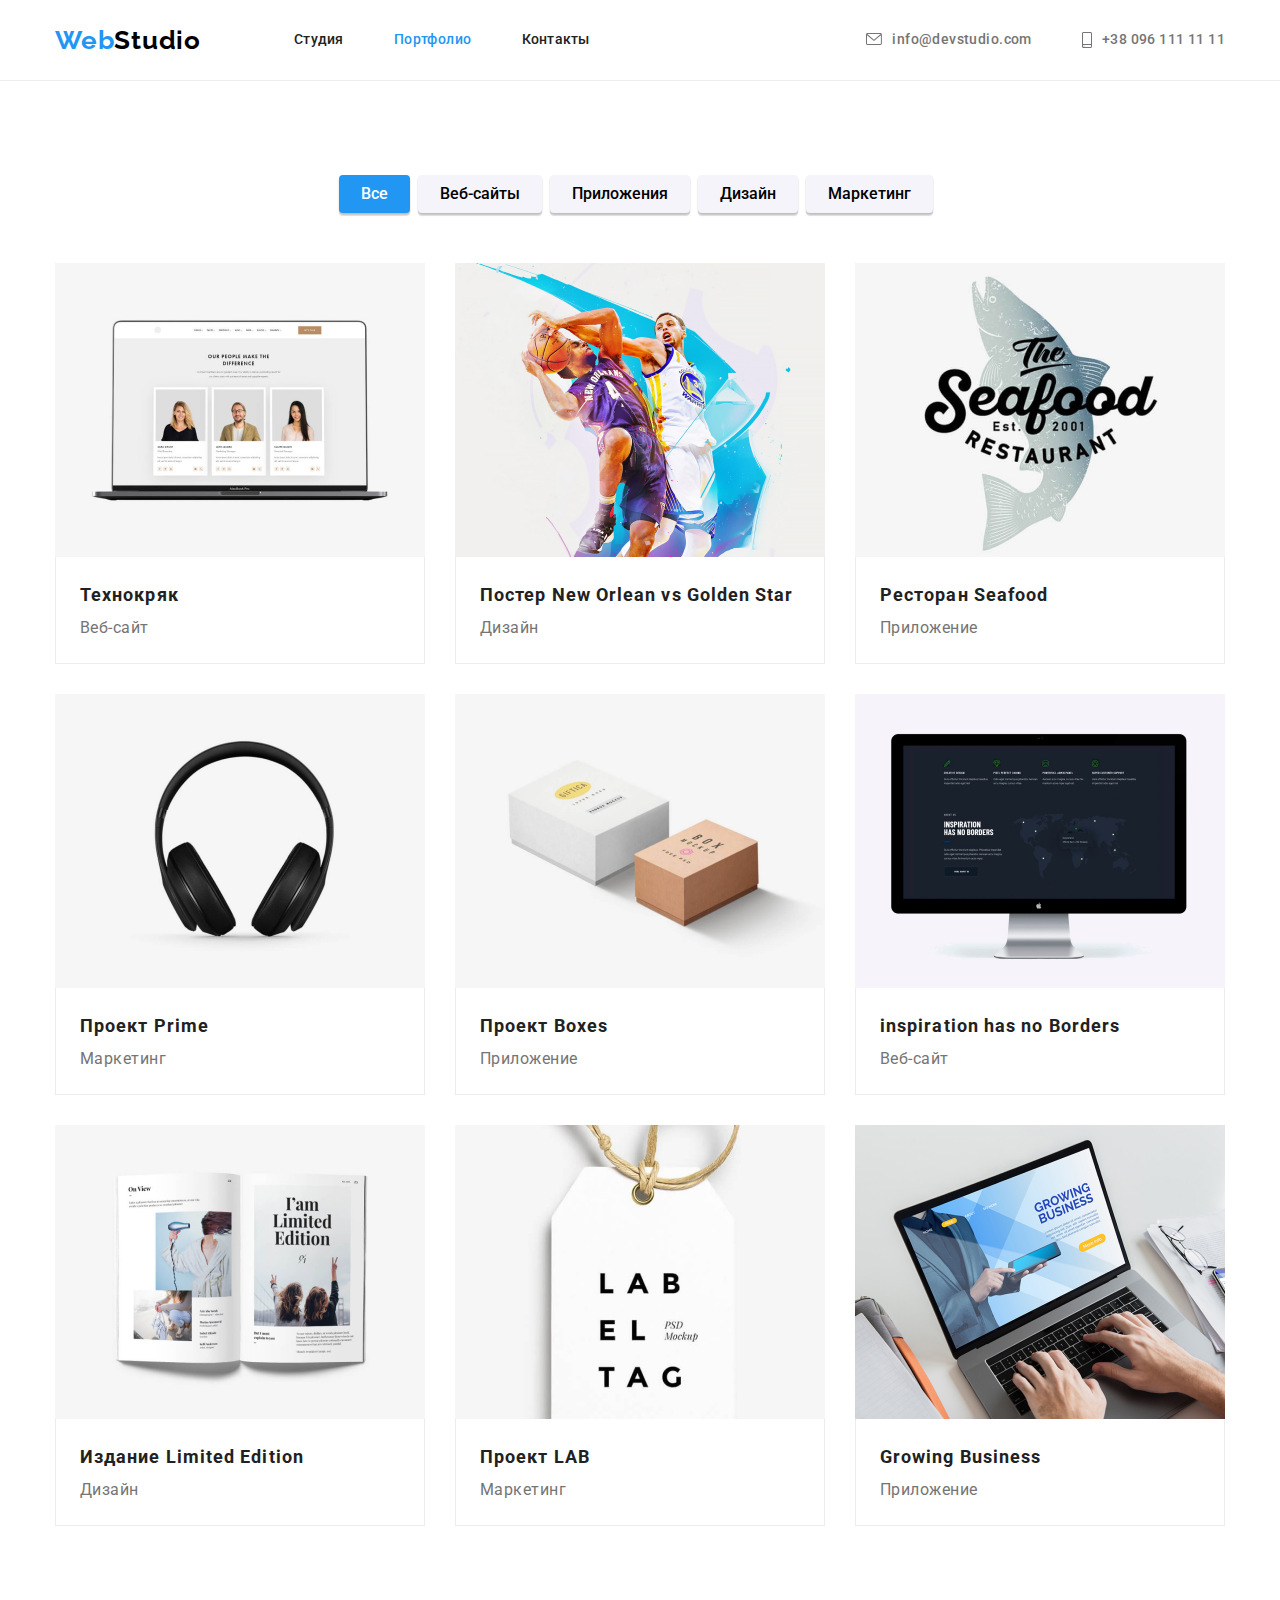
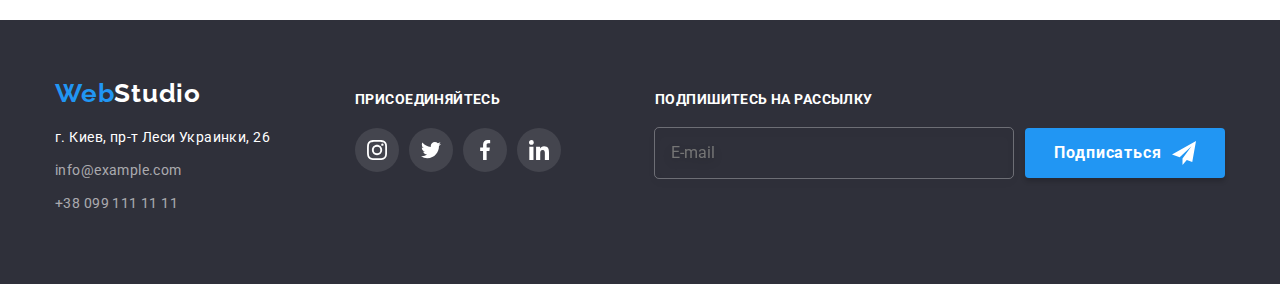
==== portfolio.html @ dcfb73a2 "thx" ====
<!DOCTYPE html>
<html lang="ru">
<head>
    <meta charset="UTF-8">
    <meta http-equiv="X-UA-Compatible" content="IE=edge">
    <meta name="viewport" content="width=device-width, initial-scale=1.0">
    <title>Document</title>
    <link rel="preconnect" href="https://fonts.googleapis.com">
    <link rel="preconnect" href="https://fonts.gstatic.com" crossorigin>
    <link href="https://fonts.googleapis.com/css2?family=Raleway:ital,wght@0,100;0,200;0,300;0,400;0,500;0,600;0,700;0,800;0,900;1,100;1,200;1,300;1,400;1,500;1,600;1,700;1,800;1,900&display=swap" rel="stylesheet">
    <link href="https://fonts.googleapis.com/css2?family=Roboto:ital,wght@0,100;0,300;0,400;0,500;0,700;0,900;1,100;1,300;1,400;1,500;1,700;1,900&display=swap" rel="stylesheet">
    <link rel="stylesheet" href="https://cdnjs.cloudflare.com/ajax/libs/modern-normalize/1.1.0/modern-normalize.min.css">
    <!-- <link rel="stylesheet" href="./css/style.css"> -->
    <link rel="stylesheet" href="./css/main.min.css">
</head>
<!---->
<body>
    <header class="header-content ">
        <div class="container flexbox">
            <nav>
                <a class="header__logo" href="./index.html"><span class="span">Web</span>Studio</a>
                <ul class="header__menu">
                    <li><a class="header__link" href="./index.html">Студия</a></li>
                    <li><a class="header__link-active" href="./portfolio.html">Портфолио</a></li>
                    <li><a class="header__link" href="/">Контакты</a></li>
                </ul>
            </nav>
            <ul class="header__contacts">
                <li>
                <a class="header__email-contact" href="mailto:ingo@devstudio.com">
                    <svg class="header__icon envelope" width="16" height="12">
                        <use href="./images/icons.svg#icon-envelope"></use>
                    </svg>info@devstudio.com</a></li>
                <li><a class="header__phone" href="tel:380961111111">
                <svg class="header__icon" width="10" height="16">
                    <use href="./images/icons.svg#icon-smartphone"></use>
                </svg>
                +38 096 111 11 11</a></li>
            </ul>
        </div>
    </header>
<!--main-->
    <main>
        <section class="portfolio-class section">
            <ul class="buttons">
                <li class="button-item">
                <button class="button-project btn-active" type="button">Все</button></li>
                <li class="button-item">
                <button class ="button-project" type="button">Веб-сайты</button></li>
                <li class="button-item">
                <button class="button-project"  type="button">Приложения</button></li>
                <li class="button-item">
                <button class="button-project" type="button">Дизайн</button></li>
                <li class="button-item">
                <button class="button-project" type="button">Маркетинг</button></li>
            </ul>
            <!--main-saction-->
            <div class="container">
                <!--hidden-->  
                <h2 class="spacial-slogan">Наши работы</h2>

                <ul class="portfolio-photo ">
                    <li class="portfolio-team">
                        <a class="portfolio__link" href="">
                            <div class="portfolio-photocard">
                                <img class="portfolio-item" src="./images/image9.jpg" width="370" height="294" alt="thing">
                                <p class="overlay">Ресурс предлагает комплексные предложения с разным уровнем функционала 
                                    посетителю получить исчерпывающие сведения о компании или частном лице.</p>
                            </div>
                            <div class="project-info">
                                <h3  class="team-heading">Технокряк</h3>
                                    <p class="team-text">Веб-сайт</p>
                            </div>
                        </a>
                    </li>
                    <li class="portfolio-team">
                        <a class="portfolio__link" href="">
                        <div class="portfolio-photocard">
                            <img class="portfolio-item" src="./images/image10.jpg" width="370" alt="thing">
                            <p class="overlay">Ресурс предлагает комплексные предложения с разным уровнем функционала 
                                посетителю получить исчерпывающие сведения о компании или частном лице.</p>
                        </div>
                        <div class="project-info">
                            <h3 class="team-heading">Постер New Orlean vs Golden Star</h3>
                                <p class="team-text">Дизайн</p>
                        </div>
                        </a>
                    </li>
                    <li class="portfolio-team">
                        <a class="portfolio__link" href="">
                        <div class="portfolio-photocard">
                            <img class="portfolio-item" src="./images/image11.jpg" width="370" alt="thing">
                            <p class="overlay">Ресурс предлагает комплексные предложения с разным уровнем функционала 
                                посетителю получить исчерпывающие сведения о компании или частном лице.</p>
                        </div>
                        <div class="project-info"> 
                            <h3  class="team-heading">Ресторан Seafood</h3>
                                <p class="team-text">Приложение</p>
                        </div>
                        </a>
                    </li>
                    <li class="portfolio-team">
                        <a class="portfolio__link" href="">
                            <div class="portfolio-photocard">
                                <img class="portfolio-item" src="./images/image12.jpg" width="370" height="294" alt="thing">
                                <p class="overlay">Ресурс предлагает комплексные предложения с разным уровнем функционала 
                                    посетителю получить исчерпывающие сведения о компании или частном лице.</p>
                            </div>
                            <div class="project-info">
                                <h3  class="team-heading">Проект Prime</h3>
                                    <p class="team-text">Маркетинг</p>
                            </div>
                        </a>
                    </li>
                    <li class="portfolio-team">
                        <a class="portfolio__link" href="">
                            <div class="portfolio-photocard">
                                <img class="portfolio-item" src="./images/image13.jpg" width="370" alt="thing">
                                <p class="overlay">Ресурс предлагает комплексные предложения с разным уровнем функционала 
                                    посетителю получить исчерпывающие сведения о компании или частном лице.</p>
                            </div>
                            <div class="project-info"> 
                                <h3  class="team-heading">Проект Boxes</h3>
                                <p class="team-text">Приложение</p>
                            </div>
                        </a>
                    </li>
                    <li class="portfolio-team">
                        <a class="portfolio__link" href="">
                            <div class="portfolio-photocard">
                                <img class="portfolio-item" src="./images/image14.jpg" width="370"  alt="thing">
                                <p class="overlay">Ресурс предлагает комплексные предложения с разным уровнем функционала 
                                    посетителю получить исчерпывающие сведения о компании или частном лице.</p>
                            </div>
                            <div class="project-info">
                                <h3  class="team-heading">inspiration has no Borders</h3>
                                    <p class="team-text">Веб-сайт</p>
                            </div>
                        </a>
                    </li>
                    <li class="portfolio-team">
                        <a class="portfolio__link" href="">
                                <div class="portfolio-photocard"> 
                                <img class="portfolio-item" src="./images/image15.jpg" width="370" alt="thing">
                                <p class="overlay">Ресурс предлагает комплексные предложения с разным уровнем функционала 
                                    посетителю получить исчерпывающие сведения о компании или частном лице.</p>
                            </div>
                            <div class="project-info"> 
                                <h3  class="team-heading">Издание Limited Edition</h3>
                                    <p class="team-text">Дизайн</p>
                            </div>
                        </a>
                    </li>
                    <li class="portfolio-team">
                        <a class="portfolio__link" href="">
                                <div class="portfolio-photocard"> 
                                <img class="portfolio-item" src="./images/image16.jpg" width="370" alt="thing">
                                <p class="overlay">Ресурс предлагает комплексные предложения с разным уровнем функционала 
                                    посетителю получить исчерпывающие сведения о компании или частном лице.</p>
                            </div>
                            <div class="project-info"> 
                                <h3  class="team-heading">Проект LAB</h3>
                                    <p class="team-text">Маркетинг</p>
                            </div>
                        </a>
                    </li>
                    <li class="portfolio-team">
                        <a class="portfolio__link" href="">
                                <div class="portfolio-photocard"> 
                                <img class="portfolio-item" src="./images/image17.jpg" width="370" alt="thing">
                                <p class="overlay">Ресурс предлагает комплексные предложения с разным уровнем функционала 
                                    посетителю получить исчерпывающие сведения о компании или частном лице.</p>
                            </div>
                            <div class="project-info"> 
                                <h3  class="team-heading">Growing Business</h3>
                                    <p class="team-text">Приложение</p>
                            </div>
                        </a>
                    </li>
                </ul>
            </div>
        </section>
    </main>
    <!-- footer -->
    <footer class="bottom" id="contacts">
        <div class="container footer-list">
            <div class="">
                        <a class="logo" href="/"><span class="span">Web</span>Studio</a>
                    <address>
                        <ul class="adress">
                            <li class="adress-item">
                            <a class="adress-link" href="" >г. Киев, пр-т Леси Украинки, 26</a></li>
                            <li class="adress-item">
                                <a class="adress-link" href="mailto:info@example.com">info@example.com</a></li>
                            <li class="adress-item">
                                <a class="adress-link" href="tel:+380991111111">+38 099 111 11 11</a></li>
                        </ul>
                    </address> 
            </div>
            <!-- networks -->
            <div class="network-container">
                <p class="call-of-action">присоединяйтесь</p>
                <ul class="list flexbox">
                <li class="network">
                    <a class="social-network" href="" aria-label="instagram">
                    <svg class="network__icon" width="20" height="20">
                        <use href="./images/icons.svg#icon-instagram"></use>
                    </svg>
                    </a>
                </li>
                <li class="network">
                    <a class="social-network" href="" aria-label="twitter">
                    <svg class="network__icon" width="20" height="20">
                        <use href="./images/icons.svg#icon-twitter"></use>
                    </svg>
                    </a>
                </li>
                <li class="network">
                    <a class="social-network" href="" aria-label="facebook">
                    <svg class="network__icon" width="20" height="20">
                        <use href="./images/icons.svg#icon-facebook"></use>
                    </svg>
                    </a>
                </li>
                <li class="network">
                    <a class="social-network" href="" aria-label="linkedin">
                    <svg class="network__icon" width="20" height="20">
                        <use href="./images/icons.svg#icon-linkedin"></use>
                    </svg>
                    </a>
                </li>
                </ul>
            </div>
            <!-- sub-->
            <form class="subscription">
                <p class="call-of-action">Подпишитесь на рассылку</p>
                <div class="subscription__form flexbox">
                  <label class="subscription__field">
                    <input class="subscription__input" type="email" name="mail" placeholder="E-mail">
                  </label>
                  <button class="button button-icon" type="submit">
                    Подписаться
                    <svg class="subscription__icon subscription__icon--button" width="24" height="24">
                      <use href="./images/icons.svg#icon-send"></use>
                    </svg>
                  </button>
                  
                </div>
              </form>
        </div>
    </footer>
    
</body>
</html>
---- css/main.min.css ----
*,::before,::after{-webkit-box-sizing:border-box;box-sizing:border-box}html,body,div,span,applet,object,iframe,h1,h2,h3,h4,h5,h6,p,blockquote,pre,a,abbr,acronym,address,big,cite,code,del,dfn,em,img,ins,kbd,q,s,samp,small,strike,strong,sub,sup,tt,var,b,u,i,center,dl,dt,dd,ol,ul,li,fieldset,form,label,legend,table,caption,tbody,tfoot,thead,tr,th,td,article,aside,canvas,details,embed,figure,figcaption,footer,header,hgroup,menu,nav,output,ruby,section,summary,time,mark,audio,video{margin:0;padding:0;border:0;font-size:100%;font:inherit;vertical-align:baseline}article,aside,details,figcaption,figure,footer,header,hgroup,menu,nav,section,img{display:block}ol,ul{list-style:none}body{color:#757575;font-family:"Roboto",sans-serif;background-color:#fff;line-height:1;letter-spacing:.03em;font-size:14px;font-weight:400}.section{padding-top:94px;padding-bottom:94px}.banner .button,.subscription .button,.form .button{height:50px;width:200px;color:#fff;background-color:#2196f3;border:0;border-radius:4px;font-size:16px;line-height:1.87px;font-weight:700;letter-spacing:.06em;margin:0px;-webkit-box-shadow:0px 4px 4px rgba(0,0,0,.15);box-shadow:0px 4px 4px rgba(0,0,0,.15);cursor:pointer;-webkit-transition:all .3s ease;transition:all .3s ease}.banner button:hover,.subscription button:hover,.form .button:hover{-webkit-transform:scale(1.05);transform:scale(1.05)}.banner button:active,.subscription button:active,.form .button:active{-webkit-transform:scale(0.95);transform:scale(0.95)}.buttons{display:-webkit-box;display:-ms-flexbox;display:flex;-webkit-box-pack:center;-ms-flex-pack:center;justify-content:center;-webkit-box-align:center;-ms-flex-align:center;align-items:center;margin-bottom:50px}.button-project{-webkit-box-shadow:0px 3px 1px rgba(0,0,0,.1),0px 1px 2px rgba(0,0,0,.08),0px 2px 2px rgba(0,0,0,.12);box-shadow:0px 3px 1px rgba(0,0,0,.1),0px 1px 2px rgba(0,0,0,.08),0px 2px 2px rgba(0,0,0,.12);height:38px;background-color:#f5f4fa;border:0;border-radius:4px;line-height:1.63;font-weight:500;font-size:16px;color:#000;margin-right:8px;padding:6px 22px;cursor:pointer;font-family:"Roboto",sans-serif;-webkit-transition:all .3s ease;transition:all .3s ease}.btn-active{background-color:#2196f3;color:#fff}.button-project:hover{background-color:#2196f3;color:#fff}.modal__button{position:absolute;right:8px;top:8px;display:-webkit-box;display:-ms-flexbox;display:flex;-webkit-box-pack:center;-ms-flex-pack:center;justify-content:center;-webkit-box-align:center;-ms-flex-align:center;align-items:center;width:30px;height:30px;border-radius:50%;background:#fff;border:1px solid rgba(0,0,0,.1);-webkit-transition:backgound 250ms cubic-bezier(0.4, 0, 0.2, 1),fill 250ms cubic-bezier(0.4, 0, 0.2, 1);transition:backgound 250ms cubic-bezier(0.4, 0, 0.2, 1),fill 250ms cubic-bezier(0.4, 0, 0.2, 1)}.modal__button:hover{background:#2196f3;fill:#fff;cursor:pointer}.button-icon{display:-webkit-box;display:-ms-flexbox;display:flex;-webkit-box-pack:center;-ms-flex-pack:center;justify-content:center;-webkit-box-align:center;-ms-flex-align:center;align-items:center}.button-icon .header__icon,.spacial__icon,.subscription__icon--button{margin-left:10px}.container{width:1200px;padding-left:15px;padding-right:15px;margin-left:auto;margin-right:auto}.banner .button,.subscription .button,.form .button{height:50px;width:200px;color:#fff;background-color:#2196f3;border:0;border-radius:4px;font-size:16px;line-height:1.87px;font-weight:700;letter-spacing:.06em;margin:0px;-webkit-box-shadow:0px 4px 4px rgba(0,0,0,.15);box-shadow:0px 4px 4px rgba(0,0,0,.15);cursor:pointer;-webkit-transition:all .3s ease;transition:all .3s ease}.banner button:hover,.subscription button:hover,.form .button:hover{-webkit-transform:scale(1.05);transform:scale(1.05)}.banner button:active,.subscription button:active,.form .button:active{-webkit-transform:scale(0.95);transform:scale(0.95)}.buttons{display:-webkit-box;display:-ms-flexbox;display:flex;-webkit-box-pack:center;-ms-flex-pack:center;justify-content:center;-webkit-box-align:center;-ms-flex-align:center;align-items:center;margin-bottom:50px}.button-project{-webkit-box-shadow:0px 3px 1px rgba(0,0,0,.1),0px 1px 2px rgba(0,0,0,.08),0px 2px 2px rgba(0,0,0,.12);box-shadow:0px 3px 1px rgba(0,0,0,.1),0px 1px 2px rgba(0,0,0,.08),0px 2px 2px rgba(0,0,0,.12);height:38px;background-color:#f5f4fa;border:0;border-radius:4px;line-height:1.63;font-weight:500;font-size:16px;color:#000;margin-right:8px;padding:6px 22px;cursor:pointer;font-family:"Roboto",sans-serif;-webkit-transition:all .3s ease;transition:all .3s ease}.btn-active{background-color:#2196f3;color:#fff}.button-project:hover{background-color:#2196f3;color:#fff}.modal__button{position:absolute;right:8px;top:8px;display:-webkit-box;display:-ms-flexbox;display:flex;-webkit-box-pack:center;-ms-flex-pack:center;justify-content:center;-webkit-box-align:center;-ms-flex-align:center;align-items:center;width:30px;height:30px;border-radius:50%;background:#fff;border:1px solid rgba(0,0,0,.1);-webkit-transition:backgound 250ms cubic-bezier(0.4, 0, 0.2, 1),fill 250ms cubic-bezier(0.4, 0, 0.2, 1);transition:backgound 250ms cubic-bezier(0.4, 0, 0.2, 1),fill 250ms cubic-bezier(0.4, 0, 0.2, 1)}.modal__button:hover{background:#2196f3;fill:#fff;cursor:pointer}.button-icon{display:-webkit-box;display:-ms-flexbox;display:flex;-webkit-box-pack:center;-ms-flex-pack:center;justify-content:center;-webkit-box-align:center;-ms-flex-align:center;align-items:center}.button-icon .header__icon,.spacial__icon,.subscription__icon--button{margin-left:10px}.flexbox{display:-webkit-box;display:-ms-flexbox;display:flex;-webkit-box-align:center;-ms-flex-align:center;align-items:center;-webkit-box-pack:justify;-ms-flex-pack:justify;justify-content:space-between}.form__field{display:block;margin-bottom:10px;font-size:12px;font-weight:400;font-size:12px;line-height:14px;letter-spacing:.01em;color:#757575;position:relative}.form__input{margin-top:4px;width:100%;border:1px solid rgba(33,33,33,.2);border-radius:4px;padding:11px 12px 11px 42px;font-size:14px;outline:none;-webkit-transition:border 250ms cubic-bezier(0.4, 0, 0.2, 1),fill 250ms cubic-bezier(0.4, 0, 0.2, 1);transition:border 250ms cubic-bezier(0.4, 0, 0.2, 1),fill 250ms cubic-bezier(0.4, 0, 0.2, 1)}.form__field textarea{margin-top:4px;width:100%;height:120px;border:1px solid rgba(33,33,33,.2);border-radius:4px;padding:11px 16px;font-size:14px;resize:none}.form .button{display:block;margin:0 auto}.form__input:focus,.form__field:focus .form__icon,.form__field:focus-within .input__icon{border-color:#2196f3;fill:#2196f3}.form__input:focus~.form__icon{fill:#2196f3}.header__icon,.clients__icon,.spacial__icon,.network__icon,.subscription__icon{fill:currentColor;display:block;-ms-flex-item-align:center;align-self:center}.header__contacts .header__icon,.spacial__icon,.network__icon{margin-right:10px}.form__icon{position:absolute;top:50%;outline:none;left:12px}.form__checkbox--icon{display:inline-block;width:16px;height:16px;border:1.7px solid #212121;border-radius:2px;margin-right:7px}.header__logo{font-family:"Raleway",sans-serif;font-size:26px;font-weight:700;color:#000;letter-spacing:.03em;text-decoration:none}.logo,.bottom{display:block;color:#fff}.logo{font-family:"Raleway",sans-serif;font-size:26px;font-weight:700;letter-spacing:.03em;text-decoration:none;margin-bottom:20px}.span{color:#2196f3}.overlay{position:absolute;left:0;bottom:0;margin-top:0;margin-bottom:0;padding:63px 24px;width:100%;height:100%;background-color:rgba(33,150,243,.9);color:#fff;font-size:18px;line-height:1.55;letter-spacing:.03em;opacity:0;-webkit-transform:translateY(100%);transform:translateY(100%);-webkit-transition:opacity 250ms cubic-bezier(0.4, 0, 0.2, 1),-webkit-transform 250ms cubic-bezier(0.4, 0, 0.2, 1);transition:opacity 250ms cubic-bezier(0.4, 0, 0.2, 1),-webkit-transform 250ms cubic-bezier(0.4, 0, 0.2, 1);transition:transform 250ms cubic-bezier(0.4, 0, 0.2, 1),opacity 250ms cubic-bezier(0.4, 0, 0.2, 1);transition:transform 250ms cubic-bezier(0.4, 0, 0.2, 1),opacity 250ms cubic-bezier(0.4, 0, 0.2, 1),-webkit-transform 250ms cubic-bezier(0.4, 0, 0.2, 1)}.spacial-slogan{position:absolute;width:1px;height:1px;margin:-1px;border:0;padding:0;white-space:nowrap;-webkit-clip-path:inset(100%);clip-path:inset(100%);clip:rect(0 0 0 0);overflow:hidden}.thumb{margin-bottom:30px;padding:25px 100px;background-color:#f5f4fa;border-radius:4px}.header__link-active--marker,.header__link{position:relative;padding-bottom:25px;font-weight:500;font-size:14px;line-height:1.14;letter-spacing:.02em}.header__menu a{color:#212121;text-decoration:none;padding:32px 0px;display:inline-block}li>.header__link-active,.header__link:hover,.header__menu a:focus{color:#2196f3}.header__link-active.header__link-active--marker::after,.header__link:hover::after,.header__link:focus::after{-webkit-transform:scale(1);transform:scale(1)}.header__link-active::after,.header__link::after{content:"";position:absolute;left:0;height:4px;bottom:-1px;right:0;width:100%;background-color:#2196f3;-webkit-transform:scale(0);transform:scale(0);-webkit-transition-property:-webkit-transform;transition-property:-webkit-transform;transition-property:transform;transition-property:transform, -webkit-transform;-webkit-transition-duration:250ms;transition-duration:250ms;-webkit-transition-timing-function:cubic-bezier(0.4, 0, 0.2, 1);transition-timing-function:cubic-bezier(0.4, 0, 0.2, 1);border-radius:2px}.header__menu a:hover,.header__link-active{color:#2196f3}.adress{padding-bottom:60px}.adress-item{margin-bottom:9px}.adress-item,.adress-link{color:#fff;font-style:14px;line-height:1.71;font-weight:400}.adress-item:not(:first-child) .adress-link{color:rgba(255,255,255,.6)}.adress-item:not(:first-child) .adress-link:hover,.adress-item:not(:first-child) .adress-link:focus{color:#2196f3}.adress-link:hover,.adress-link:focus{color:#2196f3}.adress-link{text-decoration:none}.footer-list{display:-webkit-box;display:-ms-flexbox;display:flex;-webkit-box-align:center;-ms-flex-align:center;align-items:center}.clients__link{display:block;padding:16px 32px;height:92px;width:170px;color:#afb1b8;border:1px solid #afb1b8;border-radius:4px}.clients__item:not(:last-child){margin-right:30px}.clients__link:hover,.clients__link:focus{color:#2196f3;border-color:#2196f3}.bottom{background-color:#2f303a;padding-top:60px}.form__checkbox{display:-webkit-box;display:-ms-flexbox;display:flex;-webkit-box-align:center;-ms-flex-align:center;align-items:center;-webkit-box-pack:center;-ms-flex-pack:center;justify-content:center;font-weight:400;font-size:14px;line-height:24px;color:#757575;margin-bottom:30px}.form__checkbox--checkbox{display:inline-block;position:absolute;width:1px;height:1px;margin:-1px;border:0;padding:0;white-space:nowrap;-webkit-clip-path:inset(100%);clip-path:inset(100%);clip:rect(0 0 0 0);overflow:hidden;-webkit-transition:backgound-color 250ms cubic-bezier(0.4, 0, 0.2, 1),background-image 250ms cubic-bezier(0.4, 0, 0.2, 1);transition:backgound-color 250ms cubic-bezier(0.4, 0, 0.2, 1),background-image 250ms cubic-bezier(0.4, 0, 0.2, 1)}.form__checkbox--checkbox:checked+.form__checkbox--icon{border-color:rgba(0,0,0,0);background-color:#2196f3;background-image:url(../images/icon_checked.svg);background-size:contain;background-origin:border-box}.form__checkbox--text{padding-top:2px}.form__checkbox--text-link{color:#2196f3;text-decoration:underline}.header-content{border-bottom:1px solid;border-color:#ececec}nav{display:-webkit-box;display:-ms-flexbox;display:flex;-webkit-box-align:center;-ms-flex-align:center;align-items:center}.header__contacts{list-style:none;display:-webkit-box;display:-ms-flexbox;display:flex;font-weight:500;font-size:14px}.header__contacts li{margin-right:50px}.header__email-contact,.header__phone{text-decoration:none;color:#757575}.header__contacts a:hover,.header__contacts a:focus{text-decoration:none;color:#2196f3}.container .header__contacts{margin-left:auto}.header__email-contact,.header__phone{display:-webkit-box;display:-ms-flexbox;display:flex}.header__menu li{margin-right:50px}.header__menu{list-style:none;display:-webkit-box;display:-ms-flexbox;display:flex;margin-left:93px;font-weight:500;font-size:14px}.header__menu li:last-child,.header__contacts li:last-child{margin-right:0px}.header__menu{list-style:none;display:-webkit-box;display:-ms-flexbox;display:flex;margin-left:93px;font-weight:500;font-size:14px}.header__menu a:hover,.header__link-active{color:#2196f3}.header__menu li{position:relative;width:100%}.team-heading{letter-spacing:.06em;line-height:2;font-size:18px;font-weight:700;color:#212121;padding-top:20px;padding-left:24px;padding-right:24px}.team-text{margin:0 24px;margin-bottom:20px;font-size:16px;line-height:1.87;letter-spacing:.03em}.team-member{padding:30px 32px}.main-thing{position:relative;display:-webkit-box;display:-ms-flexbox;display:flex;-webkit-box-orient:vertical;-webkit-box-direction:normal;-ms-flex-direction:column;flex-direction:column;-webkit-box-align:center;-ms-flex-align:center;align-items:center}.main__text-title{position:absolute;left:0;bottom:0;font-weight:700;width:100%;height:70px;text-align:center;padding:27px 0px;background-color:rgba(0,0,0,.3);color:#fff;text-transform:uppercase}.banner{padding-top:200px;padding-bottom:200px;min-height:600px;margin-left:auto;margin-right:auto;background-image:-webkit-gradient(linear, left top, right top, from(rgba(47, 48, 58, 0.4)), to(rgba(47, 48, 58, 0.4))),url(../images/image20.jpg);background-image:linear-gradient(to right, rgba(47, 48, 58, 0.4), rgba(47, 48, 58, 0.4)),url(../images/image20.jpg);background-color:#2f303a;background-position:center;background-repeat:no-repeat;background-size:cover;display:-webkit-box;display:-ms-flexbox;display:flex;-webkit-box-orient:vertical;-webkit-box-direction:normal;-ms-flex-direction:column;flex-direction:column;-webkit-box-pack:center;-ms-flex-pack:center;justify-content:center;-webkit-box-align:center;-ms-flex-align:center;align-items:center}.banner__title{color:#fff;font-size:44px;font-weight:900;line-height:1.36;margin-bottom:30px;width:696px;text-align:center;text-transform:uppercase;letter-spacing:.06em}.backdrop{position:fixed;top:0;left:0;padding:20px;width:100%;height:100%;background:rgda(0, 0, 0, 0.2);-webkit-transition:opacity 250ms cubic-bezier(0.4, 0, 0.2, 1);transition:opacity 250ms cubic-bezier(0.4, 0, 0.2, 1);opacity:1}.backdrop.is-hidden{pointer-events:none;opacity:0}.modal{display:-webkit-box;display:-ms-flexbox;display:flex;-webkit-box-orient:vertical;-webkit-box-direction:normal;-ms-flex-direction:column;flex-direction:column;position:relative;top:50%;left:50%;-webkit-transform:translate(-50%, -50%) scale(1);transform:translate(-50%, -50%) scale(1);padding:40px;width:528px;height:581px;background:#fff;-webkit-box-shadow:0px 1px 3px rgba(0,0,0,.12),0px 1px 1px rgba(0,0,0,.14),0px 2px 1px rgba(0,0,0,.2);box-shadow:0px 1px 3px rgba(0,0,0,.12),0px 1px 1px rgba(0,0,0,.14),0px 2px 1px rgba(0,0,0,.2);border-radius:4px;opacity:1;-webkit-transition:opacity 250ms cubic-bezier(0.4, 0, 0.2, 1),-webkit-transform 250ms cubic-bezier(0.4, 0, 0.2, 1);transition:opacity 250ms cubic-bezier(0.4, 0, 0.2, 1),-webkit-transform 250ms cubic-bezier(0.4, 0, 0.2, 1);transition:transform 250ms cubic-bezier(0.4, 0, 0.2, 1),opacity 250ms cubic-bezier(0.4, 0, 0.2, 1);transition:transform 250ms cubic-bezier(0.4, 0, 0.2, 1),opacity 250ms cubic-bezier(0.4, 0, 0.2, 1),-webkit-transform 250ms cubic-bezier(0.4, 0, 0.2, 1)}.blackdrop.is-hidden .modal{-webkit-transform:translate(-50%, -50%) scale(0.2);transform:translate(-50%, -50%) scale(0.2);opacity:0}.modal-title{font-weight:700;font-size:20px;line-height:1.15;text-align:center;margin-bottom:12px;color:#212121}.network-container{margin-left:85px;padding-top:12px;-ms-flex-item-align:start;align-self:flex-start}.call-of-action{margin-top:0;margin-bottom:20px;color:#fff;font-weight:700;font-size:inherit;line-height:1.14;text-transform:uppercase}.portfolio-photo{display:-webkit-box;display:-ms-flexbox;display:flex;-ms-flex-wrap:wrap;flex-wrap:wrap;-ms-flex-pack:distribute;justify-content:space-around}.portfolio-team:not(:nth-child(3n)){margin-right:30px}.portfolio-team:not(:nth-last-child(-n+3)){margin-bottom:30px}.project-info{border-left:1px solid #ececec;border-right:1px solid #ececec;border-bottom:1px solid #ececec}.portfolio-photocard{overflow:hidden;position:relative}.portfolio-team{-webkit-transition:all .3s ease;transition:all .3s ease;cursor:pointer}.portfolio-team:hover{-webkit-transform:scale(1.05);transform:scale(1.05);background:#fff;-webkit-box-shadow:0px 1px 1px rgba(0,0,0,.12),0px 4px 4px rgba(0,0,0,.06),1px 4px 6px rgba(0,0,0,.16);box-shadow:0px 1px 1px rgba(0,0,0,.12),0px 4px 4px rgba(0,0,0,.06),1px 4px 6px rgba(0,0,0,.16)}.portfolio-item{display:block}.portfolio__link:hover .overlay,.portfolio__link:focus .overlay{-webkit-transform:translateY(0);transform:translateY(0);opacity:1}.portfolio__link:hover,.portfolio__link:focus{-webkit-box-shadow:0px 1px 1px rgba(0,0,0,.12),0px 4px 4px rgba(0,0,0,.06),1px 4px 6px rgba(0,0,0,.16);box-shadow:0px 1px 1px rgba(0,0,0,.12),0px 4px 4px rgba(0,0,0,.06),1px 4px 6px rgba(0,0,0,.16)}a{text-decoration:none;color:inherit}.portfolio__link{-webkit-transition:-webkit-box-shadow 250ms cubic-bezier(0.4, 0, 0.2, 1);transition:-webkit-box-shadow 250ms cubic-bezier(0.4, 0, 0.2, 1);transition:box-shadow 250ms cubic-bezier(0.4, 0, 0.2, 1);transition:box-shadow 250ms cubic-bezier(0.4, 0, 0.2, 1), -webkit-box-shadow 250ms cubic-bezier(0.4, 0, 0.2, 1);display:block}.main-team .social-network{color:#afb1b8;background-color:rgba(255,255,255,.1)}.footer-list .social-network{color:#fff;background-color:rgba(255,255,255,.1)}.social-network:hover,.social-network:focus{background-color:#2196f3;color:#fff}.social-network{display:block;padding:12px;height:44px;width:44px;border-radius:50%}.network:not(:last-child){margin-right:10px}.spacials{padding-bottom:0px}.spacial:not(:last-child){margin-right:30px}.spacial{width:270px;font-size:14px}li>.spacial-heading{text-transform:uppercase;font-weight:700;color:#212121;margin-bottom:10px;letter-spacing:.03em}.spacial-text{line-height:1.71;letter-spacing:.03em}.subscription{margin-left:auto;padding-top:12px;-ms-flex-item-align:start;align-self:flex-start}.subscription__input{padding:15px 16px;margin-right:12px;width:358px;height:50px;border:none;background-color:rgba(0,0,0,0);outline:1px solid rgba(255,255,255,.3);-webkit-filter:drop-shadow(0px 4px 4px rgba(0, 0, 0, 0.15));filter:drop-shadow(0px 4px 4px rgba(0, 0, 0, 0.15));border-radius:4px;font-size:16px;line-height:1.25;color:rgba(255,255,255,.6)}.subscription__input:focus{outline:1px solid #2196f3}.team{display:block;width:100%}.team-item{display:-webkit-box;display:-ms-flexbox;display:flex;-webkit-box-orient:vertical;-webkit-box-direction:normal;-ms-flex-direction:column;flex-direction:column;-webkit-box-align:center;-ms-flex-align:center;align-items:center;-webkit-box-shadow:0px 4px 4px rgba(0,0,0,.25);box-shadow:0px 4px 4px rgba(0,0,0,.25);border-bottom-left-radius:4px;border-bottom-right-radius:4px;-webkit-transition:all .3s ease;transition:all .3s ease;background-color:#fff}.team-item:hover{-webkit-transform:scale(1.05);transform:scale(1.05)}.team-item-header{font-weight:500;font-style:16px;letter-spacing:.03em;color:#212121;margin-bottom:10px;text-align:center}.team-item-text{font-style:16px;letter-spacing:.03em;line-height:inherit;text-align:center;margin-top:0;margin-bottom:16px}.team-item:not(:last-child){margin-right:30px}.team-social-list{display:-webkit-box;display:-ms-flexbox;display:flex;margin-top:16px;-ms-flex-pack:distribute;justify-content:space-around}.team-social-item{width:44px;height:44px;background-color:rgba(255,255,255,.1);text-align:center;margin-right:10px;border-radius:50%;-webkit-transition:all .3s ease;transition:all .3s ease}.team-social-link{color:#afb1b8}.thing{-webkit-transition:all .3s ease;transition:all .3s ease}.thing:hover{-webkit-transform:scale(1.05);transform:scale(1.05)}.main__header{font-size:36px;font-weight:700;color:#212121;letter-spacing:.03em;margin-bottom:50px;text-align:center}.main-team{background-color:#f5f4fa;display:-webkit-box;display:-ms-flexbox;display:flex;-webkit-box-orient:vertical;-webkit-box-direction:normal;-ms-flex-direction:column;flex-direction:column;-webkit-box-align:center;-ms-flex-align:center;align-items:center}.photo,.photo-team{width:100%;display:-webkit-box;display:-ms-flexbox;display:flex;-webkit-box-pack:justify;-ms-flex-pack:justify;justify-content:space-between}.photo-item{-webkit-transition:all .3s ease;transition:all .3s ease;position:relative}.thing-caption{position:absolute;bottom:0;height:70px;width:370px;text-transform:uppercase;background:rgba(47,48,58,.8);color:#fff;text-align:center;line-height:70px;-webkit-transition:all .3s ease;transition:all .3s ease;font-weight:700;opacity:0}/*# sourceMappingURL=main.min.css.map */
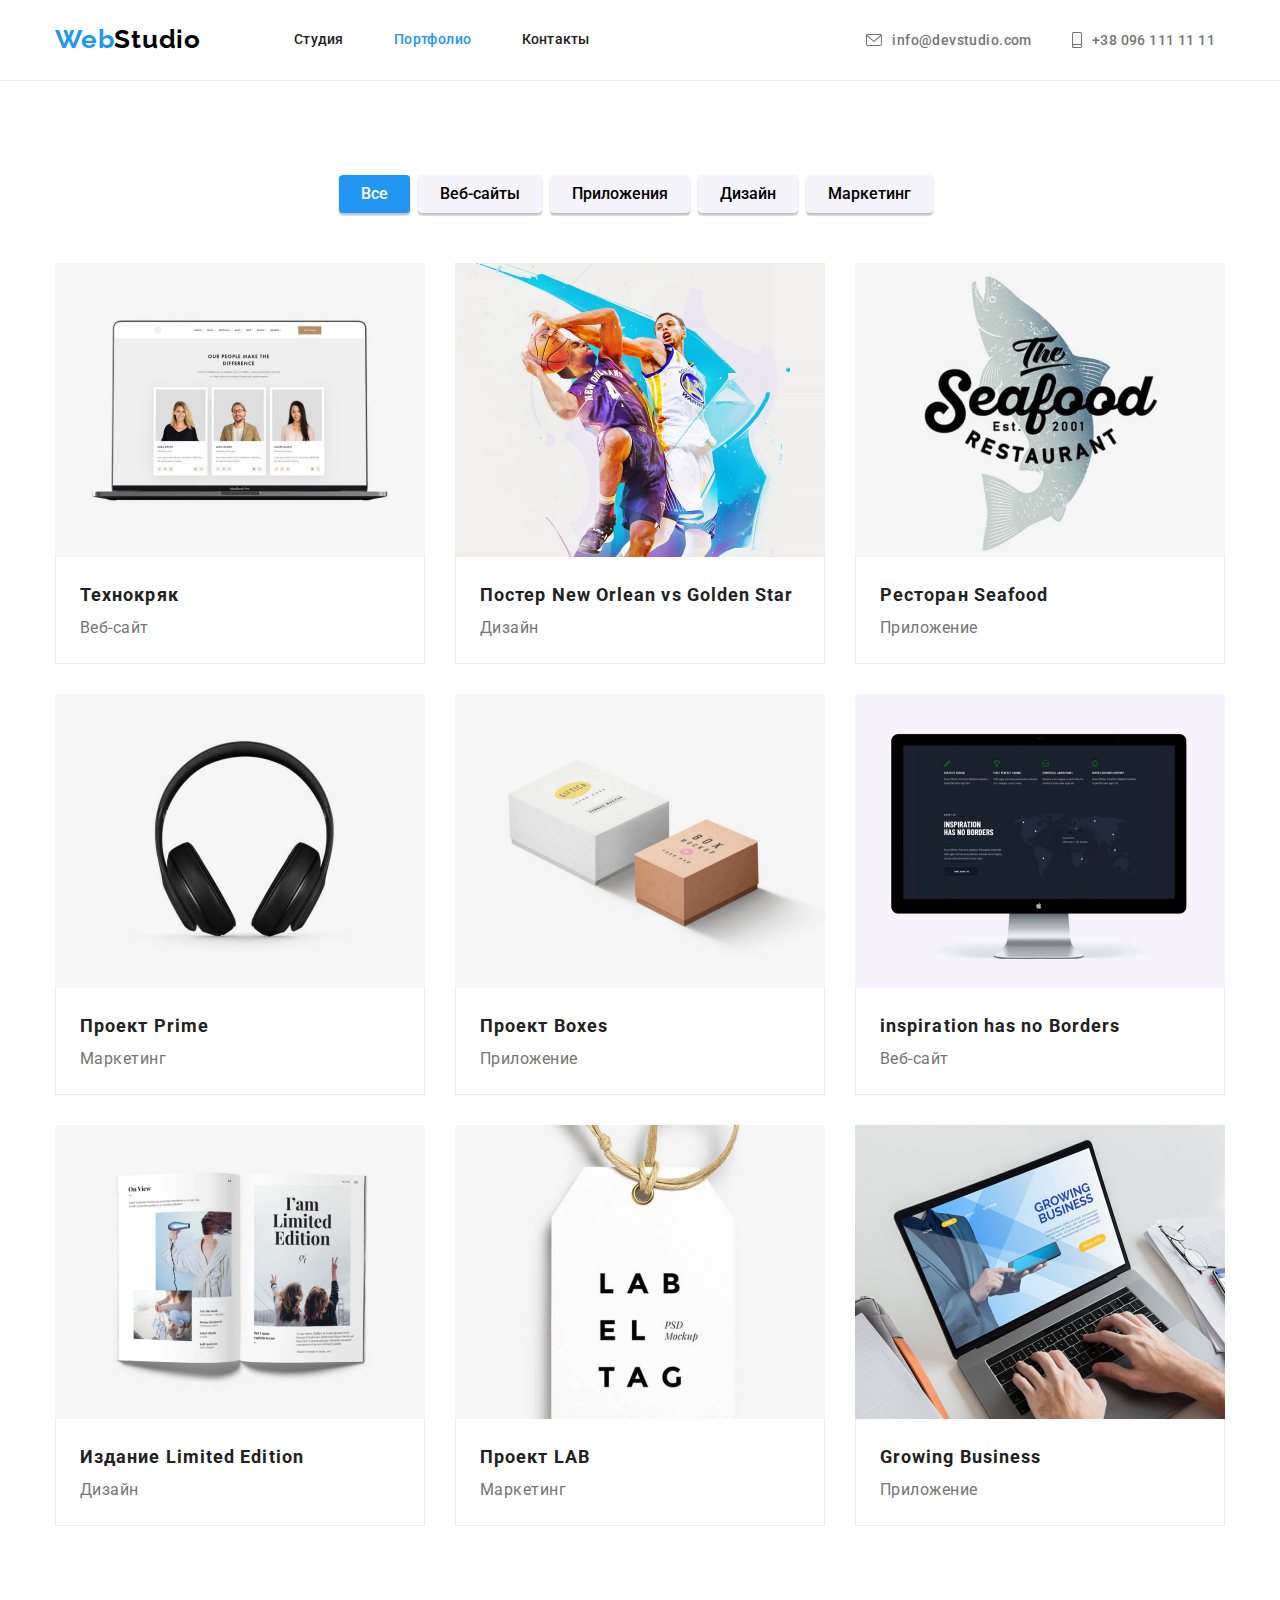
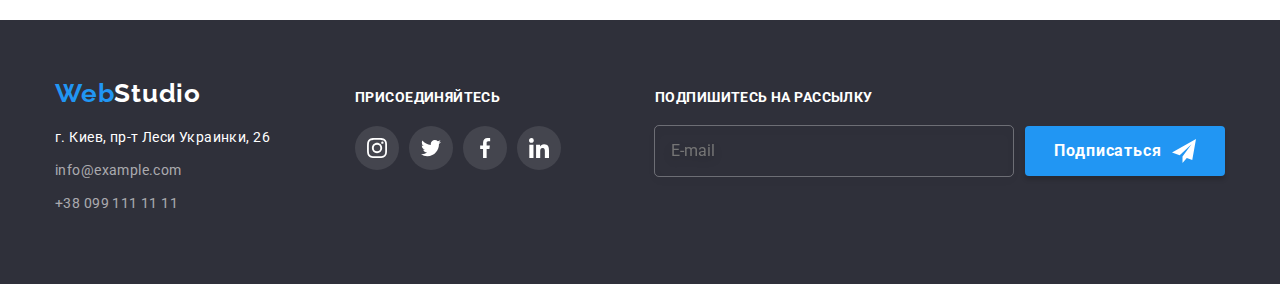
==== commit c6e009a2: "home page full layouts done" ====
--- a/portfolio.html
+++ b/portfolio.html
@@ -1,254 +1,369 @@
 <!DOCTYPE html>
 <html lang="ru">
-<head>
-    <meta charset="UTF-8">
-    <meta http-equiv="X-UA-Compatible" content="IE=edge">
-    <meta name="viewport" content="width=device-width, initial-scale=1.0">
+  <head>
+    <meta charset="UTF-8" />
+    <meta http-equiv="X-UA-Compatible" content="IE=edge" />
+    <meta name="viewport" content="width=device-width, initial-scale=1.0" />
     <title>Document</title>
-    <link rel="preconnect" href="https://fonts.googleapis.com">
-    <link rel="preconnect" href="https://fonts.gstatic.com" crossorigin>
-    <link href="https://fonts.googleapis.com/css2?family=Raleway:ital,wght@0,100;0,200;0,300;0,400;0,500;0,600;0,700;0,800;0,900;1,100;1,200;1,300;1,400;1,500;1,600;1,700;1,800;1,900&display=swap" rel="stylesheet">
-    <link href="https://fonts.googleapis.com/css2?family=Roboto:ital,wght@0,100;0,300;0,400;0,500;0,700;0,900;1,100;1,300;1,400;1,500;1,700;1,900&display=swap" rel="stylesheet">
-    <link rel="stylesheet" href="https://cdnjs.cloudflare.com/ajax/libs/modern-normalize/1.1.0/modern-normalize.min.css">
+    <link rel="preconnect" href="https://fonts.googleapis.com" />
+    <link rel="preconnect" href="https://fonts.gstatic.com" crossorigin />
+    <link
+      href="https://fonts.googleapis.com/css2?family=Raleway:ital,wght@0,100;0,200;0,300;0,400;0,500;0,600;0,700;0,800;0,900;1,100;1,200;1,300;1,400;1,500;1,600;1,700;1,800;1,900&display=swap"
+      rel="stylesheet"
+    />
+    <link
+      href="https://fonts.googleapis.com/css2?family=Roboto:ital,wght@0,100;0,300;0,400;0,500;0,700;0,900;1,100;1,300;1,400;1,500;1,700;1,900&display=swap"
+      rel="stylesheet"
+    />
+    <link
+      rel="stylesheet"
+      href="https://cdnjs.cloudflare.com/ajax/libs/modern-normalize/1.1.0/modern-normalize.min.css"
+    />
     <!-- <link rel="stylesheet" href="./css/style.css"> -->
-    <link rel="stylesheet" href="./css/main.min.css">
-</head>
-<!---->
-<body>
-    <header class="header-content ">
-        <div class="container flexbox">
-            <nav>
-                <a class="header__logo" href="./index.html"><span class="span">Web</span>Studio</a>
-                <ul class="header__menu">
-                    <li><a class="header__link" href="./index.html">Студия</a></li>
-                    <li><a class="header__link-active" href="./portfolio.html">Портфолио</a></li>
-                    <li><a class="header__link" href="/">Контакты</a></li>
-                </ul>
-            </nav>
-            <ul class="header__contacts">
-                <li>
-                <a class="header__email-contact" href="mailto:ingo@devstudio.com">
-                    <svg class="header__icon envelope" width="16" height="12">
-                        <use href="./images/icons.svg#icon-envelope"></use>
-                    </svg>info@devstudio.com</a></li>
-                <li><a class="header__phone" href="tel:380961111111">
-                <svg class="header__icon" width="10" height="16">
-                    <use href="./images/icons.svg#icon-smartphone"></use>
-                </svg>
-                +38 096 111 11 11</a></li>
-            </ul>
+    <link rel="stylesheet" href="./css/main.min.css" />
+  </head>
+  <!---->
+  <body>
+    <header class="header-content">
+      <div class="container flexbox">
+        <nav>
+          <a class="header__logo" href="./index.html"
+            ><span class="span">Web</span>Studio</a
+          >
+          <ul class="header__menu">
+            <li><a class="header__link" href="./index.html">Студия</a></li>
+            <li>
+              <a class="header__link-active" href="./portfolio.html"
+                >Портфолио</a
+              >
+            </li>
+            <li><a class="header__link" href="/">Контакты</a></li>
+          </ul>
+        </nav>
+        <ul class="header__contacts">
+          <li>
+            <a class="header__email-contact" href="mailto:ingo@devstudio.com">
+              <svg class="header__icon envelope" width="16" height="12">
+                <use href="./images/icons.svg#icon-envelope"></use></svg
+              >info@devstudio.com</a
+            >
+          </li>
+          <li>
+            <a class="header__phone" href="tel:380961111111">
+              <svg class="header__icon" width="10" height="16">
+                <use href="./images/icons.svg#icon-smartphone"></use>
+              </svg>
+              +38 096 111 11 11</a
+            >
+          </li>
+        </ul>
+      </div>
+    </header>
+    <!--main-->
+    <main>
+      <section class="portfolio-class section">
+        <ul class="buttons">
+          <li class="button-item">
+            <button class="button-project btn-active" type="button">Все</button>
+          </li>
+          <li class="button-item">
+            <button class="button-project" type="button">Веб-сайты</button>
+          </li>
+          <li class="button-item">
+            <button class="button-project" type="button">Приложения</button>
+          </li>
+          <li class="button-item">
+            <button class="button-project" type="button">Дизайн</button>
+          </li>
+          <li class="button-item">
+            <button class="button-project" type="button">Маркетинг</button>
+          </li>
+        </ul>
+        <!--main-saction-->
+        <div class="container">
+          <!--hidden-->
+          <h2 class="spacial-slogan">Наши работы</h2>
+
+          <ul class="portfolio-photo">
+            <li class="portfolio-team">
+              <a class="portfolio__link" href="">
+                <div class="portfolio-photocard">
+                  <img
+                    class="portfolio-item"
+                    src="./images/image9.jpg"
+                    width="370"
+                    height="294"
+                    alt="thing"
+                  />
+                  <p class="overlay">
+                    Ресурс предлагает комплексные предложения с разным уровнем
+                    функционала посетителю получить исчерпывающие сведения о
+                    компании или частном лице.
+                  </p>
+                </div>
+                <div class="project-info">
+                  <h3 class="team-heading">Технокряк</h3>
+                  <p class="team-text">Веб-сайт</p>
+                </div>
+              </a>
+            </li>
+            <li class="portfolio-team">
+              <a class="portfolio__link" href="">
+                <div class="portfolio-photocard">
+                  <img
+                    class="portfolio-item"
+                    src="./images/image10.jpg"
+                    width="370"
+                    alt="thing"
+                  />
+                  <p class="overlay">
+                    Ресурс предлагает комплексные предложения с разным уровнем
+                    функционала посетителю получить исчерпывающие сведения о
+                    компании или частном лице.
+                  </p>
+                </div>
+                <div class="project-info">
+                  <h3 class="team-heading">Постер New Orlean vs Golden Star</h3>
+                  <p class="team-text">Дизайн</p>
+                </div>
+              </a>
+            </li>
+            <li class="portfolio-team">
+              <a class="portfolio__link" href="">
+                <div class="portfolio-photocard">
+                  <img
+                    class="portfolio-item"
+                    src="./images/image11.jpg"
+                    width="370"
+                    alt="thing"
+                  />
+                  <p class="overlay">
+                    Ресурс предлагает комплексные предложения с разным уровнем
+                    функционала посетителю получить исчерпывающие сведения о
+                    компании или частном лице.
+                  </p>
+                </div>
+                <div class="project-info">
+                  <h3 class="team-heading">Ресторан Seafood</h3>
+                  <p class="team-text">Приложение</p>
+                </div>
+              </a>
+            </li>
+            <li class="portfolio-team">
+              <a class="portfolio__link" href="">
+                <div class="portfolio-photocard">
+                  <img
+                    class="portfolio-item"
+                    src="./images/image12.jpg"
+                    width="370"
+                    height="294"
+                    alt="thing"
+                  />
+                  <p class="overlay">
+                    Ресурс предлагает комплексные предложения с разным уровнем
+                    функционала посетителю получить исчерпывающие сведения о
+                    компании или частном лице.
+                  </p>
+                </div>
+                <div class="project-info">
+                  <h3 class="team-heading">Проект Prime</h3>
+                  <p class="team-text">Маркетинг</p>
+                </div>
+              </a>
+            </li>
+            <li class="portfolio-team">
+              <a class="portfolio__link" href="">
+                <div class="portfolio-photocard">
+                  <img
+                    class="portfolio-item"
+                    src="./images/image13.jpg"
+                    width="370"
+                    alt="thing"
+                  />
+                  <p class="overlay">
+                    Ресурс предлагает комплексные предложения с разным уровнем
+                    функционала посетителю получить исчерпывающие сведения о
+                    компании или частном лице.
+                  </p>
+                </div>
+                <div class="project-info">
+                  <h3 class="team-heading">Проект Boxes</h3>
+                  <p class="team-text">Приложение</p>
+                </div>
+              </a>
+            </li>
+            <li class="portfolio-team">
+              <a class="portfolio__link" href="">
+                <div class="portfolio-photocard">
+                  <img
+                    class="portfolio-item"
+                    src="./images/image14.jpg"
+                    width="370"
+                    alt="thing"
+                  />
+                  <p class="overlay">
+                    Ресурс предлагает комплексные предложения с разным уровнем
+                    функционала посетителю получить исчерпывающие сведения о
+                    компании или частном лице.
+                  </p>
+                </div>
+                <div class="project-info">
+                  <h3 class="team-heading">inspiration has no Borders</h3>
+                  <p class="team-text">Веб-сайт</p>
+                </div>
+              </a>
+            </li>
+            <li class="portfolio-team">
+              <a class="portfolio__link" href="">
+                <div class="portfolio-photocard">
+                  <img
+                    class="portfolio-item"
+                    src="./images/image15.jpg"
+                    width="370"
+                    alt="thing"
+                  />
+                  <p class="overlay">
+                    Ресурс предлагает комплексные предложения с разным уровнем
+                    функционала посетителю получить исчерпывающие сведения о
+                    компании или частном лице.
+                  </p>
+                </div>
+                <div class="project-info">
+                  <h3 class="team-heading">Издание Limited Edition</h3>
+                  <p class="team-text">Дизайн</p>
+                </div>
+              </a>
+            </li>
+            <li class="portfolio-team">
+              <a class="portfolio__link" href="">
+                <div class="portfolio-photocard">
+                  <img
+                    class="portfolio-item"
+                    src="./images/image16.jpg"
+                    width="370"
+                    alt="thing"
+                  />
+                  <p class="overlay">
+                    Ресурс предлагает комплексные предложения с разным уровнем
+                    функционала посетителю получить исчерпывающие сведения о
+                    компании или частном лице.
+                  </p>
+                </div>
+                <div class="project-info">
+                  <h3 class="team-heading">Проект LAB</h3>
+                  <p class="team-text">Маркетинг</p>
+                </div>
+              </a>
+            </li>
+            <li class="portfolio-team">
+              <a class="portfolio__link" href="">
+                <div class="portfolio-photocard">
+                  <img
+                    class="portfolio-item"
+                    src="./images/image17.jpg"
+                    width="370"
+                    alt="thing"
+                  />
+                  <p class="overlay">
+                    Ресурс предлагает комплексные предложения с разным уровнем
+                    функционала посетителю получить исчерпывающие сведения о
+                    компании или частном лице.
+                  </p>
+                </div>
+                <div class="project-info">
+                  <h3 class="team-heading">Growing Business</h3>
+                  <p class="team-text">Приложение</p>
+                </div>
+              </a>
+            </li>
+          </ul>
         </div>
-    </header>
-<!--main-->
-    <main>
-        <section class="portfolio-class section">
-            <ul class="buttons">
-                <li class="button-item">
-                <button class="button-project btn-active" type="button">Все</button></li>
-                <li class="button-item">
-                <button class ="button-project" type="button">Веб-сайты</button></li>
-                <li class="button-item">
-                <button class="button-project"  type="button">Приложения</button></li>
-                <li class="button-item">
-                <button class="button-project" type="button">Дизайн</button></li>
-                <li class="button-item">
-                <button class="button-project" type="button">Маркетинг</button></li>
-            </ul>
-            <!--main-saction-->
-            <div class="container">
-                <!--hidden-->  
-                <h2 class="spacial-slogan">Наши работы</h2>
-
-                <ul class="portfolio-photo ">
-                    <li class="portfolio-team">
-                        <a class="portfolio__link" href="">
-                            <div class="portfolio-photocard">
-                                <img class="portfolio-item" src="./images/image9.jpg" width="370" height="294" alt="thing">
-                                <p class="overlay">Ресурс предлагает комплексные предложения с разным уровнем функционала 
-                                    посетителю получить исчерпывающие сведения о компании или частном лице.</p>
-                            </div>
-                            <div class="project-info">
-                                <h3  class="team-heading">Технокряк</h3>
-                                    <p class="team-text">Веб-сайт</p>
-                            </div>
-                        </a>
-                    </li>
-                    <li class="portfolio-team">
-                        <a class="portfolio__link" href="">
-                        <div class="portfolio-photocard">
-                            <img class="portfolio-item" src="./images/image10.jpg" width="370" alt="thing">
-                            <p class="overlay">Ресурс предлагает комплексные предложения с разным уровнем функционала 
-                                посетителю получить исчерпывающие сведения о компании или частном лице.</p>
-                        </div>
-                        <div class="project-info">
-                            <h3 class="team-heading">Постер New Orlean vs Golden Star</h3>
-                                <p class="team-text">Дизайн</p>
-                        </div>
-                        </a>
-                    </li>
-                    <li class="portfolio-team">
-                        <a class="portfolio__link" href="">
-                        <div class="portfolio-photocard">
-                            <img class="portfolio-item" src="./images/image11.jpg" width="370" alt="thing">
-                            <p class="overlay">Ресурс предлагает комплексные предложения с разным уровнем функционала 
-                                посетителю получить исчерпывающие сведения о компании или частном лице.</p>
-                        </div>
-                        <div class="project-info"> 
-                            <h3  class="team-heading">Ресторан Seafood</h3>
-                                <p class="team-text">Приложение</p>
-                        </div>
-                        </a>
-                    </li>
-                    <li class="portfolio-team">
-                        <a class="portfolio__link" href="">
-                            <div class="portfolio-photocard">
-                                <img class="portfolio-item" src="./images/image12.jpg" width="370" height="294" alt="thing">
-                                <p class="overlay">Ресурс предлагает комплексные предложения с разным уровнем функционала 
-                                    посетителю получить исчерпывающие сведения о компании или частном лице.</p>
-                            </div>
-                            <div class="project-info">
-                                <h3  class="team-heading">Проект Prime</h3>
-                                    <p class="team-text">Маркетинг</p>
-                            </div>
-                        </a>
-                    </li>
-                    <li class="portfolio-team">
-                        <a class="portfolio__link" href="">
-                            <div class="portfolio-photocard">
-                                <img class="portfolio-item" src="./images/image13.jpg" width="370" alt="thing">
-                                <p class="overlay">Ресурс предлагает комплексные предложения с разным уровнем функционала 
-                                    посетителю получить исчерпывающие сведения о компании или частном лице.</p>
-                            </div>
-                            <div class="project-info"> 
-                                <h3  class="team-heading">Проект Boxes</h3>
-                                <p class="team-text">Приложение</p>
-                            </div>
-                        </a>
-                    </li>
-                    <li class="portfolio-team">
-                        <a class="portfolio__link" href="">
-                            <div class="portfolio-photocard">
-                                <img class="portfolio-item" src="./images/image14.jpg" width="370"  alt="thing">
-                                <p class="overlay">Ресурс предлагает комплексные предложения с разным уровнем функционала 
-                                    посетителю получить исчерпывающие сведения о компании или частном лице.</p>
-                            </div>
-                            <div class="project-info">
-                                <h3  class="team-heading">inspiration has no Borders</h3>
-                                    <p class="team-text">Веб-сайт</p>
-                            </div>
-                        </a>
-                    </li>
-                    <li class="portfolio-team">
-                        <a class="portfolio__link" href="">
-                                <div class="portfolio-photocard"> 
-                                <img class="portfolio-item" src="./images/image15.jpg" width="370" alt="thing">
-                                <p class="overlay">Ресурс предлагает комплексные предложения с разным уровнем функционала 
-                                    посетителю получить исчерпывающие сведения о компании или частном лице.</p>
-                            </div>
-                            <div class="project-info"> 
-                                <h3  class="team-heading">Издание Limited Edition</h3>
-                                    <p class="team-text">Дизайн</p>
-                            </div>
-                        </a>
-                    </li>
-                    <li class="portfolio-team">
-                        <a class="portfolio__link" href="">
-                                <div class="portfolio-photocard"> 
-                                <img class="portfolio-item" src="./images/image16.jpg" width="370" alt="thing">
-                                <p class="overlay">Ресурс предлагает комплексные предложения с разным уровнем функционала 
-                                    посетителю получить исчерпывающие сведения о компании или частном лице.</p>
-                            </div>
-                            <div class="project-info"> 
-                                <h3  class="team-heading">Проект LAB</h3>
-                                    <p class="team-text">Маркетинг</p>
-                            </div>
-                        </a>
-                    </li>
-                    <li class="portfolio-team">
-                        <a class="portfolio__link" href="">
-                                <div class="portfolio-photocard"> 
-                                <img class="portfolio-item" src="./images/image17.jpg" width="370" alt="thing">
-                                <p class="overlay">Ресурс предлагает комплексные предложения с разным уровнем функционала 
-                                    посетителю получить исчерпывающие сведения о компании или частном лице.</p>
-                            </div>
-                            <div class="project-info"> 
-                                <h3  class="team-heading">Growing Business</h3>
-                                    <p class="team-text">Приложение</p>
-                            </div>
-                        </a>
-                    </li>
-                </ul>
-            </div>
-        </section>
+      </section>
     </main>
     <!-- footer -->
     <footer class="bottom" id="contacts">
-        <div class="container footer-list">
-            <div class="">
-                        <a class="logo" href="/"><span class="span">Web</span>Studio</a>
-                    <address>
-                        <ul class="adress">
-                            <li class="adress-item">
-                            <a class="adress-link" href="" >г. Киев, пр-т Леси Украинки, 26</a></li>
-                            <li class="adress-item">
-                                <a class="adress-link" href="mailto:info@example.com">info@example.com</a></li>
-                            <li class="adress-item">
-                                <a class="adress-link" href="tel:+380991111111">+38 099 111 11 11</a></li>
-                        </ul>
-                    </address> 
-            </div>
-            <!-- networks -->
-            <div class="network-container">
-                <p class="call-of-action">присоединяйтесь</p>
-                <ul class="list flexbox">
-                <li class="network">
-                    <a class="social-network" href="" aria-label="instagram">
-                    <svg class="network__icon" width="20" height="20">
-                        <use href="./images/icons.svg#icon-instagram"></use>
-                    </svg>
-                    </a>
-                </li>
-                <li class="network">
-                    <a class="social-network" href="" aria-label="twitter">
-                    <svg class="network__icon" width="20" height="20">
-                        <use href="./images/icons.svg#icon-twitter"></use>
-                    </svg>
-                    </a>
-                </li>
-                <li class="network">
-                    <a class="social-network" href="" aria-label="facebook">
-                    <svg class="network__icon" width="20" height="20">
-                        <use href="./images/icons.svg#icon-facebook"></use>
-                    </svg>
-                    </a>
-                </li>
-                <li class="network">
-                    <a class="social-network" href="" aria-label="linkedin">
-                    <svg class="network__icon" width="20" height="20">
-                        <use href="./images/icons.svg#icon-linkedin"></use>
-                    </svg>
-                    </a>
-                </li>
-                </ul>
-            </div>
-            <!-- sub-->
-            <form class="subscription">
-                <p class="call-of-action">Подпишитесь на рассылку</p>
-                <div class="subscription__form flexbox">
-                  <label class="subscription__field">
-                    <input class="subscription__input" type="email" name="mail" placeholder="E-mail">
-                  </label>
-                  <button class="button button-icon" type="submit">
-                    Подписаться
-                    <svg class="subscription__icon subscription__icon--button" width="24" height="24">
-                      <use href="./images/icons.svg#icon-send"></use>
-                    </svg>
-                  </button>
-                  
-                </div>
-              </form>
+      <div class="container footer-list">
+        <div class="">
+          <a class="logo" href="/"><span class="span">Web</span>Studio</a>
+          <address>
+            <ul class="adress">
+              <li class="adress-item">
+                <a class="adress-link" href=""
+                  >г. Киев, пр-т Леси Украинки, 26</a
+                >
+              </li>
+              <li class="adress-item">
+                <a class="adress-link" href="mailto:info@example.com"
+                  >info@example.com</a
+                >
+              </li>
+              <li class="adress-item">
+                <a class="adress-link" href="tel:+380991111111"
+                  >+38 099 111 11 11</a
+                >
+              </li>
+            </ul>
+          </address>
         </div>
+        <!-- networks -->
+        <div class="network-container">
+          <p class="call-of-action">присоединяйтесь</p>
+          <ul class="flexbox">
+            <li class="network">
+              <a class="social-network" href="" aria-label="instagram">
+                <svg class="network__icon" width="20" height="20">
+                  <use href="./images/icons.svg#icon-instagram"></use>
+                </svg>
+              </a>
+            </li>
+            <li class="network">
+              <a class="social-network" href="" aria-label="twitter">
+                <svg class="network__icon" width="20" height="20">
+                  <use href="./images/icons.svg#icon-twitter"></use>
+                </svg>
+              </a>
+            </li>
+            <li class="network">
+              <a class="social-network" href="" aria-label="facebook">
+                <svg class="network__icon" width="20" height="20">
+                  <use href="./images/icons.svg#icon-facebook"></use>
+                </svg>
+              </a>
+            </li>
+            <li class="network">
+              <a class="social-network" href="" aria-label="linkedin">
+                <svg class="network__icon" width="20" height="20">
+                  <use href="./images/icons.svg#icon-linkedin"></use>
+                </svg>
+              </a>
+            </li>
+          </ul>
+        </div>
+        <!-- sub-->
+        <form class="subscription">
+          <p class="call-of-action">Подпишитесь на рассылку</p>
+          <div class="subscription__form flexbox">
+            <label class="subscription__field">
+              <input
+                class="subscription__input"
+                type="email"
+                name="mail"
+                placeholder="E-mail"
+              />
+            </label>
+            <button class="button button-icon" type="submit">
+              Подписаться
+              <svg
+                class="subscription__icon subscription__icon--button"
+                width="24"
+                height="24"
+              >
+                <use href="./images/icons.svg#icon-send"></use>
+              </svg>
+            </button>
+          </div>
+        </form>
+      </div>
     </footer>
-    
-</body>
-</html>+  </body>
+</html>
--- a/css/main.min.css
+++ b/css/main.min.css
@@ -1 +1 @@
-*,::before,::after{-webkit-box-sizing:border-box;box-sizing:border-box}html,body,div,span,applet,object,iframe,h1,h2,h3,h4,h5,h6,p,blockquote,pre,a,abbr,acronym,address,big,cite,code,del,dfn,em,img,ins,kbd,q,s,samp,small,strike,strong,sub,sup,tt,var,b,u,i,center,dl,dt,dd,ol,ul,li,fieldset,form,label,legend,table,caption,tbody,tfoot,thead,tr,th,td,article,aside,canvas,details,embed,figure,figcaption,footer,header,hgroup,menu,nav,output,ruby,section,summary,time,mark,audio,video{margin:0;padding:0;border:0;font-size:100%;font:inherit;vertical-align:baseline}article,aside,details,figcaption,figure,footer,header,hgroup,menu,nav,section,img{display:block}ol,ul{list-style:none}body{color:#757575;font-family:"Roboto",sans-serif;background-color:#fff;line-height:1;letter-spacing:.03em;font-size:14px;font-weight:400}.section{padding-top:94px;padding-bottom:94px}.banner .button,.subscription .button,.form .button{height:50px;width:200px;color:#fff;background-color:#2196f3;border:0;border-radius:4px;font-size:16px;line-height:1.87px;font-weight:700;letter-spacing:.06em;margin:0px;-webkit-box-shadow:0px 4px 4px rgba(0,0,0,.15);box-shadow:0px 4px 4px rgba(0,0,0,.15);cursor:pointer;-webkit-transition:all .3s ease;transition:all .3s ease}.banner button:hover,.subscription button:hover,.form .button:hover{-webkit-transform:scale(1.05);transform:scale(1.05)}.banner button:active,.subscription button:active,.form .button:active{-webkit-transform:scale(0.95);transform:scale(0.95)}.buttons{display:-webkit-box;display:-ms-flexbox;display:flex;-webkit-box-pack:center;-ms-flex-pack:center;justify-content:center;-webkit-box-align:center;-ms-flex-align:center;align-items:center;margin-bottom:50px}.button-project{-webkit-box-shadow:0px 3px 1px rgba(0,0,0,.1),0px 1px 2px rgba(0,0,0,.08),0px 2px 2px rgba(0,0,0,.12);box-shadow:0px 3px 1px rgba(0,0,0,.1),0px 1px 2px rgba(0,0,0,.08),0px 2px 2px rgba(0,0,0,.12);height:38px;background-color:#f5f4fa;border:0;border-radius:4px;line-height:1.63;font-weight:500;font-size:16px;color:#000;margin-right:8px;padding:6px 22px;cursor:pointer;font-family:"Roboto",sans-serif;-webkit-transition:all .3s ease;transition:all .3s ease}.btn-active{background-color:#2196f3;color:#fff}.button-project:hover{background-color:#2196f3;color:#fff}.modal__button{position:absolute;right:8px;top:8px;display:-webkit-box;display:-ms-flexbox;display:flex;-webkit-box-pack:center;-ms-flex-pack:center;justify-content:center;-webkit-box-align:center;-ms-flex-align:center;align-items:center;width:30px;height:30px;border-radius:50%;background:#fff;border:1px solid rgba(0,0,0,.1);-webkit-transition:backgound 250ms cubic-bezier(0.4, 0, 0.2, 1),fill 250ms cubic-bezier(0.4, 0, 0.2, 1);transition:backgound 250ms cubic-bezier(0.4, 0, 0.2, 1),fill 250ms cubic-bezier(0.4, 0, 0.2, 1)}.modal__button:hover{background:#2196f3;fill:#fff;cursor:pointer}.button-icon{display:-webkit-box;display:-ms-flexbox;display:flex;-webkit-box-pack:center;-ms-flex-pack:center;justify-content:center;-webkit-box-align:center;-ms-flex-align:center;align-items:center}.button-icon .header__icon,.spacial__icon,.subscription__icon--button{margin-left:10px}.container{width:1200px;padding-left:15px;padding-right:15px;margin-left:auto;margin-right:auto}.banner .button,.subscription .button,.form .button{height:50px;width:200px;color:#fff;background-color:#2196f3;border:0;border-radius:4px;font-size:16px;line-height:1.87px;font-weight:700;letter-spacing:.06em;margin:0px;-webkit-box-shadow:0px 4px 4px rgba(0,0,0,.15);box-shadow:0px 4px 4px rgba(0,0,0,.15);cursor:pointer;-webkit-transition:all .3s ease;transition:all .3s ease}.banner button:hover,.subscription button:hover,.form .button:hover{-webkit-transform:scale(1.05);transform:scale(1.05)}.banner button:active,.subscription button:active,.form .button:active{-webkit-transform:scale(0.95);transform:scale(0.95)}.buttons{display:-webkit-box;display:-ms-flexbox;display:flex;-webkit-box-pack:center;-ms-flex-pack:center;justify-content:center;-webkit-box-align:center;-ms-flex-align:center;align-items:center;margin-bottom:50px}.button-project{-webkit-box-shadow:0px 3px 1px rgba(0,0,0,.1),0px 1px 2px rgba(0,0,0,.08),0px 2px 2px rgba(0,0,0,.12);box-shadow:0px 3px 1px rgba(0,0,0,.1),0px 1px 2px rgba(0,0,0,.08),0px 2px 2px rgba(0,0,0,.12);height:38px;background-color:#f5f4fa;border:0;border-radius:4px;line-height:1.63;font-weight:500;font-size:16px;color:#000;margin-right:8px;padding:6px 22px;cursor:pointer;font-family:"Roboto",sans-serif;-webkit-transition:all .3s ease;transition:all .3s ease}.btn-active{background-color:#2196f3;color:#fff}.button-project:hover{background-color:#2196f3;color:#fff}.modal__button{position:absolute;right:8px;top:8px;display:-webkit-box;display:-ms-flexbox;display:flex;-webkit-box-pack:center;-ms-flex-pack:center;justify-content:center;-webkit-box-align:center;-ms-flex-align:center;align-items:center;width:30px;height:30px;border-radius:50%;background:#fff;border:1px solid rgba(0,0,0,.1);-webkit-transition:backgound 250ms cubic-bezier(0.4, 0, 0.2, 1),fill 250ms cubic-bezier(0.4, 0, 0.2, 1);transition:backgound 250ms cubic-bezier(0.4, 0, 0.2, 1),fill 250ms cubic-bezier(0.4, 0, 0.2, 1)}.modal__button:hover{background:#2196f3;fill:#fff;cursor:pointer}.button-icon{display:-webkit-box;display:-ms-flexbox;display:flex;-webkit-box-pack:center;-ms-flex-pack:center;justify-content:center;-webkit-box-align:center;-ms-flex-align:center;align-items:center}.button-icon .header__icon,.spacial__icon,.subscription__icon--button{margin-left:10px}.flexbox{display:-webkit-box;display:-ms-flexbox;display:flex;-webkit-box-align:center;-ms-flex-align:center;align-items:center;-webkit-box-pack:justify;-ms-flex-pack:justify;justify-content:space-between}.form__field{display:block;margin-bottom:10px;font-size:12px;font-weight:400;font-size:12px;line-height:14px;letter-spacing:.01em;color:#757575;position:relative}.form__input{margin-top:4px;width:100%;border:1px solid rgba(33,33,33,.2);border-radius:4px;padding:11px 12px 11px 42px;font-size:14px;outline:none;-webkit-transition:border 250ms cubic-bezier(0.4, 0, 0.2, 1),fill 250ms cubic-bezier(0.4, 0, 0.2, 1);transition:border 250ms cubic-bezier(0.4, 0, 0.2, 1),fill 250ms cubic-bezier(0.4, 0, 0.2, 1)}.form__field textarea{margin-top:4px;width:100%;height:120px;border:1px solid rgba(33,33,33,.2);border-radius:4px;padding:11px 16px;font-size:14px;resize:none}.form .button{display:block;margin:0 auto}.form__input:focus,.form__field:focus .form__icon,.form__field:focus-within .input__icon{border-color:#2196f3;fill:#2196f3}.form__input:focus~.form__icon{fill:#2196f3}.header__icon,.clients__icon,.spacial__icon,.network__icon,.subscription__icon{fill:currentColor;display:block;-ms-flex-item-align:center;align-self:center}.header__contacts .header__icon,.spacial__icon,.network__icon{margin-right:10px}.form__icon{position:absolute;top:50%;outline:none;left:12px}.form__checkbox--icon{display:inline-block;width:16px;height:16px;border:1.7px solid #212121;border-radius:2px;margin-right:7px}.header__logo{font-family:"Raleway",sans-serif;font-size:26px;font-weight:700;color:#000;letter-spacing:.03em;text-decoration:none}.logo,.bottom{display:block;color:#fff}.logo{font-family:"Raleway",sans-serif;font-size:26px;font-weight:700;letter-spacing:.03em;text-decoration:none;margin-bottom:20px}.span{color:#2196f3}.overlay{position:absolute;left:0;bottom:0;margin-top:0;margin-bottom:0;padding:63px 24px;width:100%;height:100%;background-color:rgba(33,150,243,.9);color:#fff;font-size:18px;line-height:1.55;letter-spacing:.03em;opacity:0;-webkit-transform:translateY(100%);transform:translateY(100%);-webkit-transition:opacity 250ms cubic-bezier(0.4, 0, 0.2, 1),-webkit-transform 250ms cubic-bezier(0.4, 0, 0.2, 1);transition:opacity 250ms cubic-bezier(0.4, 0, 0.2, 1),-webkit-transform 250ms cubic-bezier(0.4, 0, 0.2, 1);transition:transform 250ms cubic-bezier(0.4, 0, 0.2, 1),opacity 250ms cubic-bezier(0.4, 0, 0.2, 1);transition:transform 250ms cubic-bezier(0.4, 0, 0.2, 1),opacity 250ms cubic-bezier(0.4, 0, 0.2, 1),-webkit-transform 250ms cubic-bezier(0.4, 0, 0.2, 1)}.spacial-slogan{position:absolute;width:1px;height:1px;margin:-1px;border:0;padding:0;white-space:nowrap;-webkit-clip-path:inset(100%);clip-path:inset(100%);clip:rect(0 0 0 0);overflow:hidden}.thumb{margin-bottom:30px;padding:25px 100px;background-color:#f5f4fa;border-radius:4px}.header__link-active--marker,.header__link{position:relative;padding-bottom:25px;font-weight:500;font-size:14px;line-height:1.14;letter-spacing:.02em}.header__menu a{color:#212121;text-decoration:none;padding:32px 0px;display:inline-block}li>.header__link-active,.header__link:hover,.header__menu a:focus{color:#2196f3}.header__link-active.header__link-active--marker::after,.header__link:hover::after,.header__link:focus::after{-webkit-transform:scale(1);transform:scale(1)}.header__link-active::after,.header__link::after{content:"";position:absolute;left:0;height:4px;bottom:-1px;right:0;width:100%;background-color:#2196f3;-webkit-transform:scale(0);transform:scale(0);-webkit-transition-property:-webkit-transform;transition-property:-webkit-transform;transition-property:transform;transition-property:transform, -webkit-transform;-webkit-transition-duration:250ms;transition-duration:250ms;-webkit-transition-timing-function:cubic-bezier(0.4, 0, 0.2, 1);transition-timing-function:cubic-bezier(0.4, 0, 0.2, 1);border-radius:2px}.header__menu a:hover,.header__link-active{color:#2196f3}.adress{padding-bottom:60px}.adress-item{margin-bottom:9px}.adress-item,.adress-link{color:#fff;font-style:14px;line-height:1.71;font-weight:400}.adress-item:not(:first-child) .adress-link{color:rgba(255,255,255,.6)}.adress-item:not(:first-child) .adress-link:hover,.adress-item:not(:first-child) .adress-link:focus{color:#2196f3}.adress-link:hover,.adress-link:focus{color:#2196f3}.adress-link{text-decoration:none}.footer-list{display:-webkit-box;display:-ms-flexbox;display:flex;-webkit-box-align:center;-ms-flex-align:center;align-items:center}.clients__link{display:block;padding:16px 32px;height:92px;width:170px;color:#afb1b8;border:1px solid #afb1b8;border-radius:4px}.clients__item:not(:last-child){margin-right:30px}.clients__link:hover,.clients__link:focus{color:#2196f3;border-color:#2196f3}.bottom{background-color:#2f303a;padding-top:60px}.form__checkbox{display:-webkit-box;display:-ms-flexbox;display:flex;-webkit-box-align:center;-ms-flex-align:center;align-items:center;-webkit-box-pack:center;-ms-flex-pack:center;justify-content:center;font-weight:400;font-size:14px;line-height:24px;color:#757575;margin-bottom:30px}.form__checkbox--checkbox{display:inline-block;position:absolute;width:1px;height:1px;margin:-1px;border:0;padding:0;white-space:nowrap;-webkit-clip-path:inset(100%);clip-path:inset(100%);clip:rect(0 0 0 0);overflow:hidden;-webkit-transition:backgound-color 250ms cubic-bezier(0.4, 0, 0.2, 1),background-image 250ms cubic-bezier(0.4, 0, 0.2, 1);transition:backgound-color 250ms cubic-bezier(0.4, 0, 0.2, 1),background-image 250ms cubic-bezier(0.4, 0, 0.2, 1)}.form__checkbox--checkbox:checked+.form__checkbox--icon{border-color:rgba(0,0,0,0);background-color:#2196f3;background-image:url(../images/icon_checked.svg);background-size:contain;background-origin:border-box}.form__checkbox--text{padding-top:2px}.form__checkbox--text-link{color:#2196f3;text-decoration:underline}.header-content{border-bottom:1px solid;border-color:#ececec}nav{display:-webkit-box;display:-ms-flexbox;display:flex;-webkit-box-align:center;-ms-flex-align:center;align-items:center}.header__contacts{list-style:none;display:-webkit-box;display:-ms-flexbox;display:flex;font-weight:500;font-size:14px}.header__contacts li{margin-right:50px}.header__email-contact,.header__phone{text-decoration:none;color:#757575}.header__contacts a:hover,.header__contacts a:focus{text-decoration:none;color:#2196f3}.container .header__contacts{margin-left:auto}.header__email-contact,.header__phone{display:-webkit-box;display:-ms-flexbox;display:flex}.header__menu li{margin-right:50px}.header__menu{list-style:none;display:-webkit-box;display:-ms-flexbox;display:flex;margin-left:93px;font-weight:500;font-size:14px}.header__menu li:last-child,.header__contacts li:last-child{margin-right:0px}.header__menu{list-style:none;display:-webkit-box;display:-ms-flexbox;display:flex;margin-left:93px;font-weight:500;font-size:14px}.header__menu a:hover,.header__link-active{color:#2196f3}.header__menu li{position:relative;width:100%}.team-heading{letter-spacing:.06em;line-height:2;font-size:18px;font-weight:700;color:#212121;padding-top:20px;padding-left:24px;padding-right:24px}.team-text{margin:0 24px;margin-bottom:20px;font-size:16px;line-height:1.87;letter-spacing:.03em}.team-member{padding:30px 32px}.main-thing{position:relative;display:-webkit-box;display:-ms-flexbox;display:flex;-webkit-box-orient:vertical;-webkit-box-direction:normal;-ms-flex-direction:column;flex-direction:column;-webkit-box-align:center;-ms-flex-align:center;align-items:center}.main__text-title{position:absolute;left:0;bottom:0;font-weight:700;width:100%;height:70px;text-align:center;padding:27px 0px;background-color:rgba(0,0,0,.3);color:#fff;text-transform:uppercase}.banner{padding-top:200px;padding-bottom:200px;min-height:600px;margin-left:auto;margin-right:auto;background-image:-webkit-gradient(linear, left top, right top, from(rgba(47, 48, 58, 0.4)), to(rgba(47, 48, 58, 0.4))),url(../images/image20.jpg);background-image:linear-gradient(to right, rgba(47, 48, 58, 0.4), rgba(47, 48, 58, 0.4)),url(../images/image20.jpg);background-color:#2f303a;background-position:center;background-repeat:no-repeat;background-size:cover;display:-webkit-box;display:-ms-flexbox;display:flex;-webkit-box-orient:vertical;-webkit-box-direction:normal;-ms-flex-direction:column;flex-direction:column;-webkit-box-pack:center;-ms-flex-pack:center;justify-content:center;-webkit-box-align:center;-ms-flex-align:center;align-items:center}.banner__title{color:#fff;font-size:44px;font-weight:900;line-height:1.36;margin-bottom:30px;width:696px;text-align:center;text-transform:uppercase;letter-spacing:.06em}.backdrop{position:fixed;top:0;left:0;padding:20px;width:100%;height:100%;background:rgda(0, 0, 0, 0.2);-webkit-transition:opacity 250ms cubic-bezier(0.4, 0, 0.2, 1);transition:opacity 250ms cubic-bezier(0.4, 0, 0.2, 1);opacity:1}.backdrop.is-hidden{pointer-events:none;opacity:0}.modal{display:-webkit-box;display:-ms-flexbox;display:flex;-webkit-box-orient:vertical;-webkit-box-direction:normal;-ms-flex-direction:column;flex-direction:column;position:relative;top:50%;left:50%;-webkit-transform:translate(-50%, -50%) scale(1);transform:translate(-50%, -50%) scale(1);padding:40px;width:528px;height:581px;background:#fff;-webkit-box-shadow:0px 1px 3px rgba(0,0,0,.12),0px 1px 1px rgba(0,0,0,.14),0px 2px 1px rgba(0,0,0,.2);box-shadow:0px 1px 3px rgba(0,0,0,.12),0px 1px 1px rgba(0,0,0,.14),0px 2px 1px rgba(0,0,0,.2);border-radius:4px;opacity:1;-webkit-transition:opacity 250ms cubic-bezier(0.4, 0, 0.2, 1),-webkit-transform 250ms cubic-bezier(0.4, 0, 0.2, 1);transition:opacity 250ms cubic-bezier(0.4, 0, 0.2, 1),-webkit-transform 250ms cubic-bezier(0.4, 0, 0.2, 1);transition:transform 250ms cubic-bezier(0.4, 0, 0.2, 1),opacity 250ms cubic-bezier(0.4, 0, 0.2, 1);transition:transform 250ms cubic-bezier(0.4, 0, 0.2, 1),opacity 250ms cubic-bezier(0.4, 0, 0.2, 1),-webkit-transform 250ms cubic-bezier(0.4, 0, 0.2, 1)}.blackdrop.is-hidden .modal{-webkit-transform:translate(-50%, -50%) scale(0.2);transform:translate(-50%, -50%) scale(0.2);opacity:0}.modal-title{font-weight:700;font-size:20px;line-height:1.15;text-align:center;margin-bottom:12px;color:#212121}.network-container{margin-left:85px;padding-top:12px;-ms-flex-item-align:start;align-self:flex-start}.call-of-action{margin-top:0;margin-bottom:20px;color:#fff;font-weight:700;font-size:inherit;line-height:1.14;text-transform:uppercase}.portfolio-photo{display:-webkit-box;display:-ms-flexbox;display:flex;-ms-flex-wrap:wrap;flex-wrap:wrap;-ms-flex-pack:distribute;justify-content:space-around}.portfolio-team:not(:nth-child(3n)){margin-right:30px}.portfolio-team:not(:nth-last-child(-n+3)){margin-bottom:30px}.project-info{border-left:1px solid #ececec;border-right:1px solid #ececec;border-bottom:1px solid #ececec}.portfolio-photocard{overflow:hidden;position:relative}.portfolio-team{-webkit-transition:all .3s ease;transition:all .3s ease;cursor:pointer}.portfolio-team:hover{-webkit-transform:scale(1.05);transform:scale(1.05);background:#fff;-webkit-box-shadow:0px 1px 1px rgba(0,0,0,.12),0px 4px 4px rgba(0,0,0,.06),1px 4px 6px rgba(0,0,0,.16);box-shadow:0px 1px 1px rgba(0,0,0,.12),0px 4px 4px rgba(0,0,0,.06),1px 4px 6px rgba(0,0,0,.16)}.portfolio-item{display:block}.portfolio__link:hover .overlay,.portfolio__link:focus .overlay{-webkit-transform:translateY(0);transform:translateY(0);opacity:1}.portfolio__link:hover,.portfolio__link:focus{-webkit-box-shadow:0px 1px 1px rgba(0,0,0,.12),0px 4px 4px rgba(0,0,0,.06),1px 4px 6px rgba(0,0,0,.16);box-shadow:0px 1px 1px rgba(0,0,0,.12),0px 4px 4px rgba(0,0,0,.06),1px 4px 6px rgba(0,0,0,.16)}a{text-decoration:none;color:inherit}.portfolio__link{-webkit-transition:-webkit-box-shadow 250ms cubic-bezier(0.4, 0, 0.2, 1);transition:-webkit-box-shadow 250ms cubic-bezier(0.4, 0, 0.2, 1);transition:box-shadow 250ms cubic-bezier(0.4, 0, 0.2, 1);transition:box-shadow 250ms cubic-bezier(0.4, 0, 0.2, 1), -webkit-box-shadow 250ms cubic-bezier(0.4, 0, 0.2, 1);display:block}.main-team .social-network{color:#afb1b8;background-color:rgba(255,255,255,.1)}.footer-list .social-network{color:#fff;background-color:rgba(255,255,255,.1)}.social-network:hover,.social-network:focus{background-color:#2196f3;color:#fff}.social-network{display:block;padding:12px;height:44px;width:44px;border-radius:50%}.network:not(:last-child){margin-right:10px}.spacials{padding-bottom:0px}.spacial:not(:last-child){margin-right:30px}.spacial{width:270px;font-size:14px}li>.spacial-heading{text-transform:uppercase;font-weight:700;color:#212121;margin-bottom:10px;letter-spacing:.03em}.spacial-text{line-height:1.71;letter-spacing:.03em}.subscription{margin-left:auto;padding-top:12px;-ms-flex-item-align:start;align-self:flex-start}.subscription__input{padding:15px 16px;margin-right:12px;width:358px;height:50px;border:none;background-color:rgba(0,0,0,0);outline:1px solid rgba(255,255,255,.3);-webkit-filter:drop-shadow(0px 4px 4px rgba(0, 0, 0, 0.15));filter:drop-shadow(0px 4px 4px rgba(0, 0, 0, 0.15));border-radius:4px;font-size:16px;line-height:1.25;color:rgba(255,255,255,.6)}.subscription__input:focus{outline:1px solid #2196f3}.team{display:block;width:100%}.team-item{display:-webkit-box;display:-ms-flexbox;display:flex;-webkit-box-orient:vertical;-webkit-box-direction:normal;-ms-flex-direction:column;flex-direction:column;-webkit-box-align:center;-ms-flex-align:center;align-items:center;-webkit-box-shadow:0px 4px 4px rgba(0,0,0,.25);box-shadow:0px 4px 4px rgba(0,0,0,.25);border-bottom-left-radius:4px;border-bottom-right-radius:4px;-webkit-transition:all .3s ease;transition:all .3s ease;background-color:#fff}.team-item:hover{-webkit-transform:scale(1.05);transform:scale(1.05)}.team-item-header{font-weight:500;font-style:16px;letter-spacing:.03em;color:#212121;margin-bottom:10px;text-align:center}.team-item-text{font-style:16px;letter-spacing:.03em;line-height:inherit;text-align:center;margin-top:0;margin-bottom:16px}.team-item:not(:last-child){margin-right:30px}.team-social-list{display:-webkit-box;display:-ms-flexbox;display:flex;margin-top:16px;-ms-flex-pack:distribute;justify-content:space-around}.team-social-item{width:44px;height:44px;background-color:rgba(255,255,255,.1);text-align:center;margin-right:10px;border-radius:50%;-webkit-transition:all .3s ease;transition:all .3s ease}.team-social-link{color:#afb1b8}.thing{-webkit-transition:all .3s ease;transition:all .3s ease}.thing:hover{-webkit-transform:scale(1.05);transform:scale(1.05)}.main__header{font-size:36px;font-weight:700;color:#212121;letter-spacing:.03em;margin-bottom:50px;text-align:center}.main-team{background-color:#f5f4fa;display:-webkit-box;display:-ms-flexbox;display:flex;-webkit-box-orient:vertical;-webkit-box-direction:normal;-ms-flex-direction:column;flex-direction:column;-webkit-box-align:center;-ms-flex-align:center;align-items:center}.photo,.photo-team{width:100%;display:-webkit-box;display:-ms-flexbox;display:flex;-webkit-box-pack:justify;-ms-flex-pack:justify;justify-content:space-between}.photo-item{-webkit-transition:all .3s ease;transition:all .3s ease;position:relative}.thing-caption{position:absolute;bottom:0;height:70px;width:370px;text-transform:uppercase;background:rgba(47,48,58,.8);color:#fff;text-align:center;line-height:70px;-webkit-transition:all .3s ease;transition:all .3s ease;font-weight:700;opacity:0}/*# sourceMappingURL=main.min.css.map */+*,::before,::after{-webkit-box-sizing:border-box;box-sizing:border-box}html,body,div,span,applet,object,iframe,h1,h2,h3,h4,h5,h6,p,blockquote,pre,a,abbr,acronym,address,big,cite,code,del,dfn,em,img,ins,kbd,q,s,samp,small,strike,strong,sub,sup,tt,var,b,u,i,center,dl,dt,dd,ol,ul,li,fieldset,form,label,legend,table,caption,tbody,tfoot,thead,tr,th,td,article,aside,canvas,details,embed,figure,figcaption,footer,header,hgroup,menu,nav,output,ruby,section,summary,time,mark,audio,video{margin:0;padding:0;border:0;font-size:100%;font:inherit;vertical-align:baseline}article,aside,details,figcaption,figure,footer,header,hgroup,menu,nav,section,img{display:block}ol,ul{list-style:none}.visually-hidden{position:absolute;width:1px;height:1px;margin:-1px;border:0;padding:0;white-space:nowrap;-webkit-clip-path:inset(100%);clip-path:inset(100%);clip:rect(0 0 0 0);overflow:hidden}body{color:#757575;font-family:"Roboto",sans-serif;background-color:#fff;line-height:1;letter-spacing:.03em;font-size:14px;font-weight:400}.section{padding-top:60px;padding-bottom:60px}@media screen and (min-width: 1200px){.section{padding-top:94px;padding-bottom:94px}}@media screen and (max-width: 767.98px){main{padding-top:61px}}.banner .button,.subscription .button,.form .button{display:-webkit-inline-box;display:-ms-inline-flexbox;display:inline-flex;-webkit-box-align:center;-ms-flex-align:center;align-items:center;-webkit-box-pack:center;-ms-flex-pack:center;justify-content:center;padding:10px;min-width:200px;max-height:50px;background-color:#2196f3;font-family:inherit;color:#fff;font-size:16px;line-height:1.875;letter-spacing:.06em;font-weight:700;cursor:pointer;border:none;border-radius:4px;-webkit-box-shadow:0px 4px 4px rgba(0,0,0,.15);box-shadow:0px 4px 4px rgba(0,0,0,.15);-webkit-transition:background-color 250ms cubic-bezier(0.4, 0, 0.2, 1);transition:background-color 250ms cubic-bezier(0.4, 0, 0.2, 1)}@media screen and (min-width: 375px){.button{padding:10px 32px}}.banner button:hover,.subscription button:hover,.form .button:hover{-webkit-transform:scale(1.05);transform:scale(1.05)}.banner button:active,.subscription button:active,.form .button:active{-webkit-transform:scale(0.95);transform:scale(0.95)}.buttons{display:-webkit-box;display:-ms-flexbox;display:flex;-webkit-box-pack:center;-ms-flex-pack:center;justify-content:center;-webkit-box-align:center;-ms-flex-align:center;align-items:center;margin-bottom:50px}.button-project{-webkit-box-shadow:0px 3px 1px rgba(0,0,0,.1),0px 1px 2px rgba(0,0,0,.08),0px 2px 2px rgba(0,0,0,.12);box-shadow:0px 3px 1px rgba(0,0,0,.1),0px 1px 2px rgba(0,0,0,.08),0px 2px 2px rgba(0,0,0,.12);height:38px;background-color:#f5f4fa;border:0;border-radius:4px;line-height:1.63;font-weight:500;font-size:16px;color:#000;margin-right:8px;padding:6px 22px;cursor:pointer;font-family:"Roboto",sans-serif;-webkit-transition:all .3s ease;transition:all .3s ease}.btn-active{background-color:#2196f3;color:#fff}.button-project:hover{background-color:#2196f3;color:#fff}.modal__button{position:absolute;right:8px;top:8px;display:-webkit-box;display:-ms-flexbox;display:flex;-webkit-box-pack:center;-ms-flex-pack:center;justify-content:center;-webkit-box-align:center;-ms-flex-align:center;align-items:center;width:30px;height:30px;border-radius:50%;background:#fff;border:1px solid rgba(0,0,0,.1);-webkit-transition:backgound 250ms cubic-bezier(0.4, 0, 0.2, 1),fill 250ms cubic-bezier(0.4, 0, 0.2, 1);transition:backgound 250ms cubic-bezier(0.4, 0, 0.2, 1),fill 250ms cubic-bezier(0.4, 0, 0.2, 1)}.modal__button:hover{background:#2196f3;fill:#fff;cursor:pointer}.button-icon{display:-webkit-box;display:-ms-flexbox;display:flex;-webkit-box-pack:center;-ms-flex-pack:center;justify-content:center;-webkit-box-align:center;-ms-flex-align:center;align-items:center}.button-icon .header__icon,.spacial__icon,.subscription__icon--button{margin-left:10px}.container{margin-left:auto;margin-right:auto;padding-left:15px;padding-right:15px;width:100%}@media screen and (min-width: 480px){.container{width:480px}}@media screen and (min-width: 768px){.container{width:768px}}@media screen and (min-width: 1200px){.container{width:1200px}}@media screen and (max-width: 767.98px){main{padding-top:61px}}.banner .button,.subscription .button,.form .button{display:-webkit-inline-box;display:-ms-inline-flexbox;display:inline-flex;-webkit-box-align:center;-ms-flex-align:center;align-items:center;-webkit-box-pack:center;-ms-flex-pack:center;justify-content:center;padding:10px;min-width:200px;max-height:50px;background-color:#2196f3;font-family:inherit;color:#fff;font-size:16px;line-height:1.875;letter-spacing:.06em;font-weight:700;cursor:pointer;border:none;border-radius:4px;-webkit-box-shadow:0px 4px 4px rgba(0,0,0,.15);box-shadow:0px 4px 4px rgba(0,0,0,.15);-webkit-transition:background-color 250ms cubic-bezier(0.4, 0, 0.2, 1);transition:background-color 250ms cubic-bezier(0.4, 0, 0.2, 1)}@media screen and (min-width: 375px){.button{padding:10px 32px}}.banner button:hover,.subscription button:hover,.form .button:hover{-webkit-transform:scale(1.05);transform:scale(1.05)}.banner button:active,.subscription button:active,.form .button:active{-webkit-transform:scale(0.95);transform:scale(0.95)}.buttons{display:-webkit-box;display:-ms-flexbox;display:flex;-webkit-box-pack:center;-ms-flex-pack:center;justify-content:center;-webkit-box-align:center;-ms-flex-align:center;align-items:center;margin-bottom:50px}.button-project{-webkit-box-shadow:0px 3px 1px rgba(0,0,0,.1),0px 1px 2px rgba(0,0,0,.08),0px 2px 2px rgba(0,0,0,.12);box-shadow:0px 3px 1px rgba(0,0,0,.1),0px 1px 2px rgba(0,0,0,.08),0px 2px 2px rgba(0,0,0,.12);height:38px;background-color:#f5f4fa;border:0;border-radius:4px;line-height:1.63;font-weight:500;font-size:16px;color:#000;margin-right:8px;padding:6px 22px;cursor:pointer;font-family:"Roboto",sans-serif;-webkit-transition:all .3s ease;transition:all .3s ease}.btn-active{background-color:#2196f3;color:#fff}.button-project:hover{background-color:#2196f3;color:#fff}.modal__button{position:absolute;right:8px;top:8px;display:-webkit-box;display:-ms-flexbox;display:flex;-webkit-box-pack:center;-ms-flex-pack:center;justify-content:center;-webkit-box-align:center;-ms-flex-align:center;align-items:center;width:30px;height:30px;border-radius:50%;background:#fff;border:1px solid rgba(0,0,0,.1);-webkit-transition:backgound 250ms cubic-bezier(0.4, 0, 0.2, 1),fill 250ms cubic-bezier(0.4, 0, 0.2, 1);transition:backgound 250ms cubic-bezier(0.4, 0, 0.2, 1),fill 250ms cubic-bezier(0.4, 0, 0.2, 1)}.modal__button:hover{background:#2196f3;fill:#fff;cursor:pointer}.button-icon{display:-webkit-box;display:-ms-flexbox;display:flex;-webkit-box-pack:center;-ms-flex-pack:center;justify-content:center;-webkit-box-align:center;-ms-flex-align:center;align-items:center}.button-icon .header__icon,.spacial__icon,.subscription__icon--button{margin-left:10px}.flexbox{display:-webkit-box;display:-ms-flexbox;display:flex;-webkit-box-align:center;-ms-flex-align:center;align-items:center;-webkit-box-pack:justify;-ms-flex-pack:justify;justify-content:space-between}@media screen and (min-width: 768px){.flexbox{display:-webkit-box;display:-ms-flexbox;display:flex;-webkit-box-align:center;-ms-flex-align:center;align-items:center;-webkit-box-pack:justify;-ms-flex-pack:justify;justify-content:space-between}}.form__field{display:block;margin-bottom:10px;font-size:12px;font-weight:400;font-size:12px;line-height:14px;letter-spacing:.01em;color:#757575;position:relative}.form__input{margin-top:4px;width:100%;border:1px solid rgba(33,33,33,.2);border-radius:4px;padding:11px 12px 11px 42px;font-size:14px;outline:none;-webkit-transition:border 250ms cubic-bezier(0.4, 0, 0.2, 1),fill 250ms cubic-bezier(0.4, 0, 0.2, 1);transition:border 250ms cubic-bezier(0.4, 0, 0.2, 1),fill 250ms cubic-bezier(0.4, 0, 0.2, 1)}.form__field textarea{margin-top:4px;width:100%;height:120px;border:1px solid rgba(33,33,33,.2);border-radius:4px;padding:11px 16px;font-size:14px;resize:none}.form .button{display:block;margin:0 auto}.form__input:focus,.form__field:focus .form__icon,.form__field:focus-within .input__icon{border-color:#2196f3;fill:#2196f3}.form__input:focus~.form__icon{fill:#2196f3}.header__icon,.clients__icon,.spacial__icon,.network__icon,.subscription__icon{fill:currentColor;display:block;-ms-flex-item-align:center;align-self:center}@media screen and (min-width: 768px){.header__icon{margin-right:0px}}@media screen and (max-width: 767.98px){.header__icon svg{display:none}}@media screen and (max-width: 767.98px){.header__phone svg{display:none}}.spacial__icon,.network__icon{margin-right:10px}.form__icon{position:absolute;top:50%;outline:none;left:12px}.form__checkbox--icon{display:inline-block;width:16px;height:16px;border:1.7px solid #212121;border-radius:2px;margin-right:7px}.header__logo{font-family:"Raleway",sans-serif;font-size:24px;font-weight:700;line-height:1.1666666667;color:#000;letter-spacing:.03em;text-decoration:none}@media screen and (min-width: 1200px){.header__logo{font-size:26px;line-height:1.1923076923}}.logo,.bottom{display:block;color:#fff}.logo{font-family:"Raleway",sans-serif;font-size:26px;font-weight:700;letter-spacing:.03em;text-decoration:none;margin-bottom:20px}.span{color:#2196f3}.overlay{position:absolute;left:0;bottom:0;margin-top:0;margin-bottom:0;padding:63px 24px;width:100%;height:100%;background-color:rgba(33,150,243,.9);color:#fff;font-size:18px;line-height:1.55;letter-spacing:.03em;opacity:0;-webkit-transform:translateY(100%);transform:translateY(100%);-webkit-transition:opacity 250ms cubic-bezier(0.4, 0, 0.2, 1),-webkit-transform 250ms cubic-bezier(0.4, 0, 0.2, 1);transition:opacity 250ms cubic-bezier(0.4, 0, 0.2, 1),-webkit-transform 250ms cubic-bezier(0.4, 0, 0.2, 1);transition:transform 250ms cubic-bezier(0.4, 0, 0.2, 1),opacity 250ms cubic-bezier(0.4, 0, 0.2, 1);transition:transform 250ms cubic-bezier(0.4, 0, 0.2, 1),opacity 250ms cubic-bezier(0.4, 0, 0.2, 1),-webkit-transform 250ms cubic-bezier(0.4, 0, 0.2, 1)}.spacial-slogan{position:absolute;width:1px;height:1px;margin:-1px;border:0;padding:0;white-space:nowrap;-webkit-clip-path:inset(100%);clip-path:inset(100%);clip:rect(0 0 0 0);overflow:hidden}.list{display:-webkit-box;display:-ms-flexbox;display:flex;-webkit-box-align:center;-ms-flex-align:center;align-items:center;-webkit-box-pack:center;-ms-flex-pack:center;justify-content:center;gap:30px;-ms-flex-wrap:wrap;flex-wrap:wrap}.header__link-active--marker,.header__link{position:relative;font-weight:500;line-height:1.14;letter-spacing:.02em}@media screen and (min-width: 768px){.header__link-active--marker,.header__link{padding-bottom:25px}}@media screen and (max-width: 767.98px){.header__link-active--marker,.header__link{font-size:40px}}.header__menu a{color:#212121;text-decoration:none;display:inline-block}@media screen and (min-width: 768px){.header__menu a{padding:32px 0px}}li>.header__link-active,.header__link:hover,.header__menu a:focus{color:#2196f3}.header__link-active.header__link-active--marker::after,.header__link:hover::after,.header__link:focus::after{-webkit-transform:scale(1);transform:scale(1)}@media screen and (min-width: 768px){.header__link-active::after,.header__link::after{content:"";position:absolute;left:0;height:4px;bottom:-1px;right:0;width:100%;background-color:#2196f3;-webkit-transform:scale(0);transform:scale(0);-webkit-transition-property:-webkit-transform;transition-property:-webkit-transform;transition-property:transform;transition-property:transform, -webkit-transform;-webkit-transition-duration:250ms;transition-duration:250ms;-webkit-transition-timing-function:cubic-bezier(0.4, 0, 0.2, 1);transition-timing-function:cubic-bezier(0.4, 0, 0.2, 1);border-radius:2px}}.header__menu a:hover,.header__link-active{color:#2196f3}.menu-btn{display:none}@media screen and (max-width: 767.98px){.menu-btn{position:absolute;top:10px;right:15px;z-index:11;display:block;padding:0;border:none;color:#000;background-color:#fff;-webkit-transition:color 250ms cubic-bezier(0.4, 0, 0.2, 1);transition:color 250ms cubic-bezier(0.4, 0, 0.2, 1)}.menu-btn:hover,.menu-btn:focus{color:#2196f3}}.menu-btn__icon{fill:currentColor}.menu-btn__open{display:block}.is-open .menu-btn__open{display:none}.menu-btn__close{display:none}.is-open .menu-btn__close{display:block}@media screen and (min-width: 768px){.mobile-menu{display:-webkit-box;display:-ms-flexbox;display:flex;-webkit-box-align:center;-ms-flex-align:center;align-items:center;-webkit-box-flex:1;-ms-flex-positive:1;flex-grow:1}}@media screen and (max-width: 767.98px){.mobile-menu{position:absolute;top:0;left:0;display:-webkit-box;display:-ms-flexbox;display:flex;-webkit-box-orient:vertical;-webkit-box-direction:normal;-ms-flex-direction:column;flex-direction:column;-webkit-transform:translateX(100%);transform:translateX(100%);visibility:hidden;-webkit-transition:visibility 250ms cubic-bezier(0.4, 0, 0.2, 1),-webkit-transform 250ms cubic-bezier(0.4, 0, 0.2, 1);transition:visibility 250ms cubic-bezier(0.4, 0, 0.2, 1),-webkit-transform 250ms cubic-bezier(0.4, 0, 0.2, 1);transition:transform 250ms cubic-bezier(0.4, 0, 0.2, 1),visibility 250ms cubic-bezier(0.4, 0, 0.2, 1);transition:transform 250ms cubic-bezier(0.4, 0, 0.2, 1),visibility 250ms cubic-bezier(0.4, 0, 0.2, 1),-webkit-transform 250ms cubic-bezier(0.4, 0, 0.2, 1);padding:48px 15px 48px 40px;width:100%;height:100vh;background-color:#fff}.mobile-menu.is-open{z-index:1;-webkit-transform:translateX(0);transform:translateX(0);visibility:visible;overflow-y:scroll}}.mobile-menu__socials{display:none}@media screen and (max-width: 767.98px){.mobile-menu__socials{display:-webkit-box;display:-ms-flexbox;display:flex;gap:10px;-ms-flex-wrap:wrap;flex-wrap:wrap}}.mobile-menu__item:not(:last-child){display:-webkit-box;display:-ms-flexbox;display:flex;gap:10px}.mobile-menu__item:not(:last-child)::after{content:"";display:block;height:100%;width:1px;background-color:rgba(33,33,33,.2)}.mobile-menu__link{display:block;font-weight:500;color:#2196f3;font-size:18px;line-height:1.2222222222;letter-spacing:.02em}.adress-item{margin-bottom:9px}.adress-item,.adress-link{color:#fff;font-style:14px;line-height:1.71;font-weight:400}.adress-item:not(:first-child) .adress-link{color:rgba(255,255,255,.6)}.adress-item:not(:first-child) .adress-link:hover,.adress-item:not(:first-child) .adress-link:focus{color:#2196f3}.adress-link:hover,.adress-link:focus{color:#2196f3}.adress-link{text-decoration:none}@media screen and (min-width: 768px){.footer-list{display:-webkit-box;display:-ms-flexbox;display:flex;-webkit-box-pack:center;-ms-flex-pack:center;justify-content:center;-webkit-box-align:baseline;-ms-flex-align:baseline;align-items:baseline}}@media screen and (min-width: 768px)and (max-width: 1199.98px){.footer-list{-ms-flex-wrap:wrap;flex-wrap:wrap;-webkit-column-gap:165px;-moz-column-gap:165px;column-gap:165px;row-gap:60px}}.clients__link{display:-webkit-box;display:-ms-flexbox;display:flex;-webkit-box-align:center;-ms-flex-align:center;align-items:center;-webkit-box-pack:center;-ms-flex-pack:center;justify-content:center;width:100%;height:100%;color:#afb1b8;border:1px solid #afb1b8;border-radius:4px;-webkit-transition:color 250ms cubic-bezier(0.4, 0, 0.2, 1),border-color 250ms cubic-bezier(0.4, 0, 0.2, 1);transition:color 250ms cubic-bezier(0.4, 0, 0.2, 1),border-color 250ms cubic-bezier(0.4, 0, 0.2, 1)}.clients__link:hover,.clients__link:focus{color:#2196f3;border:1px solid #2196f3}.clients__item{-ms-flex-preferred-size:calc((100% - 30px)/2);flex-basis:calc((100% - 30px)/2);height:92px}@media screen and (min-width: 768px){.clients__item{-ms-flex-preferred-size:calc((100% - 60px)/3);flex-basis:calc((100% - 60px)/3)}}@media screen and (min-width: 1200px){.clients__item{-ms-flex-preferred-size:calc((100% - 150px)/6);flex-basis:calc((100% - 150px)/6)}}.clients__link:hover,.clients__link:focus{color:#2196f3;border-color:#2196f3}.bottom{background-color:#2f303a;padding-top:60px;padding-bottom:60px}.footer__contacts{text-align:center}@media screen and (max-width: 767.98px){.footer__contacts{margin-bottom:60px}}@media screen and (min-width: 1200px){.footer__contacts{text-align:left}}.form__checkbox{display:-webkit-box;display:-ms-flexbox;display:flex;-webkit-box-align:center;-ms-flex-align:center;align-items:center;-webkit-box-pack:center;-ms-flex-pack:center;justify-content:center;font-weight:400;font-size:14px;line-height:24px;color:#757575;margin-bottom:30px}.form__checkbox--checkbox{display:inline-block;position:absolute;width:1px;height:1px;margin:-1px;border:0;padding:0;white-space:nowrap;-webkit-clip-path:inset(100%);clip-path:inset(100%);clip:rect(0 0 0 0);overflow:hidden;-webkit-transition:backgound-color 250ms cubic-bezier(0.4, 0, 0.2, 1),background-image 250ms cubic-bezier(0.4, 0, 0.2, 1);transition:backgound-color 250ms cubic-bezier(0.4, 0, 0.2, 1),background-image 250ms cubic-bezier(0.4, 0, 0.2, 1)}.form__checkbox--checkbox:checked+.form__checkbox--icon{border-color:rgba(0,0,0,0);background-color:#2196f3;background-image:url(../images/icon_checked.svg);background-size:contain;background-origin:border-box}.form__checkbox--text{padding-top:2px}.form__checkbox--text-link{color:#2196f3;text-decoration:underline}.header-content{border-bottom:1px solid;border-color:#ececec}@media screen and (max-width: 767.98px){.header__container{position:fixed;top:0;left:50%;-webkit-transform:translateX(-50%);transform:translateX(-50%);padding-top:16px;padding-bottom:16px;z-index:10;background-color:#fff;border-bottom:1px solid #ececec}}@media screen and (min-width: 768px){.header__container{display:-webkit-box;display:-ms-flexbox;display:flex;-webkit-box-align:center;-ms-flex-align:center;align-items:center}}@media screen and (max-width: 767.98px){nav{margin-bottom:auto}}@media screen and (min-width: 768px){nav{display:-webkit-box;display:-ms-flexbox;display:flex;-webkit-box-align:center;-ms-flex-align:center;align-items:center}}.header__contacts{list-style:none;font-weight:500;line-height:1.1666666667}@media screen and (min-width: 768px){.header__contacts{font-size:12px;line-height:1.1666666667;margin-left:auto}}@media screen and (min-width: 1200px){.header__contacts{display:-webkit-box;display:-ms-flexbox;display:flex;gap:30px;font-size:14px;line-height:1.1428571429;margin-left:auto}}@media screen and (max-width: 767.98px){.header__contacts{margin-bottom:64px;font-size:24px}}@media screen and (max-width: 767.98px){.header__contacts{display:-webkit-box;display:-ms-flexbox;display:flex;-webkit-box-orient:vertical;-webkit-box-direction:reverse;-ms-flex-direction:column-reverse;flex-direction:column-reverse;gap:32px}}.header__contacts li{padding-top:5px;padding-bottom:5px}.header__contacts li a{margin-right:10px}@media screen and (min-width: 768px)and (max-width: 1199.98px){.header__contacts li a{margin-right:0px}}.header__contacts li svg{margin-right:10px}.header__email-contact,.header__phone{text-decoration:none;color:#757575}.header__contacts a:hover,.header__contacts a:focus{text-decoration:none;color:#2196f3}.header__email-contact,.header__phone{display:-webkit-box;display:-ms-flexbox;display:flex}@media screen and (max-width: 767.98px){.header__email-contact,.header__phone{color:#2196f3;font-size:34px;line-height:1.1764705882;white-space:nowrap}}@media screen and (max-width: 767.98px)and (max-width: 350px){.header__email-contact,.header__phone{font-size:9vw}}@media screen and (min-width: 768px){.header__menu li:last-child{margin-right:0px}}@media screen and (max-width: 767.98px){.header__menu li:last-child{margin-bottom:32px}}@media screen and (min-width: 768px){.header__menu li{margin-right:50px}}@media screen and (max-width: 767.98px){.header__menu li{margin-bottom:32px}}.header__menu{list-style:none;font-weight:500;font-size:14px}@media screen and (min-width: 768px){.header__menu{display:-webkit-box;display:-ms-flexbox;display:flex;margin-left:88px}}@media screen and (min-width: 1200px){.header__menu{margin-left:93px}}@media screen and (min-width: 768px){.header__contacts li:last-child{margin-right:0px}}.header__menu a:hover,.header__link-active{color:#2196f3}.header__menu li{position:relative;width:100%}.team-heading{letter-spacing:.06em;line-height:2;font-size:18px;font-weight:700;color:#212121;padding-top:20px;padding-left:24px;padding-right:24px}.team-text{margin:0 24px;margin-bottom:20px;font-size:16px;line-height:1.87;letter-spacing:.03em}.team-member{padding:30px 32px}.main__text-title{position:absolute;left:0;bottom:0;font-weight:700;width:100%;height:70px;text-align:center;padding:27px 0px 27px 0px;background-color:rgba(0,0,0,.3);color:#fff;text-transform:uppercase}.banner{margin-left:auto;margin-right:auto;padding-top:118px;padding-bottom:118px;min-height:400px;max-width:480px;background-image:-webkit-gradient(linear, left top, right top, from(rgba(47, 48, 58, 0.4)), to(rgba(47, 48, 58, 0.4))),url(../images/hero/mobile-banner.jpg);background-image:linear-gradient(to right, rgba(47, 48, 58, 0.4), rgba(47, 48, 58, 0.4)),url(../images/hero/mobile-banner.jpg);background-color:#2f303a;background-position:center;background-repeat:no-repeat;background-size:cover;display:-webkit-box;display:-ms-flexbox;display:flex;-webkit-box-orient:vertical;-webkit-box-direction:normal;-ms-flex-direction:column;flex-direction:column;-webkit-box-pack:center;-ms-flex-pack:center;justify-content:center;-webkit-box-align:center;-ms-flex-align:center;align-items:center}@media(min-device-pixel-ratio: 2),(-webkit-min-device-pixel-ratio: 2),(min-resolution: 192dpi),(min-resolution: 2dppx){.banner{background-image:-webkit-gradient(linear, left top, right top, from(rgba(47, 48, 58, 0.4)), to(rgba(47, 48, 58, 0.4))),url(../images/hero/mobile-banner@2x.jpg);background-image:linear-gradient(to right, rgba(47, 48, 58, 0.4), rgba(47, 48, 58, 0.4)),url(../images/hero/mobile-banner@2x.jpg)}}@media screen and (min-width: 768px){.banner{padding-bottom:118px;max-width:768px;background-image:-webkit-gradient(linear, left top, right top, from(rgba(47, 48, 58, 0.4)), to(rgba(47, 48, 58, 0.4))),url(../images/hero/tablet-banner.jpg);background-image:linear-gradient(to right, rgba(47, 48, 58, 0.4), rgba(47, 48, 58, 0.4)),url(../images/hero/tablet-banner.jpg)}}@media screen and (min-width: 768px)and (min-device-pixel-ratio: 2),screen and (min-width: 768px)and (-webkit-min-device-pixel-ratio: 2),screen and (min-width: 768px)and (min-resolution: 192dpi),screen and (min-width: 768px)and (min-resolution: 2dppx){.banner{background-image:-webkit-gradient(linear, left top, right top, from(rgba(47, 48, 58, 0.4)), to(rgba(47, 48, 58, 0.4))),url(../images/hero/tablet-banner@2x.jpg);background-image:linear-gradient(to right, rgba(47, 48, 58, 0.4), rgba(47, 48, 58, 0.4)),url(../images/hero/tablet-banner@2x.jpg)}}@media screen and (min-width: 1200px){.banner{padding-top:200px;padding-bottom:200px;min-height:600px;max-width:1600px}}@media screen and (min-width: 1200px)and (min-device-pixel-ratio: 2),screen and (min-width: 1200px)and (-webkit-min-device-pixel-ratio: 2),screen and (min-width: 1200px)and (min-resolution: 192dpi),screen and (min-width: 1200px)and (min-resolution: 2dppx){.banner{background-image:-webkit-gradient(linear, left top, right top, from(rgba(47, 48, 58, 0.4)), to(rgba(47, 48, 58, 0.4))),url(../images/hero/banner@2x.jpg);background-image:linear-gradient(to right, rgba(47, 48, 58, 0.4), rgba(47, 48, 58, 0.4)),url(../images/hero/banner@2x.jpg)}}.banner__title{margin-bottom:30px;margin-left:auto;margin-right:auto;text-align:center;letter-spacing:.06em;color:#fff;font-size:26px;line-height:1.6153846154;letter-spacing:.06em;font-weight:900;text-transform:uppercase}@media screen and (min-width: 1200px){.banner__title{max-width:696px;font-size:44px;line-height:1.3636363636}}@media screen and (min-width: 768px){.banner__title{color:#fff;font-size:26px;font-weight:900;line-height:1.61;margin:0 auto;margin-bottom:30px;width:360px;text-align:center;text-transform:uppercase;letter-spacing:.06em}}.backdrop{position:fixed;top:0;left:0;padding:20px;width:100%;height:100%;background:rgda(0, 0, 0, 0.2);-webkit-transition:opacity 250ms cubic-bezier(0.4, 0, 0.2, 1);transition:opacity 250ms cubic-bezier(0.4, 0, 0.2, 1);opacity:1}.backdrop.is-hidden{pointer-events:none;opacity:0}.no-scroll{overflow:hidden}.modal{display:-webkit-box;display:-ms-flexbox;display:flex;-webkit-box-orient:vertical;-webkit-box-direction:normal;-ms-flex-direction:column;flex-direction:column;position:relative;top:50%;left:50%;-webkit-transform:translate(-50%, -50%) scale(1);transform:translate(-50%, -50%) scale(1);padding:40px;max-width:450px;width:calc(100% - 30px);background:#fff;-webkit-box-shadow:0px 1px 3px rgba(0,0,0,.12),0px 1px 1px rgba(0,0,0,.14),0px 2px 1px rgba(0,0,0,.2);box-shadow:0px 1px 3px rgba(0,0,0,.12),0px 1px 1px rgba(0,0,0,.14),0px 2px 1px rgba(0,0,0,.2);border-radius:4px;opacity:1;-webkit-transition:opacity 250ms cubic-bezier(0.4, 0, 0.2, 1),-webkit-transform 250ms cubic-bezier(0.4, 0, 0.2, 1);transition:opacity 250ms cubic-bezier(0.4, 0, 0.2, 1),-webkit-transform 250ms cubic-bezier(0.4, 0, 0.2, 1);transition:transform 250ms cubic-bezier(0.4, 0, 0.2, 1),opacity 250ms cubic-bezier(0.4, 0, 0.2, 1);transition:transform 250ms cubic-bezier(0.4, 0, 0.2, 1),opacity 250ms cubic-bezier(0.4, 0, 0.2, 1),-webkit-transform 250ms cubic-bezier(0.4, 0, 0.2, 1)}@media screen and (min-width: 768px){.modal{position:absolute;top:50%;left:50%;-webkit-transform:translate(-50%, -50%) scale(1);transform:translate(-50%, -50%) scale(1);width:450px;-webkit-transition:-webkit-transform 250ms cubic-bezier(0.4, 0, 0.2, 1);transition:-webkit-transform 250ms cubic-bezier(0.4, 0, 0.2, 1);transition:transform 250ms cubic-bezier(0.4, 0, 0.2, 1);transition:transform 250ms cubic-bezier(0.4, 0, 0.2, 1), -webkit-transform 250ms cubic-bezier(0.4, 0, 0.2, 1)}.backdrop--is-hidden .modal{-webkit-transform:translate(-50%, -50%) scale(0.7);transform:translate(-50%, -50%) scale(0.7)}}@media screen and (min-width: 1200px){.modal{min-width:528px;min-height:581px}}.blackdrop.is-hidden .modal{-webkit-transform:translate(-50%, -50%) scale(0.2);transform:translate(-50%, -50%) scale(0.2);opacity:0}.modal-title{font-weight:700;font-size:20px;line-height:1.15;text-align:center;margin-bottom:12px;color:#212121}.socials{display:-webkit-box;display:-ms-flexbox;display:flex;-webkit-box-align:center;-ms-flex-align:center;align-items:center;-webkit-box-pack:center;-ms-flex-pack:center;justify-content:center}.call-of-action{margin-top:0;margin-bottom:20px;color:#fff;font-weight:700;font-size:inherit;line-height:1.14;text-transform:uppercase}.network-container{text-align:center}@media screen and (max-width: 767.98px){.network-container{margin-bottom:60px}}@media screen and (min-width: 1200px){.network-container{margin-left:85px;text-align:left}}.portfolio-photo{display:-webkit-box;display:-ms-flexbox;display:flex;-ms-flex-wrap:wrap;flex-wrap:wrap;-ms-flex-pack:distribute;justify-content:space-around}.portfolio-team:not(:nth-child(3n)){margin-right:30px}.portfolio-team:not(:nth-last-child(-n+3)){margin-bottom:30px}.project-info{border-left:1px solid #ececec;border-right:1px solid #ececec;border-bottom:1px solid #ececec}.portfolio-photocard{overflow:hidden;position:relative}.portfolio-team{-webkit-transition:all .3s ease;transition:all .3s ease;cursor:pointer}.portfolio-team:hover{-webkit-transform:scale(1.05);transform:scale(1.05);background:#fff;-webkit-box-shadow:0px 1px 1px rgba(0,0,0,.12),0px 4px 4px rgba(0,0,0,.06),1px 4px 6px rgba(0,0,0,.16);box-shadow:0px 1px 1px rgba(0,0,0,.12),0px 4px 4px rgba(0,0,0,.06),1px 4px 6px rgba(0,0,0,.16)}.portfolio-item{display:block}.portfolio__link:hover .overlay,.portfolio__link:focus .overlay{-webkit-transform:translateY(0);transform:translateY(0);opacity:1}.portfolio__link:hover,.portfolio__link:focus{-webkit-box-shadow:0px 1px 1px rgba(0,0,0,.12),0px 4px 4px rgba(0,0,0,.06),1px 4px 6px rgba(0,0,0,.16);box-shadow:0px 1px 1px rgba(0,0,0,.12),0px 4px 4px rgba(0,0,0,.06),1px 4px 6px rgba(0,0,0,.16)}a{text-decoration:none;color:inherit}.portfolio__link{-webkit-transition:-webkit-box-shadow 250ms cubic-bezier(0.4, 0, 0.2, 1);transition:-webkit-box-shadow 250ms cubic-bezier(0.4, 0, 0.2, 1);transition:box-shadow 250ms cubic-bezier(0.4, 0, 0.2, 1);transition:box-shadow 250ms cubic-bezier(0.4, 0, 0.2, 1), -webkit-box-shadow 250ms cubic-bezier(0.4, 0, 0.2, 1);display:block}.main-team .social-network{color:#afb1b8;background-color:rgba(255,255,255,.1)}.footer-list .social-network{color:#fff;background-color:rgba(255,255,255,.1)}.social-network:hover,.social-network:focus{background-color:#2196f3;color:#fff}.social-network{display:block;padding:12px;height:44px;width:44px;border-radius:50%}.network:not(:last-child){margin-right:10px}@media screen and (min-width: 1200px){.spacials{padding-bottom:0px}}@media screen and (min-width: 768px){.spacials__list{display:-webkit-box;display:-ms-flexbox;display:flex;gap:30px;-ms-flex-wrap:wrap;flex-wrap:wrap}}.spacial{font-size:14px}@media screen and (max-width: 767.98px){.spacial:not(:last-child){margin-bottom:30px}}@media screen and (min-width: 768px){.spacial{-ms-flex-preferred-size:calc((100% - 30px)/2);flex-basis:calc((100% - 30px)/2)}}@media screen and (min-width: 1200px){.spacial{-ms-flex-preferred-size:calc((100% - 90px)/4);flex-basis:calc((100% - 90px)/4)}}.thumb{display:-webkit-box;display:-ms-flexbox;display:flex;-webkit-box-align:center;-ms-flex-align:center;align-items:center;-webkit-box-pack:center;-ms-flex-pack:center;justify-content:center;margin-bottom:30px;background-color:#f5f4fa;border-radius:4px;height:120px;max-width:450px}li>.spacial-heading{text-transform:uppercase;font-weight:700;color:#212121;margin-bottom:10px;letter-spacing:.03em}@media screen and (max-width: 767.98px){li>.spacial-heading{text-align:center}}.spacial-text{line-height:1.71;letter-spacing:.03em}@media screen and (max-width: 1199.98px){.subscription{text-align:center}}@media screen and (min-width: 1200px){.subscription{margin-left:auto}}@media screen and (max-width: 1199.98px){.subscription__field{margin-bottom:20px;margin-left:auto;margin-right:auto}}.subscription__input{padding:15px 16px;width:358px;height:50px;border:none;background-color:rgba(0,0,0,0);outline:1px solid rgba(255,255,255,.3);-webkit-filter:drop-shadow(0px 4px 4px rgba(0, 0, 0, 0.15));filter:drop-shadow(0px 4px 4px rgba(0, 0, 0, 0.15));border-radius:4px;font-size:16px;line-height:1.25;color:rgba(255,255,255,.6)}@media screen and (min-width: 768px){.subscription__input{margin-right:12px}}@media screen and (max-width: 1199.98px){.subscription__input{margin-bottom:20px}}.subscription__input:focus{outline:1px solid #2196f3}.team{display:block;width:100%}@media screen and (min-width: 768px){.team{display:block;max-width:100%;height:auto}}.team-item{max-width:450px;display:-webkit-box;display:-ms-flexbox;display:flex;-webkit-box-orient:vertical;-webkit-box-direction:normal;-ms-flex-direction:column;flex-direction:column;-webkit-box-align:center;-ms-flex-align:center;align-items:center;-webkit-box-shadow:0px 4px 4px rgba(0,0,0,.25);box-shadow:0px 4px 4px rgba(0,0,0,.25);border-bottom-left-radius:4px;border-bottom-right-radius:4px;-webkit-transition:all .3s ease;transition:all .3s ease;background-color:#fff}@media screen and (min-width: 768px){.team-item{max-width:354px}}@media screen and (min-width: 1200px){.team-item{max-width:270px}}@media screen and (min-width: 768px){.team__item{width:354px;height:536px}}.team-item:hover{-webkit-transform:scale(1.05);transform:scale(1.05)}.team-item-header{font-weight:500;font-size:16px;letter-spacing:.03em;color:#212121;margin-bottom:10px;text-align:center}.team-item-text{font-size:16px;letter-spacing:.03em;line-height:inherit;text-align:center;margin-top:0;margin-bottom:16px}@media screen and (max-width: 767.98px){.team-item:not(:last-child){margin-bottom:30px}}.team-social-list{display:-webkit-box;display:-ms-flexbox;display:flex;margin-top:16px;-ms-flex-pack:distribute;justify-content:space-around}.team-social-item{width:44px;height:44px;background-color:rgba(255,255,255,.1);text-align:center;margin-right:10px;border-radius:50%;-webkit-transition:all .3s ease;transition:all .3s ease}.team-social-link{color:#afb1b8}.thing{-webkit-transition:all .3s ease;transition:all .3s ease}.thing:hover{-webkit-transform:scale(1.05);transform:scale(1.05)}.main__header{font-size:36px;font-weight:700;color:#212121;letter-spacing:.03em;margin-bottom:50px;text-align:center}@media screen and (max-width: 767.98px){.main__header{margin-bottom:30px}}@media screen and (min-width: 768px)and (max-width: 1199.98px){.main__header{font-size:28px;line-height:1.17;margin-bottom:30px}}.main-team{background-color:#f5f4fa}@media screen and (min-width: 768px){.photo-team{display:-webkit-box;display:-ms-flexbox;display:flex;-ms-flex-wrap:wrap;flex-wrap:wrap;gap:30px}}.photo-item{-webkit-transition:all .3s ease;transition:all .3s ease;position:relative}@media screen and (max-width: 1199.98px){.main-thing{display:none}}.photo{display:-webkit-box;display:-ms-flexbox;display:flex;gap:30px}.thing-caption{position:absolute;bottom:0;height:70px;width:370px;text-transform:uppercase;background:rgba(47,48,58,.8);color:#fff;text-align:center;line-height:70px;-webkit-transition:all .3s ease;transition:all .3s ease;font-weight:700;opacity:0}/*# sourceMappingURL=main.min.css.map */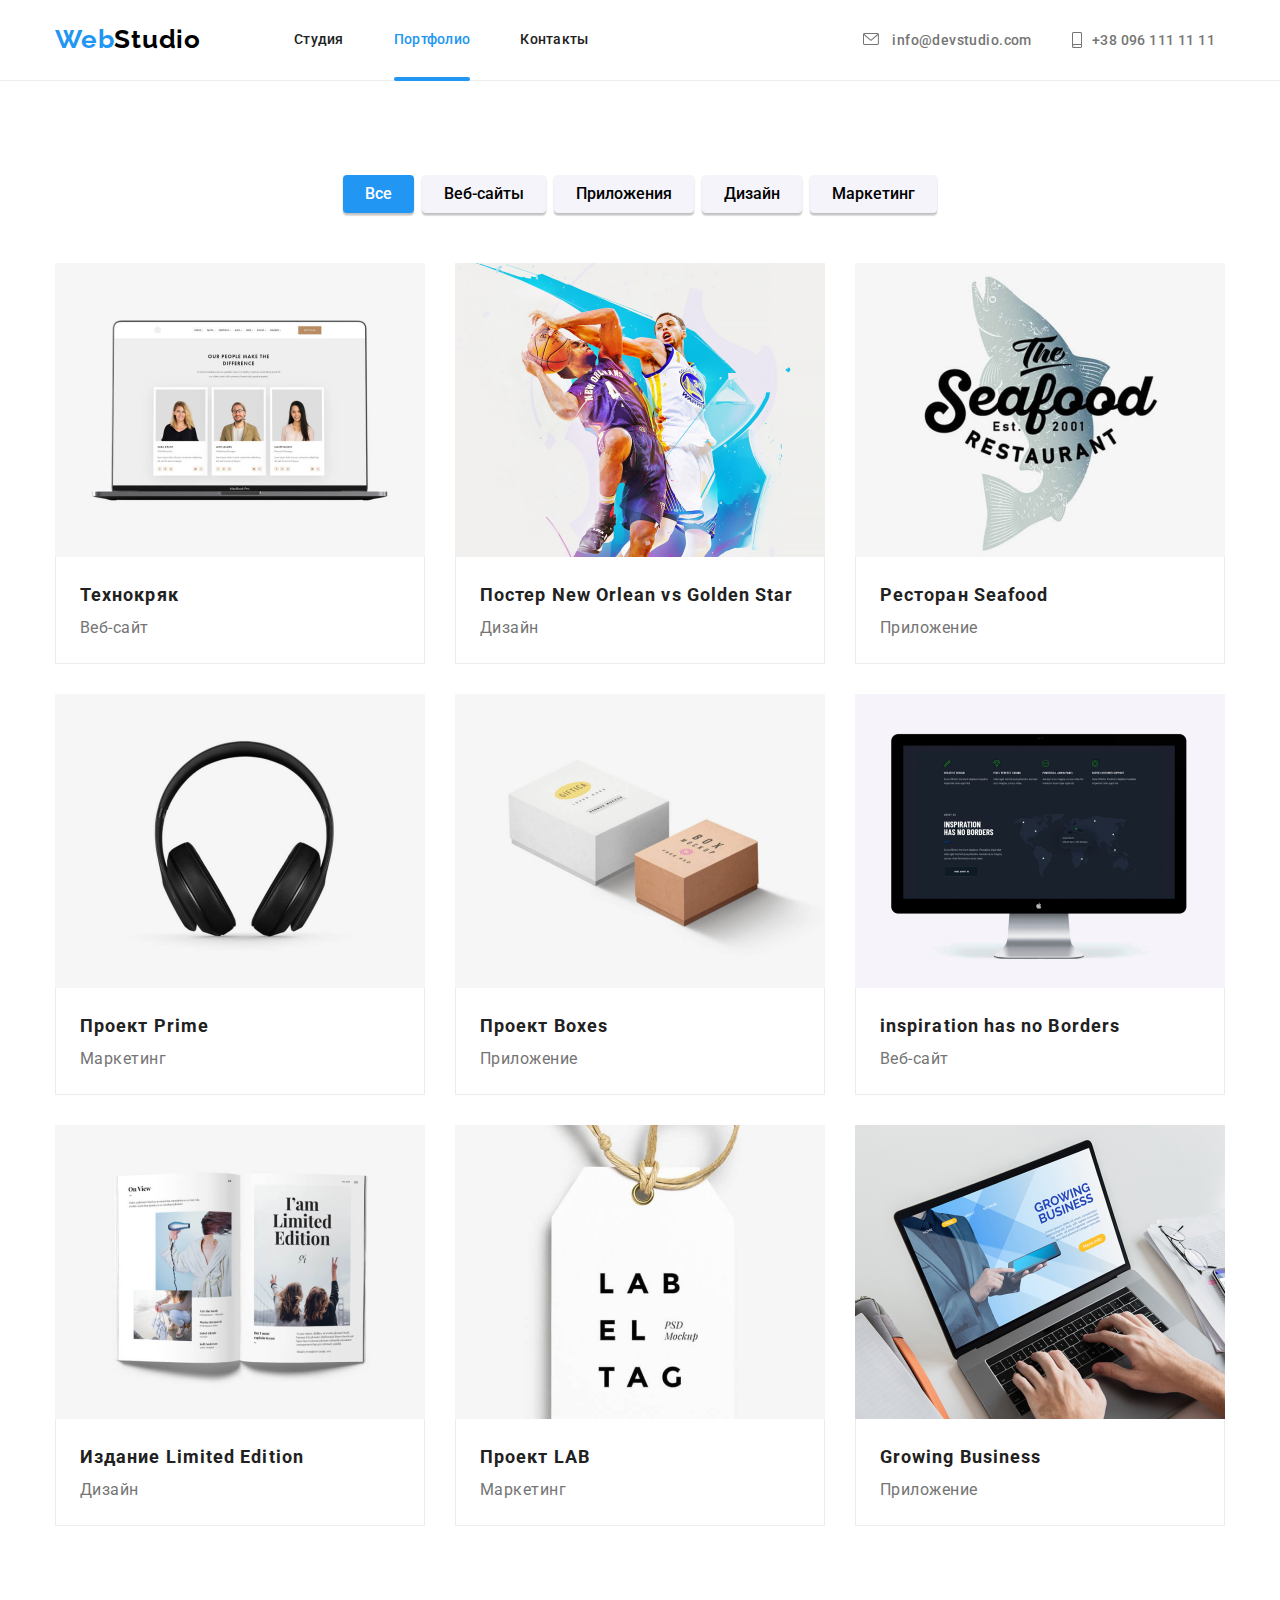
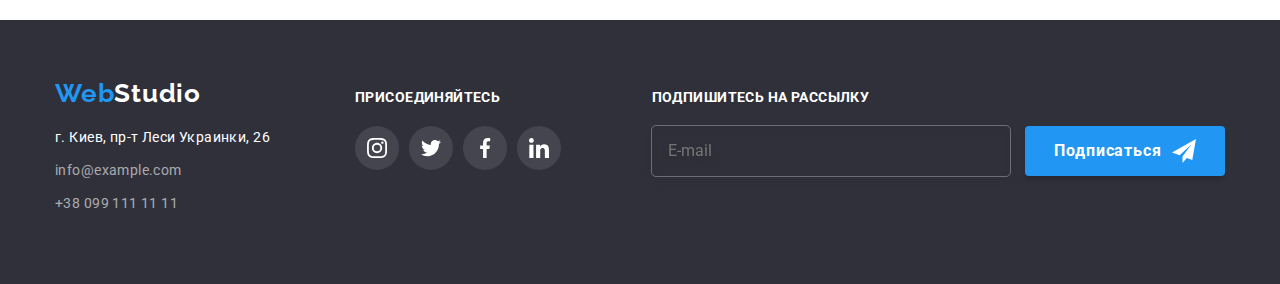
==== commit 83a5a185: "Portfolio layout" ====
--- a/portfolio.html
+++ b/portfolio.html
@@ -4,7 +4,7 @@
     <meta charset="UTF-8" />
     <meta http-equiv="X-UA-Compatible" content="IE=edge" />
     <meta name="viewport" content="width=device-width, initial-scale=1.0" />
-    <title>Document</title>
+    <title>WebStudio</title>
     <link rel="preconnect" href="https://fonts.googleapis.com" />
     <link rel="preconnect" href="https://fonts.gstatic.com" crossorigin />
     <link
@@ -25,38 +25,83 @@
   <!---->
   <body>
     <header class="header-content">
-      <div class="container flexbox">
-        <nav>
-          <a class="header__logo" href="./index.html"
-            ><span class="span">Web</span>Studio</a
+      <div class="container flexbox header__container">
+        <a class="header__logo" href="./index.html"
+          ><span class="span">Web</span>Studio</a
+        >
+        <button
+          type="button"
+          class="menu-btn"
+          aria-expanded="false"
+          aria-controls="mobile-menu"
+          aria-label="mobile menu button"
+          data-menu-button=""
+        >
+          <svg
+            class="menu-btn__icon"
+            height="40"
+            width="40"
+            aria-label="Переключатель меню"
           >
-          <ul class="header__menu">
-            <li><a class="header__link" href="./index.html">Студия</a></li>
-            <li>
-              <a class="header__link-active" href="./portfolio.html"
-                >Портфолио</a
-              >
-            </li>
-            <li><a class="header__link" href="/">Контакты</a></li>
+            <use
+              class="menu-btn__open"
+              href="./images/sprite-menu.svg#icon-menu"
+            ></use>
+            <use
+              class="menu-btn__close"
+              href="./images/sprite-menu.svg#icon-close"
+            ></use>
+          </svg>
+        </button>
+        <div class="mobile-menu" id="mobile-menu" data-menu="">
+          <nav>
+            <ul class="header__menu">
+              <li>
+                <a class="header__link" href="./index.html">Студия</a>
+              </li>
+              <li>
+                <a
+                  class="header__link-active header__link-active--marker"
+                  href="./portfolio.html"
+                  >Портфолио</a
+                >
+              </li>
+              <li><a class="header__link" href="/">Контакты</a></li>
+            </ul>
+          </nav>
+          <ul class="header__contacts">
+            <li class="contacts__item">
+              <a class="header__icon envelope" href="mailto:info@devstudio.com">
+                <svg class="contacts__icon" width="16" height="12">
+                  <use href="./images/icons.svg#icon-envelope"></use>
+                </svg>
+                info@devstudio.com
+              </a>
+            </li>
+            <li class="contacts__item">
+              <a class="header__phone" href="tel:+380961111111">
+                <svg class="header__icon" width="10" height="16">
+                  <use href="./images/icons.svg#icon-smartphone"></use>
+                </svg>
+                +38 096 111 11 11
+              </a>
+            </li>
           </ul>
-        </nav>
-        <ul class="header__contacts">
-          <li>
-            <a class="header__email-contact" href="mailto:ingo@devstudio.com">
-              <svg class="header__icon envelope" width="16" height="12">
-                <use href="./images/icons.svg#icon-envelope"></use></svg
-              >info@devstudio.com</a
-            >
-          </li>
-          <li>
-            <a class="header__phone" href="tel:380961111111">
-              <svg class="header__icon" width="10" height="16">
-                <use href="./images/icons.svg#icon-smartphone"></use>
-              </svg>
-              +38 096 111 11 11</a
-            >
-          </li>
-        </ul>
+          <ul class="mobile-menu__socials">
+            <li class="mobile-menu__item">
+              <a href="" class="mobile-menu__link">Instagram</a>
+            </li>
+            <li class="mobile-menu__item">
+              <a href="" class="mobile-menu__link">Twitter</a>
+            </li>
+            <li class="mobile-menu__item">
+              <a href="" class="mobile-menu__link">Facebook</a>
+            </li>
+            <li class="mobile-menu__item">
+              <a href="" class="mobile-menu__link">LinkedIn</a>
+            </li>
+          </ul>
+        </div>
       </div>
     </header>
     <!--main-->
@@ -283,7 +328,7 @@
     <!-- footer -->
     <footer class="bottom" id="contacts">
       <div class="container footer-list">
-        <div class="">
+        <div class="footer__contacts">
           <a class="logo" href="/"><span class="span">Web</span>Studio</a>
           <address>
             <ul class="adress">
@@ -308,41 +353,41 @@
         <!-- networks -->
         <div class="network-container">
           <p class="call-of-action">присоединяйтесь</p>
-          <ul class="flexbox">
+          <ul class="socials">
             <li class="network">
               <a class="social-network" href="" aria-label="instagram">
-                <svg class="network__icon" width="20" height="20">
+                <svg class="subscription__icon" width="20" height="20">
                   <use href="./images/icons.svg#icon-instagram"></use>
                 </svg>
               </a>
             </li>
             <li class="network">
               <a class="social-network" href="" aria-label="twitter">
-                <svg class="network__icon" width="20" height="20">
+                <svg class="subscription__icon" width="20" height="20">
                   <use href="./images/icons.svg#icon-twitter"></use>
                 </svg>
               </a>
             </li>
             <li class="network">
               <a class="social-network" href="" aria-label="facebook">
-                <svg class="network__icon" width="20" height="20">
+                <svg class="subscription__icon" width="20" height="20">
                   <use href="./images/icons.svg#icon-facebook"></use>
                 </svg>
               </a>
             </li>
             <li class="network">
               <a class="social-network" href="" aria-label="linkedin">
-                <svg class="network__icon" width="20" height="20">
+                <svg class="subscription__icon" width="20" height="20">
                   <use href="./images/icons.svg#icon-linkedin"></use>
                 </svg>
               </a>
             </li>
           </ul>
         </div>
-        <!-- sub-->
+        <!-- subs -->
         <form class="subscription">
           <p class="call-of-action">Подпишитесь на рассылку</p>
-          <div class="subscription__form flexbox">
+          <div class="subscription__form">
             <label class="subscription__field">
               <input
                 class="subscription__input"
@@ -365,5 +410,7 @@
         </form>
       </div>
     </footer>
+    <script src="./js/mobile-menu.js"></script>
+    <script src="./js/modal.js"></script>
   </body>
 </html>
--- a/css/main.min.css
+++ b/css/main.min.css
@@ -1 +1 @@
-*,::before,::after{-webkit-box-sizing:border-box;box-sizing:border-box}html,body,div,span,applet,object,iframe,h1,h2,h3,h4,h5,h6,p,blockquote,pre,a,abbr,acronym,address,big,cite,code,del,dfn,em,img,ins,kbd,q,s,samp,small,strike,strong,sub,sup,tt,var,b,u,i,center,dl,dt,dd,ol,ul,li,fieldset,form,label,legend,table,caption,tbody,tfoot,thead,tr,th,td,article,aside,canvas,details,embed,figure,figcaption,footer,header,hgroup,menu,nav,output,ruby,section,summary,time,mark,audio,video{margin:0;padding:0;border:0;font-size:100%;font:inherit;vertical-align:baseline}article,aside,details,figcaption,figure,footer,header,hgroup,menu,nav,section,img{display:block}ol,ul{list-style:none}.visually-hidden{position:absolute;width:1px;height:1px;margin:-1px;border:0;padding:0;white-space:nowrap;-webkit-clip-path:inset(100%);clip-path:inset(100%);clip:rect(0 0 0 0);overflow:hidden}body{color:#757575;font-family:"Roboto",sans-serif;background-color:#fff;line-height:1;letter-spacing:.03em;font-size:14px;font-weight:400}.section{padding-top:60px;padding-bottom:60px}@media screen and (min-width: 1200px){.section{padding-top:94px;padding-bottom:94px}}@media screen and (max-width: 767.98px){main{padding-top:61px}}.banner .button,.subscription .button,.form .button{display:-webkit-inline-box;display:-ms-inline-flexbox;display:inline-flex;-webkit-box-align:center;-ms-flex-align:center;align-items:center;-webkit-box-pack:center;-ms-flex-pack:center;justify-content:center;padding:10px;min-width:200px;max-height:50px;background-color:#2196f3;font-family:inherit;color:#fff;font-size:16px;line-height:1.875;letter-spacing:.06em;font-weight:700;cursor:pointer;border:none;border-radius:4px;-webkit-box-shadow:0px 4px 4px rgba(0,0,0,.15);box-shadow:0px 4px 4px rgba(0,0,0,.15);-webkit-transition:background-color 250ms cubic-bezier(0.4, 0, 0.2, 1);transition:background-color 250ms cubic-bezier(0.4, 0, 0.2, 1)}@media screen and (min-width: 375px){.button{padding:10px 32px}}.banner button:hover,.subscription button:hover,.form .button:hover{-webkit-transform:scale(1.05);transform:scale(1.05)}.banner button:active,.subscription button:active,.form .button:active{-webkit-transform:scale(0.95);transform:scale(0.95)}.buttons{display:-webkit-box;display:-ms-flexbox;display:flex;-webkit-box-pack:center;-ms-flex-pack:center;justify-content:center;-webkit-box-align:center;-ms-flex-align:center;align-items:center;margin-bottom:50px}.button-project{-webkit-box-shadow:0px 3px 1px rgba(0,0,0,.1),0px 1px 2px rgba(0,0,0,.08),0px 2px 2px rgba(0,0,0,.12);box-shadow:0px 3px 1px rgba(0,0,0,.1),0px 1px 2px rgba(0,0,0,.08),0px 2px 2px rgba(0,0,0,.12);height:38px;background-color:#f5f4fa;border:0;border-radius:4px;line-height:1.63;font-weight:500;font-size:16px;color:#000;margin-right:8px;padding:6px 22px;cursor:pointer;font-family:"Roboto",sans-serif;-webkit-transition:all .3s ease;transition:all .3s ease}.btn-active{background-color:#2196f3;color:#fff}.button-project:hover{background-color:#2196f3;color:#fff}.modal__button{position:absolute;right:8px;top:8px;display:-webkit-box;display:-ms-flexbox;display:flex;-webkit-box-pack:center;-ms-flex-pack:center;justify-content:center;-webkit-box-align:center;-ms-flex-align:center;align-items:center;width:30px;height:30px;border-radius:50%;background:#fff;border:1px solid rgba(0,0,0,.1);-webkit-transition:backgound 250ms cubic-bezier(0.4, 0, 0.2, 1),fill 250ms cubic-bezier(0.4, 0, 0.2, 1);transition:backgound 250ms cubic-bezier(0.4, 0, 0.2, 1),fill 250ms cubic-bezier(0.4, 0, 0.2, 1)}.modal__button:hover{background:#2196f3;fill:#fff;cursor:pointer}.button-icon{display:-webkit-box;display:-ms-flexbox;display:flex;-webkit-box-pack:center;-ms-flex-pack:center;justify-content:center;-webkit-box-align:center;-ms-flex-align:center;align-items:center}.button-icon .header__icon,.spacial__icon,.subscription__icon--button{margin-left:10px}.container{margin-left:auto;margin-right:auto;padding-left:15px;padding-right:15px;width:100%}@media screen and (min-width: 480px){.container{width:480px}}@media screen and (min-width: 768px){.container{width:768px}}@media screen and (min-width: 1200px){.container{width:1200px}}@media screen and (max-width: 767.98px){main{padding-top:61px}}.banner .button,.subscription .button,.form .button{display:-webkit-inline-box;display:-ms-inline-flexbox;display:inline-flex;-webkit-box-align:center;-ms-flex-align:center;align-items:center;-webkit-box-pack:center;-ms-flex-pack:center;justify-content:center;padding:10px;min-width:200px;max-height:50px;background-color:#2196f3;font-family:inherit;color:#fff;font-size:16px;line-height:1.875;letter-spacing:.06em;font-weight:700;cursor:pointer;border:none;border-radius:4px;-webkit-box-shadow:0px 4px 4px rgba(0,0,0,.15);box-shadow:0px 4px 4px rgba(0,0,0,.15);-webkit-transition:background-color 250ms cubic-bezier(0.4, 0, 0.2, 1);transition:background-color 250ms cubic-bezier(0.4, 0, 0.2, 1)}@media screen and (min-width: 375px){.button{padding:10px 32px}}.banner button:hover,.subscription button:hover,.form .button:hover{-webkit-transform:scale(1.05);transform:scale(1.05)}.banner button:active,.subscription button:active,.form .button:active{-webkit-transform:scale(0.95);transform:scale(0.95)}.buttons{display:-webkit-box;display:-ms-flexbox;display:flex;-webkit-box-pack:center;-ms-flex-pack:center;justify-content:center;-webkit-box-align:center;-ms-flex-align:center;align-items:center;margin-bottom:50px}.button-project{-webkit-box-shadow:0px 3px 1px rgba(0,0,0,.1),0px 1px 2px rgba(0,0,0,.08),0px 2px 2px rgba(0,0,0,.12);box-shadow:0px 3px 1px rgba(0,0,0,.1),0px 1px 2px rgba(0,0,0,.08),0px 2px 2px rgba(0,0,0,.12);height:38px;background-color:#f5f4fa;border:0;border-radius:4px;line-height:1.63;font-weight:500;font-size:16px;color:#000;margin-right:8px;padding:6px 22px;cursor:pointer;font-family:"Roboto",sans-serif;-webkit-transition:all .3s ease;transition:all .3s ease}.btn-active{background-color:#2196f3;color:#fff}.button-project:hover{background-color:#2196f3;color:#fff}.modal__button{position:absolute;right:8px;top:8px;display:-webkit-box;display:-ms-flexbox;display:flex;-webkit-box-pack:center;-ms-flex-pack:center;justify-content:center;-webkit-box-align:center;-ms-flex-align:center;align-items:center;width:30px;height:30px;border-radius:50%;background:#fff;border:1px solid rgba(0,0,0,.1);-webkit-transition:backgound 250ms cubic-bezier(0.4, 0, 0.2, 1),fill 250ms cubic-bezier(0.4, 0, 0.2, 1);transition:backgound 250ms cubic-bezier(0.4, 0, 0.2, 1),fill 250ms cubic-bezier(0.4, 0, 0.2, 1)}.modal__button:hover{background:#2196f3;fill:#fff;cursor:pointer}.button-icon{display:-webkit-box;display:-ms-flexbox;display:flex;-webkit-box-pack:center;-ms-flex-pack:center;justify-content:center;-webkit-box-align:center;-ms-flex-align:center;align-items:center}.button-icon .header__icon,.spacial__icon,.subscription__icon--button{margin-left:10px}.flexbox{display:-webkit-box;display:-ms-flexbox;display:flex;-webkit-box-align:center;-ms-flex-align:center;align-items:center;-webkit-box-pack:justify;-ms-flex-pack:justify;justify-content:space-between}@media screen and (min-width: 768px){.flexbox{display:-webkit-box;display:-ms-flexbox;display:flex;-webkit-box-align:center;-ms-flex-align:center;align-items:center;-webkit-box-pack:justify;-ms-flex-pack:justify;justify-content:space-between}}.form__field{display:block;margin-bottom:10px;font-size:12px;font-weight:400;font-size:12px;line-height:14px;letter-spacing:.01em;color:#757575;position:relative}.form__input{margin-top:4px;width:100%;border:1px solid rgba(33,33,33,.2);border-radius:4px;padding:11px 12px 11px 42px;font-size:14px;outline:none;-webkit-transition:border 250ms cubic-bezier(0.4, 0, 0.2, 1),fill 250ms cubic-bezier(0.4, 0, 0.2, 1);transition:border 250ms cubic-bezier(0.4, 0, 0.2, 1),fill 250ms cubic-bezier(0.4, 0, 0.2, 1)}.form__field textarea{margin-top:4px;width:100%;height:120px;border:1px solid rgba(33,33,33,.2);border-radius:4px;padding:11px 16px;font-size:14px;resize:none}.form .button{display:block;margin:0 auto}.form__input:focus,.form__field:focus .form__icon,.form__field:focus-within .input__icon{border-color:#2196f3;fill:#2196f3}.form__input:focus~.form__icon{fill:#2196f3}.header__icon,.clients__icon,.spacial__icon,.network__icon,.subscription__icon{fill:currentColor;display:block;-ms-flex-item-align:center;align-self:center}@media screen and (min-width: 768px){.header__icon{margin-right:0px}}@media screen and (max-width: 767.98px){.header__icon svg{display:none}}@media screen and (max-width: 767.98px){.header__phone svg{display:none}}.spacial__icon,.network__icon{margin-right:10px}.form__icon{position:absolute;top:50%;outline:none;left:12px}.form__checkbox--icon{display:inline-block;width:16px;height:16px;border:1.7px solid #212121;border-radius:2px;margin-right:7px}.header__logo{font-family:"Raleway",sans-serif;font-size:24px;font-weight:700;line-height:1.1666666667;color:#000;letter-spacing:.03em;text-decoration:none}@media screen and (min-width: 1200px){.header__logo{font-size:26px;line-height:1.1923076923}}.logo,.bottom{display:block;color:#fff}.logo{font-family:"Raleway",sans-serif;font-size:26px;font-weight:700;letter-spacing:.03em;text-decoration:none;margin-bottom:20px}.span{color:#2196f3}.overlay{position:absolute;left:0;bottom:0;margin-top:0;margin-bottom:0;padding:63px 24px;width:100%;height:100%;background-color:rgba(33,150,243,.9);color:#fff;font-size:18px;line-height:1.55;letter-spacing:.03em;opacity:0;-webkit-transform:translateY(100%);transform:translateY(100%);-webkit-transition:opacity 250ms cubic-bezier(0.4, 0, 0.2, 1),-webkit-transform 250ms cubic-bezier(0.4, 0, 0.2, 1);transition:opacity 250ms cubic-bezier(0.4, 0, 0.2, 1),-webkit-transform 250ms cubic-bezier(0.4, 0, 0.2, 1);transition:transform 250ms cubic-bezier(0.4, 0, 0.2, 1),opacity 250ms cubic-bezier(0.4, 0, 0.2, 1);transition:transform 250ms cubic-bezier(0.4, 0, 0.2, 1),opacity 250ms cubic-bezier(0.4, 0, 0.2, 1),-webkit-transform 250ms cubic-bezier(0.4, 0, 0.2, 1)}.spacial-slogan{position:absolute;width:1px;height:1px;margin:-1px;border:0;padding:0;white-space:nowrap;-webkit-clip-path:inset(100%);clip-path:inset(100%);clip:rect(0 0 0 0);overflow:hidden}.list{display:-webkit-box;display:-ms-flexbox;display:flex;-webkit-box-align:center;-ms-flex-align:center;align-items:center;-webkit-box-pack:center;-ms-flex-pack:center;justify-content:center;gap:30px;-ms-flex-wrap:wrap;flex-wrap:wrap}.header__link-active--marker,.header__link{position:relative;font-weight:500;line-height:1.14;letter-spacing:.02em}@media screen and (min-width: 768px){.header__link-active--marker,.header__link{padding-bottom:25px}}@media screen and (max-width: 767.98px){.header__link-active--marker,.header__link{font-size:40px}}.header__menu a{color:#212121;text-decoration:none;display:inline-block}@media screen and (min-width: 768px){.header__menu a{padding:32px 0px}}li>.header__link-active,.header__link:hover,.header__menu a:focus{color:#2196f3}.header__link-active.header__link-active--marker::after,.header__link:hover::after,.header__link:focus::after{-webkit-transform:scale(1);transform:scale(1)}@media screen and (min-width: 768px){.header__link-active::after,.header__link::after{content:"";position:absolute;left:0;height:4px;bottom:-1px;right:0;width:100%;background-color:#2196f3;-webkit-transform:scale(0);transform:scale(0);-webkit-transition-property:-webkit-transform;transition-property:-webkit-transform;transition-property:transform;transition-property:transform, -webkit-transform;-webkit-transition-duration:250ms;transition-duration:250ms;-webkit-transition-timing-function:cubic-bezier(0.4, 0, 0.2, 1);transition-timing-function:cubic-bezier(0.4, 0, 0.2, 1);border-radius:2px}}.header__menu a:hover,.header__link-active{color:#2196f3}.menu-btn{display:none}@media screen and (max-width: 767.98px){.menu-btn{position:absolute;top:10px;right:15px;z-index:11;display:block;padding:0;border:none;color:#000;background-color:#fff;-webkit-transition:color 250ms cubic-bezier(0.4, 0, 0.2, 1);transition:color 250ms cubic-bezier(0.4, 0, 0.2, 1)}.menu-btn:hover,.menu-btn:focus{color:#2196f3}}.menu-btn__icon{fill:currentColor}.menu-btn__open{display:block}.is-open .menu-btn__open{display:none}.menu-btn__close{display:none}.is-open .menu-btn__close{display:block}@media screen and (min-width: 768px){.mobile-menu{display:-webkit-box;display:-ms-flexbox;display:flex;-webkit-box-align:center;-ms-flex-align:center;align-items:center;-webkit-box-flex:1;-ms-flex-positive:1;flex-grow:1}}@media screen and (max-width: 767.98px){.mobile-menu{position:absolute;top:0;left:0;display:-webkit-box;display:-ms-flexbox;display:flex;-webkit-box-orient:vertical;-webkit-box-direction:normal;-ms-flex-direction:column;flex-direction:column;-webkit-transform:translateX(100%);transform:translateX(100%);visibility:hidden;-webkit-transition:visibility 250ms cubic-bezier(0.4, 0, 0.2, 1),-webkit-transform 250ms cubic-bezier(0.4, 0, 0.2, 1);transition:visibility 250ms cubic-bezier(0.4, 0, 0.2, 1),-webkit-transform 250ms cubic-bezier(0.4, 0, 0.2, 1);transition:transform 250ms cubic-bezier(0.4, 0, 0.2, 1),visibility 250ms cubic-bezier(0.4, 0, 0.2, 1);transition:transform 250ms cubic-bezier(0.4, 0, 0.2, 1),visibility 250ms cubic-bezier(0.4, 0, 0.2, 1),-webkit-transform 250ms cubic-bezier(0.4, 0, 0.2, 1);padding:48px 15px 48px 40px;width:100%;height:100vh;background-color:#fff}.mobile-menu.is-open{z-index:1;-webkit-transform:translateX(0);transform:translateX(0);visibility:visible;overflow-y:scroll}}.mobile-menu__socials{display:none}@media screen and (max-width: 767.98px){.mobile-menu__socials{display:-webkit-box;display:-ms-flexbox;display:flex;gap:10px;-ms-flex-wrap:wrap;flex-wrap:wrap}}.mobile-menu__item:not(:last-child){display:-webkit-box;display:-ms-flexbox;display:flex;gap:10px}.mobile-menu__item:not(:last-child)::after{content:"";display:block;height:100%;width:1px;background-color:rgba(33,33,33,.2)}.mobile-menu__link{display:block;font-weight:500;color:#2196f3;font-size:18px;line-height:1.2222222222;letter-spacing:.02em}.adress-item{margin-bottom:9px}.adress-item,.adress-link{color:#fff;font-style:14px;line-height:1.71;font-weight:400}.adress-item:not(:first-child) .adress-link{color:rgba(255,255,255,.6)}.adress-item:not(:first-child) .adress-link:hover,.adress-item:not(:first-child) .adress-link:focus{color:#2196f3}.adress-link:hover,.adress-link:focus{color:#2196f3}.adress-link{text-decoration:none}@media screen and (min-width: 768px){.footer-list{display:-webkit-box;display:-ms-flexbox;display:flex;-webkit-box-pack:center;-ms-flex-pack:center;justify-content:center;-webkit-box-align:baseline;-ms-flex-align:baseline;align-items:baseline}}@media screen and (min-width: 768px)and (max-width: 1199.98px){.footer-list{-ms-flex-wrap:wrap;flex-wrap:wrap;-webkit-column-gap:165px;-moz-column-gap:165px;column-gap:165px;row-gap:60px}}.clients__link{display:-webkit-box;display:-ms-flexbox;display:flex;-webkit-box-align:center;-ms-flex-align:center;align-items:center;-webkit-box-pack:center;-ms-flex-pack:center;justify-content:center;width:100%;height:100%;color:#afb1b8;border:1px solid #afb1b8;border-radius:4px;-webkit-transition:color 250ms cubic-bezier(0.4, 0, 0.2, 1),border-color 250ms cubic-bezier(0.4, 0, 0.2, 1);transition:color 250ms cubic-bezier(0.4, 0, 0.2, 1),border-color 250ms cubic-bezier(0.4, 0, 0.2, 1)}.clients__link:hover,.clients__link:focus{color:#2196f3;border:1px solid #2196f3}.clients__item{-ms-flex-preferred-size:calc((100% - 30px)/2);flex-basis:calc((100% - 30px)/2);height:92px}@media screen and (min-width: 768px){.clients__item{-ms-flex-preferred-size:calc((100% - 60px)/3);flex-basis:calc((100% - 60px)/3)}}@media screen and (min-width: 1200px){.clients__item{-ms-flex-preferred-size:calc((100% - 150px)/6);flex-basis:calc((100% - 150px)/6)}}.clients__link:hover,.clients__link:focus{color:#2196f3;border-color:#2196f3}.bottom{background-color:#2f303a;padding-top:60px;padding-bottom:60px}.footer__contacts{text-align:center}@media screen and (max-width: 767.98px){.footer__contacts{margin-bottom:60px}}@media screen and (min-width: 1200px){.footer__contacts{text-align:left}}.form__checkbox{display:-webkit-box;display:-ms-flexbox;display:flex;-webkit-box-align:center;-ms-flex-align:center;align-items:center;-webkit-box-pack:center;-ms-flex-pack:center;justify-content:center;font-weight:400;font-size:14px;line-height:24px;color:#757575;margin-bottom:30px}.form__checkbox--checkbox{display:inline-block;position:absolute;width:1px;height:1px;margin:-1px;border:0;padding:0;white-space:nowrap;-webkit-clip-path:inset(100%);clip-path:inset(100%);clip:rect(0 0 0 0);overflow:hidden;-webkit-transition:backgound-color 250ms cubic-bezier(0.4, 0, 0.2, 1),background-image 250ms cubic-bezier(0.4, 0, 0.2, 1);transition:backgound-color 250ms cubic-bezier(0.4, 0, 0.2, 1),background-image 250ms cubic-bezier(0.4, 0, 0.2, 1)}.form__checkbox--checkbox:checked+.form__checkbox--icon{border-color:rgba(0,0,0,0);background-color:#2196f3;background-image:url(../images/icon_checked.svg);background-size:contain;background-origin:border-box}.form__checkbox--text{padding-top:2px}.form__checkbox--text-link{color:#2196f3;text-decoration:underline}.header-content{border-bottom:1px solid;border-color:#ececec}@media screen and (max-width: 767.98px){.header__container{position:fixed;top:0;left:50%;-webkit-transform:translateX(-50%);transform:translateX(-50%);padding-top:16px;padding-bottom:16px;z-index:10;background-color:#fff;border-bottom:1px solid #ececec}}@media screen and (min-width: 768px){.header__container{display:-webkit-box;display:-ms-flexbox;display:flex;-webkit-box-align:center;-ms-flex-align:center;align-items:center}}@media screen and (max-width: 767.98px){nav{margin-bottom:auto}}@media screen and (min-width: 768px){nav{display:-webkit-box;display:-ms-flexbox;display:flex;-webkit-box-align:center;-ms-flex-align:center;align-items:center}}.header__contacts{list-style:none;font-weight:500;line-height:1.1666666667}@media screen and (min-width: 768px){.header__contacts{font-size:12px;line-height:1.1666666667;margin-left:auto}}@media screen and (min-width: 1200px){.header__contacts{display:-webkit-box;display:-ms-flexbox;display:flex;gap:30px;font-size:14px;line-height:1.1428571429;margin-left:auto}}@media screen and (max-width: 767.98px){.header__contacts{margin-bottom:64px;font-size:24px}}@media screen and (max-width: 767.98px){.header__contacts{display:-webkit-box;display:-ms-flexbox;display:flex;-webkit-box-orient:vertical;-webkit-box-direction:reverse;-ms-flex-direction:column-reverse;flex-direction:column-reverse;gap:32px}}.header__contacts li{padding-top:5px;padding-bottom:5px}.header__contacts li a{margin-right:10px}@media screen and (min-width: 768px)and (max-width: 1199.98px){.header__contacts li a{margin-right:0px}}.header__contacts li svg{margin-right:10px}.header__email-contact,.header__phone{text-decoration:none;color:#757575}.header__contacts a:hover,.header__contacts a:focus{text-decoration:none;color:#2196f3}.header__email-contact,.header__phone{display:-webkit-box;display:-ms-flexbox;display:flex}@media screen and (max-width: 767.98px){.header__email-contact,.header__phone{color:#2196f3;font-size:34px;line-height:1.1764705882;white-space:nowrap}}@media screen and (max-width: 767.98px)and (max-width: 350px){.header__email-contact,.header__phone{font-size:9vw}}@media screen and (min-width: 768px){.header__menu li:last-child{margin-right:0px}}@media screen and (max-width: 767.98px){.header__menu li:last-child{margin-bottom:32px}}@media screen and (min-width: 768px){.header__menu li{margin-right:50px}}@media screen and (max-width: 767.98px){.header__menu li{margin-bottom:32px}}.header__menu{list-style:none;font-weight:500;font-size:14px}@media screen and (min-width: 768px){.header__menu{display:-webkit-box;display:-ms-flexbox;display:flex;margin-left:88px}}@media screen and (min-width: 1200px){.header__menu{margin-left:93px}}@media screen and (min-width: 768px){.header__contacts li:last-child{margin-right:0px}}.header__menu a:hover,.header__link-active{color:#2196f3}.header__menu li{position:relative;width:100%}.team-heading{letter-spacing:.06em;line-height:2;font-size:18px;font-weight:700;color:#212121;padding-top:20px;padding-left:24px;padding-right:24px}.team-text{margin:0 24px;margin-bottom:20px;font-size:16px;line-height:1.87;letter-spacing:.03em}.team-member{padding:30px 32px}.main__text-title{position:absolute;left:0;bottom:0;font-weight:700;width:100%;height:70px;text-align:center;padding:27px 0px 27px 0px;background-color:rgba(0,0,0,.3);color:#fff;text-transform:uppercase}.banner{margin-left:auto;margin-right:auto;padding-top:118px;padding-bottom:118px;min-height:400px;max-width:480px;background-image:-webkit-gradient(linear, left top, right top, from(rgba(47, 48, 58, 0.4)), to(rgba(47, 48, 58, 0.4))),url(../images/hero/mobile-banner.jpg);background-image:linear-gradient(to right, rgba(47, 48, 58, 0.4), rgba(47, 48, 58, 0.4)),url(../images/hero/mobile-banner.jpg);background-color:#2f303a;background-position:center;background-repeat:no-repeat;background-size:cover;display:-webkit-box;display:-ms-flexbox;display:flex;-webkit-box-orient:vertical;-webkit-box-direction:normal;-ms-flex-direction:column;flex-direction:column;-webkit-box-pack:center;-ms-flex-pack:center;justify-content:center;-webkit-box-align:center;-ms-flex-align:center;align-items:center}@media(min-device-pixel-ratio: 2),(-webkit-min-device-pixel-ratio: 2),(min-resolution: 192dpi),(min-resolution: 2dppx){.banner{background-image:-webkit-gradient(linear, left top, right top, from(rgba(47, 48, 58, 0.4)), to(rgba(47, 48, 58, 0.4))),url(../images/hero/mobile-banner@2x.jpg);background-image:linear-gradient(to right, rgba(47, 48, 58, 0.4), rgba(47, 48, 58, 0.4)),url(../images/hero/mobile-banner@2x.jpg)}}@media screen and (min-width: 768px){.banner{padding-bottom:118px;max-width:768px;background-image:-webkit-gradient(linear, left top, right top, from(rgba(47, 48, 58, 0.4)), to(rgba(47, 48, 58, 0.4))),url(../images/hero/tablet-banner.jpg);background-image:linear-gradient(to right, rgba(47, 48, 58, 0.4), rgba(47, 48, 58, 0.4)),url(../images/hero/tablet-banner.jpg)}}@media screen and (min-width: 768px)and (min-device-pixel-ratio: 2),screen and (min-width: 768px)and (-webkit-min-device-pixel-ratio: 2),screen and (min-width: 768px)and (min-resolution: 192dpi),screen and (min-width: 768px)and (min-resolution: 2dppx){.banner{background-image:-webkit-gradient(linear, left top, right top, from(rgba(47, 48, 58, 0.4)), to(rgba(47, 48, 58, 0.4))),url(../images/hero/tablet-banner@2x.jpg);background-image:linear-gradient(to right, rgba(47, 48, 58, 0.4), rgba(47, 48, 58, 0.4)),url(../images/hero/tablet-banner@2x.jpg)}}@media screen and (min-width: 1200px){.banner{padding-top:200px;padding-bottom:200px;min-height:600px;max-width:1600px}}@media screen and (min-width: 1200px)and (min-device-pixel-ratio: 2),screen and (min-width: 1200px)and (-webkit-min-device-pixel-ratio: 2),screen and (min-width: 1200px)and (min-resolution: 192dpi),screen and (min-width: 1200px)and (min-resolution: 2dppx){.banner{background-image:-webkit-gradient(linear, left top, right top, from(rgba(47, 48, 58, 0.4)), to(rgba(47, 48, 58, 0.4))),url(../images/hero/banner@2x.jpg);background-image:linear-gradient(to right, rgba(47, 48, 58, 0.4), rgba(47, 48, 58, 0.4)),url(../images/hero/banner@2x.jpg)}}.banner__title{margin-bottom:30px;margin-left:auto;margin-right:auto;text-align:center;letter-spacing:.06em;color:#fff;font-size:26px;line-height:1.6153846154;letter-spacing:.06em;font-weight:900;text-transform:uppercase}@media screen and (min-width: 1200px){.banner__title{max-width:696px;font-size:44px;line-height:1.3636363636}}@media screen and (min-width: 768px){.banner__title{color:#fff;font-size:26px;font-weight:900;line-height:1.61;margin:0 auto;margin-bottom:30px;width:360px;text-align:center;text-transform:uppercase;letter-spacing:.06em}}.backdrop{position:fixed;top:0;left:0;padding:20px;width:100%;height:100%;background:rgda(0, 0, 0, 0.2);-webkit-transition:opacity 250ms cubic-bezier(0.4, 0, 0.2, 1);transition:opacity 250ms cubic-bezier(0.4, 0, 0.2, 1);opacity:1}.backdrop.is-hidden{pointer-events:none;opacity:0}.no-scroll{overflow:hidden}.modal{display:-webkit-box;display:-ms-flexbox;display:flex;-webkit-box-orient:vertical;-webkit-box-direction:normal;-ms-flex-direction:column;flex-direction:column;position:relative;top:50%;left:50%;-webkit-transform:translate(-50%, -50%) scale(1);transform:translate(-50%, -50%) scale(1);padding:40px;max-width:450px;width:calc(100% - 30px);background:#fff;-webkit-box-shadow:0px 1px 3px rgba(0,0,0,.12),0px 1px 1px rgba(0,0,0,.14),0px 2px 1px rgba(0,0,0,.2);box-shadow:0px 1px 3px rgba(0,0,0,.12),0px 1px 1px rgba(0,0,0,.14),0px 2px 1px rgba(0,0,0,.2);border-radius:4px;opacity:1;-webkit-transition:opacity 250ms cubic-bezier(0.4, 0, 0.2, 1),-webkit-transform 250ms cubic-bezier(0.4, 0, 0.2, 1);transition:opacity 250ms cubic-bezier(0.4, 0, 0.2, 1),-webkit-transform 250ms cubic-bezier(0.4, 0, 0.2, 1);transition:transform 250ms cubic-bezier(0.4, 0, 0.2, 1),opacity 250ms cubic-bezier(0.4, 0, 0.2, 1);transition:transform 250ms cubic-bezier(0.4, 0, 0.2, 1),opacity 250ms cubic-bezier(0.4, 0, 0.2, 1),-webkit-transform 250ms cubic-bezier(0.4, 0, 0.2, 1)}@media screen and (min-width: 768px){.modal{position:absolute;top:50%;left:50%;-webkit-transform:translate(-50%, -50%) scale(1);transform:translate(-50%, -50%) scale(1);width:450px;-webkit-transition:-webkit-transform 250ms cubic-bezier(0.4, 0, 0.2, 1);transition:-webkit-transform 250ms cubic-bezier(0.4, 0, 0.2, 1);transition:transform 250ms cubic-bezier(0.4, 0, 0.2, 1);transition:transform 250ms cubic-bezier(0.4, 0, 0.2, 1), -webkit-transform 250ms cubic-bezier(0.4, 0, 0.2, 1)}.backdrop--is-hidden .modal{-webkit-transform:translate(-50%, -50%) scale(0.7);transform:translate(-50%, -50%) scale(0.7)}}@media screen and (min-width: 1200px){.modal{min-width:528px;min-height:581px}}.blackdrop.is-hidden .modal{-webkit-transform:translate(-50%, -50%) scale(0.2);transform:translate(-50%, -50%) scale(0.2);opacity:0}.modal-title{font-weight:700;font-size:20px;line-height:1.15;text-align:center;margin-bottom:12px;color:#212121}.socials{display:-webkit-box;display:-ms-flexbox;display:flex;-webkit-box-align:center;-ms-flex-align:center;align-items:center;-webkit-box-pack:center;-ms-flex-pack:center;justify-content:center}.call-of-action{margin-top:0;margin-bottom:20px;color:#fff;font-weight:700;font-size:inherit;line-height:1.14;text-transform:uppercase}.network-container{text-align:center}@media screen and (max-width: 767.98px){.network-container{margin-bottom:60px}}@media screen and (min-width: 1200px){.network-container{margin-left:85px;text-align:left}}.portfolio-photo{display:-webkit-box;display:-ms-flexbox;display:flex;-ms-flex-wrap:wrap;flex-wrap:wrap;-ms-flex-pack:distribute;justify-content:space-around}.portfolio-team:not(:nth-child(3n)){margin-right:30px}.portfolio-team:not(:nth-last-child(-n+3)){margin-bottom:30px}.project-info{border-left:1px solid #ececec;border-right:1px solid #ececec;border-bottom:1px solid #ececec}.portfolio-photocard{overflow:hidden;position:relative}.portfolio-team{-webkit-transition:all .3s ease;transition:all .3s ease;cursor:pointer}.portfolio-team:hover{-webkit-transform:scale(1.05);transform:scale(1.05);background:#fff;-webkit-box-shadow:0px 1px 1px rgba(0,0,0,.12),0px 4px 4px rgba(0,0,0,.06),1px 4px 6px rgba(0,0,0,.16);box-shadow:0px 1px 1px rgba(0,0,0,.12),0px 4px 4px rgba(0,0,0,.06),1px 4px 6px rgba(0,0,0,.16)}.portfolio-item{display:block}.portfolio__link:hover .overlay,.portfolio__link:focus .overlay{-webkit-transform:translateY(0);transform:translateY(0);opacity:1}.portfolio__link:hover,.portfolio__link:focus{-webkit-box-shadow:0px 1px 1px rgba(0,0,0,.12),0px 4px 4px rgba(0,0,0,.06),1px 4px 6px rgba(0,0,0,.16);box-shadow:0px 1px 1px rgba(0,0,0,.12),0px 4px 4px rgba(0,0,0,.06),1px 4px 6px rgba(0,0,0,.16)}a{text-decoration:none;color:inherit}.portfolio__link{-webkit-transition:-webkit-box-shadow 250ms cubic-bezier(0.4, 0, 0.2, 1);transition:-webkit-box-shadow 250ms cubic-bezier(0.4, 0, 0.2, 1);transition:box-shadow 250ms cubic-bezier(0.4, 0, 0.2, 1);transition:box-shadow 250ms cubic-bezier(0.4, 0, 0.2, 1), -webkit-box-shadow 250ms cubic-bezier(0.4, 0, 0.2, 1);display:block}.main-team .social-network{color:#afb1b8;background-color:rgba(255,255,255,.1)}.footer-list .social-network{color:#fff;background-color:rgba(255,255,255,.1)}.social-network:hover,.social-network:focus{background-color:#2196f3;color:#fff}.social-network{display:block;padding:12px;height:44px;width:44px;border-radius:50%}.network:not(:last-child){margin-right:10px}@media screen and (min-width: 1200px){.spacials{padding-bottom:0px}}@media screen and (min-width: 768px){.spacials__list{display:-webkit-box;display:-ms-flexbox;display:flex;gap:30px;-ms-flex-wrap:wrap;flex-wrap:wrap}}.spacial{font-size:14px}@media screen and (max-width: 767.98px){.spacial:not(:last-child){margin-bottom:30px}}@media screen and (min-width: 768px){.spacial{-ms-flex-preferred-size:calc((100% - 30px)/2);flex-basis:calc((100% - 30px)/2)}}@media screen and (min-width: 1200px){.spacial{-ms-flex-preferred-size:calc((100% - 90px)/4);flex-basis:calc((100% - 90px)/4)}}.thumb{display:-webkit-box;display:-ms-flexbox;display:flex;-webkit-box-align:center;-ms-flex-align:center;align-items:center;-webkit-box-pack:center;-ms-flex-pack:center;justify-content:center;margin-bottom:30px;background-color:#f5f4fa;border-radius:4px;height:120px;max-width:450px}li>.spacial-heading{text-transform:uppercase;font-weight:700;color:#212121;margin-bottom:10px;letter-spacing:.03em}@media screen and (max-width: 767.98px){li>.spacial-heading{text-align:center}}.spacial-text{line-height:1.71;letter-spacing:.03em}@media screen and (max-width: 1199.98px){.subscription{text-align:center}}@media screen and (min-width: 1200px){.subscription{margin-left:auto}}@media screen and (max-width: 1199.98px){.subscription__field{margin-bottom:20px;margin-left:auto;margin-right:auto}}.subscription__input{padding:15px 16px;width:358px;height:50px;border:none;background-color:rgba(0,0,0,0);outline:1px solid rgba(255,255,255,.3);-webkit-filter:drop-shadow(0px 4px 4px rgba(0, 0, 0, 0.15));filter:drop-shadow(0px 4px 4px rgba(0, 0, 0, 0.15));border-radius:4px;font-size:16px;line-height:1.25;color:rgba(255,255,255,.6)}@media screen and (min-width: 768px){.subscription__input{margin-right:12px}}@media screen and (max-width: 1199.98px){.subscription__input{margin-bottom:20px}}.subscription__input:focus{outline:1px solid #2196f3}.team{display:block;width:100%}@media screen and (min-width: 768px){.team{display:block;max-width:100%;height:auto}}.team-item{max-width:450px;display:-webkit-box;display:-ms-flexbox;display:flex;-webkit-box-orient:vertical;-webkit-box-direction:normal;-ms-flex-direction:column;flex-direction:column;-webkit-box-align:center;-ms-flex-align:center;align-items:center;-webkit-box-shadow:0px 4px 4px rgba(0,0,0,.25);box-shadow:0px 4px 4px rgba(0,0,0,.25);border-bottom-left-radius:4px;border-bottom-right-radius:4px;-webkit-transition:all .3s ease;transition:all .3s ease;background-color:#fff}@media screen and (min-width: 768px){.team-item{max-width:354px}}@media screen and (min-width: 1200px){.team-item{max-width:270px}}@media screen and (min-width: 768px){.team__item{width:354px;height:536px}}.team-item:hover{-webkit-transform:scale(1.05);transform:scale(1.05)}.team-item-header{font-weight:500;font-size:16px;letter-spacing:.03em;color:#212121;margin-bottom:10px;text-align:center}.team-item-text{font-size:16px;letter-spacing:.03em;line-height:inherit;text-align:center;margin-top:0;margin-bottom:16px}@media screen and (max-width: 767.98px){.team-item:not(:last-child){margin-bottom:30px}}.team-social-list{display:-webkit-box;display:-ms-flexbox;display:flex;margin-top:16px;-ms-flex-pack:distribute;justify-content:space-around}.team-social-item{width:44px;height:44px;background-color:rgba(255,255,255,.1);text-align:center;margin-right:10px;border-radius:50%;-webkit-transition:all .3s ease;transition:all .3s ease}.team-social-link{color:#afb1b8}.thing{-webkit-transition:all .3s ease;transition:all .3s ease}.thing:hover{-webkit-transform:scale(1.05);transform:scale(1.05)}.main__header{font-size:36px;font-weight:700;color:#212121;letter-spacing:.03em;margin-bottom:50px;text-align:center}@media screen and (max-width: 767.98px){.main__header{margin-bottom:30px}}@media screen and (min-width: 768px)and (max-width: 1199.98px){.main__header{font-size:28px;line-height:1.17;margin-bottom:30px}}.main-team{background-color:#f5f4fa}@media screen and (min-width: 768px){.photo-team{display:-webkit-box;display:-ms-flexbox;display:flex;-ms-flex-wrap:wrap;flex-wrap:wrap;gap:30px}}.photo-item{-webkit-transition:all .3s ease;transition:all .3s ease;position:relative}@media screen and (max-width: 1199.98px){.main-thing{display:none}}.photo{display:-webkit-box;display:-ms-flexbox;display:flex;gap:30px}.thing-caption{position:absolute;bottom:0;height:70px;width:370px;text-transform:uppercase;background:rgba(47,48,58,.8);color:#fff;text-align:center;line-height:70px;-webkit-transition:all .3s ease;transition:all .3s ease;font-weight:700;opacity:0}/*# sourceMappingURL=main.min.css.map */+*,::before,::after{-webkit-box-sizing:border-box;box-sizing:border-box}html,body,div,span,applet,object,iframe,h1,h2,h3,h4,h5,h6,p,blockquote,pre,a,abbr,acronym,address,big,cite,code,del,dfn,em,img,ins,kbd,q,s,samp,small,strike,strong,sub,sup,tt,var,b,u,i,center,dl,dt,dd,ol,ul,li,fieldset,form,label,legend,table,caption,tbody,tfoot,thead,tr,th,td,article,aside,canvas,details,embed,figure,figcaption,footer,header,hgroup,menu,nav,output,ruby,section,summary,time,mark,audio,video{margin:0;padding:0;border:0;font-size:100%;font:inherit;vertical-align:baseline}article,aside,details,figcaption,figure,footer,header,hgroup,menu,nav,section,img{display:block}ol,ul{list-style:none}.visually-hidden{position:absolute;width:1px;height:1px;margin:-1px;border:0;padding:0;white-space:nowrap;-webkit-clip-path:inset(100%);clip-path:inset(100%);clip:rect(0 0 0 0);overflow:hidden}body{color:#757575;font-family:"Roboto",sans-serif;background-color:#fff;line-height:1;letter-spacing:.03em;font-size:14px;font-weight:400}.section{padding-top:60px;padding-bottom:60px}@media screen and (min-width: 1200px){.section{padding-top:94px;padding-bottom:94px}}@media screen and (max-width: 767.98px){main{padding-top:61px}}.banner .button,.subscription .button,.form .button{display:-webkit-inline-box;display:-ms-inline-flexbox;display:inline-flex;-webkit-box-align:center;-ms-flex-align:center;align-items:center;-webkit-box-pack:center;-ms-flex-pack:center;justify-content:center;padding:10px;min-width:200px;max-height:50px;background-color:#2196f3;font-family:inherit;color:#fff;font-size:16px;line-height:1.875;letter-spacing:.06em;font-weight:700;cursor:pointer;border:none;border-radius:4px;-webkit-box-shadow:0px 4px 4px rgba(0,0,0,.15);box-shadow:0px 4px 4px rgba(0,0,0,.15);-webkit-transition:background-color 250ms cubic-bezier(0.4, 0, 0.2, 1);transition:background-color 250ms cubic-bezier(0.4, 0, 0.2, 1)}@media screen and (min-width: 375px){.button{padding:10px 32px}}.banner button:hover,.subscription button:hover,.form .button:hover{-webkit-transform:scale(1.05);transform:scale(1.05)}.banner button:active,.subscription button:active,.form .button:active{-webkit-transform:scale(0.95);transform:scale(0.95)}.buttons{display:-webkit-box;display:-ms-flexbox;display:flex;-webkit-box-pack:center;-ms-flex-pack:center;justify-content:center;-webkit-box-align:center;-ms-flex-align:center;align-items:center;margin-bottom:50px;-ms-flex-wrap:wrap;flex-wrap:wrap;row-gap:15px;-webkit-column-gap:8px;-moz-column-gap:8px;column-gap:8px}.button-project{-webkit-box-shadow:0px 3px 1px rgba(0,0,0,.1),0px 1px 2px rgba(0,0,0,.08),0px 2px 2px rgba(0,0,0,.12);box-shadow:0px 3px 1px rgba(0,0,0,.1),0px 1px 2px rgba(0,0,0,.08),0px 2px 2px rgba(0,0,0,.12);height:38px;background-color:#f5f4fa;border:0;border-radius:4px;line-height:1.63;font-weight:500;font-size:16px;color:#000;padding:6px 22px;cursor:pointer;font-family:"Roboto",sans-serif;-webkit-transition:all .3s ease;transition:all .3s ease}.btn-active{background-color:#2196f3;color:#fff}.button-project:hover{background-color:#2196f3;color:#fff}.modal__button{position:absolute;right:8px;top:8px;display:-webkit-box;display:-ms-flexbox;display:flex;-webkit-box-pack:center;-ms-flex-pack:center;justify-content:center;-webkit-box-align:center;-ms-flex-align:center;align-items:center;width:30px;height:30px;border-radius:50%;background:#fff;border:1px solid rgba(0,0,0,.1);-webkit-transition:backgound 250ms cubic-bezier(0.4, 0, 0.2, 1),fill 250ms cubic-bezier(0.4, 0, 0.2, 1);transition:backgound 250ms cubic-bezier(0.4, 0, 0.2, 1),fill 250ms cubic-bezier(0.4, 0, 0.2, 1)}.modal__button:hover{background:#2196f3;fill:#fff;cursor:pointer}.button-icon{display:-webkit-box;display:-ms-flexbox;display:flex;-webkit-box-pack:center;-ms-flex-pack:center;justify-content:center;-webkit-box-align:center;-ms-flex-align:center;align-items:center}.button-icon .header__icon,.spacial__icon,.subscription__icon--button{margin-left:10px}.container{margin-left:auto;margin-right:auto;padding-left:15px;padding-right:15px;width:100%}@media screen and (min-width: 480px){.container{width:480px}}@media screen and (min-width: 768px){.container{width:768px}}@media screen and (min-width: 1200px){.container{width:1200px}}@media screen and (max-width: 767.98px){main{padding-top:61px}}.banner .button,.subscription .button,.form .button{display:-webkit-inline-box;display:-ms-inline-flexbox;display:inline-flex;-webkit-box-align:center;-ms-flex-align:center;align-items:center;-webkit-box-pack:center;-ms-flex-pack:center;justify-content:center;padding:10px;min-width:200px;max-height:50px;background-color:#2196f3;font-family:inherit;color:#fff;font-size:16px;line-height:1.875;letter-spacing:.06em;font-weight:700;cursor:pointer;border:none;border-radius:4px;-webkit-box-shadow:0px 4px 4px rgba(0,0,0,.15);box-shadow:0px 4px 4px rgba(0,0,0,.15);-webkit-transition:background-color 250ms cubic-bezier(0.4, 0, 0.2, 1);transition:background-color 250ms cubic-bezier(0.4, 0, 0.2, 1)}@media screen and (min-width: 375px){.button{padding:10px 32px}}.banner button:hover,.subscription button:hover,.form .button:hover{-webkit-transform:scale(1.05);transform:scale(1.05)}.banner button:active,.subscription button:active,.form .button:active{-webkit-transform:scale(0.95);transform:scale(0.95)}.buttons{display:-webkit-box;display:-ms-flexbox;display:flex;-webkit-box-pack:center;-ms-flex-pack:center;justify-content:center;-webkit-box-align:center;-ms-flex-align:center;align-items:center;margin-bottom:50px;-ms-flex-wrap:wrap;flex-wrap:wrap;row-gap:15px;-webkit-column-gap:8px;-moz-column-gap:8px;column-gap:8px}.button-project{-webkit-box-shadow:0px 3px 1px rgba(0,0,0,.1),0px 1px 2px rgba(0,0,0,.08),0px 2px 2px rgba(0,0,0,.12);box-shadow:0px 3px 1px rgba(0,0,0,.1),0px 1px 2px rgba(0,0,0,.08),0px 2px 2px rgba(0,0,0,.12);height:38px;background-color:#f5f4fa;border:0;border-radius:4px;line-height:1.63;font-weight:500;font-size:16px;color:#000;padding:6px 22px;cursor:pointer;font-family:"Roboto",sans-serif;-webkit-transition:all .3s ease;transition:all .3s ease}.btn-active{background-color:#2196f3;color:#fff}.button-project:hover{background-color:#2196f3;color:#fff}.modal__button{position:absolute;right:8px;top:8px;display:-webkit-box;display:-ms-flexbox;display:flex;-webkit-box-pack:center;-ms-flex-pack:center;justify-content:center;-webkit-box-align:center;-ms-flex-align:center;align-items:center;width:30px;height:30px;border-radius:50%;background:#fff;border:1px solid rgba(0,0,0,.1);-webkit-transition:backgound 250ms cubic-bezier(0.4, 0, 0.2, 1),fill 250ms cubic-bezier(0.4, 0, 0.2, 1);transition:backgound 250ms cubic-bezier(0.4, 0, 0.2, 1),fill 250ms cubic-bezier(0.4, 0, 0.2, 1)}.modal__button:hover{background:#2196f3;fill:#fff;cursor:pointer}.button-icon{display:-webkit-box;display:-ms-flexbox;display:flex;-webkit-box-pack:center;-ms-flex-pack:center;justify-content:center;-webkit-box-align:center;-ms-flex-align:center;align-items:center}.button-icon .header__icon,.spacial__icon,.subscription__icon--button{margin-left:10px}.flexbox{display:-webkit-box;display:-ms-flexbox;display:flex;-webkit-box-align:center;-ms-flex-align:center;align-items:center;-webkit-box-pack:justify;-ms-flex-pack:justify;justify-content:space-between}@media screen and (min-width: 768px){.flexbox{display:-webkit-box;display:-ms-flexbox;display:flex;-webkit-box-align:center;-ms-flex-align:center;align-items:center;-webkit-box-pack:justify;-ms-flex-pack:justify;justify-content:space-between}}.form__field{display:block;margin-bottom:10px;font-size:12px;font-weight:400;font-size:12px;line-height:14px;letter-spacing:.01em;color:#757575;position:relative}.form__input{margin-top:4px;width:100%;border:1px solid rgba(33,33,33,.2);border-radius:4px;padding:11px 12px 11px 42px;font-size:14px;outline:none;-webkit-transition:border 250ms cubic-bezier(0.4, 0, 0.2, 1),fill 250ms cubic-bezier(0.4, 0, 0.2, 1);transition:border 250ms cubic-bezier(0.4, 0, 0.2, 1),fill 250ms cubic-bezier(0.4, 0, 0.2, 1)}.form__field textarea{margin-top:4px;width:100%;height:120px;border:1px solid rgba(33,33,33,.2);border-radius:4px;padding:11px 16px;font-size:14px;resize:none}.form .button{display:block;margin:0 auto}.form__input:focus,.form__field:focus .form__icon,.form__field:focus-within .input__icon{border-color:#2196f3;fill:#2196f3}.form__input:focus~.form__icon{fill:#2196f3}.header__icon,.clients__icon,.spacial__icon,.network__icon,.subscription__icon{fill:currentColor;display:block;-ms-flex-item-align:center;align-self:center}@media screen and (min-width: 768px){.header__icon{margin-right:0px}}@media screen and (max-width: 767.98px){.header__icon svg{display:none}}@media screen and (max-width: 767.98px){.header__phone svg{display:none}}.spacial__icon,.network__icon{margin-right:10px}.form__icon{position:absolute;top:50%;outline:none;left:12px}.form__checkbox--icon{display:inline-block;width:16px;height:16px;border:1.7px solid #212121;border-radius:2px;margin-right:7px}.header__logo{font-family:"Raleway",sans-serif;font-size:24px;font-weight:700;line-height:1.1666666667;color:#000;letter-spacing:.03em;text-decoration:none}@media screen and (min-width: 1200px){.header__logo{font-size:26px;line-height:1.1923076923}}.logo,.bottom{display:block;color:#fff}.logo{font-family:"Raleway",sans-serif;font-size:26px;font-weight:700;letter-spacing:.03em;text-decoration:none;margin-bottom:20px}.span{color:#2196f3}.overlay{position:absolute;left:0;bottom:0;margin-top:0;margin-bottom:0;padding:63px 24px;width:100%;height:100%;background-color:rgba(33,150,243,.9);color:#fff;font-size:18px;line-height:1.55;letter-spacing:.03em;opacity:0;-webkit-transform:translateY(100%);transform:translateY(100%);-webkit-transition:opacity 250ms cubic-bezier(0.4, 0, 0.2, 1),-webkit-transform 250ms cubic-bezier(0.4, 0, 0.2, 1);transition:opacity 250ms cubic-bezier(0.4, 0, 0.2, 1),-webkit-transform 250ms cubic-bezier(0.4, 0, 0.2, 1);transition:transform 250ms cubic-bezier(0.4, 0, 0.2, 1),opacity 250ms cubic-bezier(0.4, 0, 0.2, 1);transition:transform 250ms cubic-bezier(0.4, 0, 0.2, 1),opacity 250ms cubic-bezier(0.4, 0, 0.2, 1),-webkit-transform 250ms cubic-bezier(0.4, 0, 0.2, 1)}.spacial-slogan{position:absolute;width:1px;height:1px;margin:-1px;border:0;padding:0;white-space:nowrap;-webkit-clip-path:inset(100%);clip-path:inset(100%);clip:rect(0 0 0 0);overflow:hidden}.list{display:-webkit-box;display:-ms-flexbox;display:flex;-webkit-box-align:center;-ms-flex-align:center;align-items:center;-webkit-box-pack:center;-ms-flex-pack:center;justify-content:center;gap:30px;-ms-flex-wrap:wrap;flex-wrap:wrap}.header__link-active--marker,.header__link{position:relative;font-weight:500;line-height:1.14;letter-spacing:.02em}@media screen and (min-width: 768px){.header__link-active--marker,.header__link{padding-bottom:25px}}@media screen and (max-width: 767.98px){.header__link-active--marker,.header__link{font-size:40px}}.header__menu a{color:#212121;text-decoration:none;display:inline-block}@media screen and (min-width: 768px){.header__menu a{padding:32px 0px}}li>.header__link-active,.header__link:hover,.header__menu a:focus{color:#2196f3}.header__link-active.header__link-active--marker::after,.header__link:hover::after,.header__link:focus::after{-webkit-transform:scale(1);transform:scale(1)}@media screen and (min-width: 768px){.header__link-active::after,.header__link::after{content:"";position:absolute;left:0;height:4px;bottom:-1px;right:0;width:100%;background-color:#2196f3;-webkit-transform:scale(0);transform:scale(0);-webkit-transition-property:-webkit-transform;transition-property:-webkit-transform;transition-property:transform;transition-property:transform, -webkit-transform;-webkit-transition-duration:250ms;transition-duration:250ms;-webkit-transition-timing-function:cubic-bezier(0.4, 0, 0.2, 1);transition-timing-function:cubic-bezier(0.4, 0, 0.2, 1);border-radius:2px}}.header__menu a:hover,.header__link-active{color:#2196f3}.menu-btn{display:none}@media screen and (max-width: 767.98px){.menu-btn{position:absolute;top:10px;right:15px;z-index:11;display:block;padding:0;border:none;color:#000;background-color:#fff;-webkit-transition:color 250ms cubic-bezier(0.4, 0, 0.2, 1);transition:color 250ms cubic-bezier(0.4, 0, 0.2, 1)}.menu-btn:hover,.menu-btn:focus{color:#2196f3}}.menu-btn__icon{fill:currentColor}.menu-btn__open{display:block}.is-open .menu-btn__open{display:none}.menu-btn__close{display:none}.is-open .menu-btn__close{display:block}@media screen and (min-width: 768px){.mobile-menu{display:-webkit-box;display:-ms-flexbox;display:flex;-webkit-box-align:center;-ms-flex-align:center;align-items:center;-webkit-box-flex:1;-ms-flex-positive:1;flex-grow:1}}@media screen and (max-width: 767.98px){.mobile-menu{position:absolute;top:0;left:0;display:-webkit-box;display:-ms-flexbox;display:flex;-webkit-box-orient:vertical;-webkit-box-direction:normal;-ms-flex-direction:column;flex-direction:column;-webkit-transform:translateX(100%);transform:translateX(100%);visibility:hidden;-webkit-transition:visibility 250ms cubic-bezier(0.4, 0, 0.2, 1),-webkit-transform 250ms cubic-bezier(0.4, 0, 0.2, 1);transition:visibility 250ms cubic-bezier(0.4, 0, 0.2, 1),-webkit-transform 250ms cubic-bezier(0.4, 0, 0.2, 1);transition:transform 250ms cubic-bezier(0.4, 0, 0.2, 1),visibility 250ms cubic-bezier(0.4, 0, 0.2, 1);transition:transform 250ms cubic-bezier(0.4, 0, 0.2, 1),visibility 250ms cubic-bezier(0.4, 0, 0.2, 1),-webkit-transform 250ms cubic-bezier(0.4, 0, 0.2, 1);padding:48px 15px 48px 40px;width:100%;height:100vh;background-color:#fff}.mobile-menu.is-open{z-index:1;-webkit-transform:translateX(0);transform:translateX(0);visibility:visible;overflow-y:scroll}}.mobile-menu__socials{display:none}@media screen and (max-width: 767.98px){.mobile-menu__socials{display:-webkit-box;display:-ms-flexbox;display:flex;gap:10px;-ms-flex-wrap:wrap;flex-wrap:wrap}}.mobile-menu__item:not(:last-child){display:-webkit-box;display:-ms-flexbox;display:flex;gap:10px}.mobile-menu__item:not(:last-child)::after{content:"";display:block;height:100%;width:1px;background-color:rgba(33,33,33,.2)}.mobile-menu__link{display:block;font-weight:500;color:#2196f3;font-size:18px;line-height:1.2222222222;letter-spacing:.02em}.adress-item{margin-bottom:9px}.adress-item,.adress-link{color:#fff;font-style:14px;line-height:1.71;font-weight:400}.adress-item:not(:first-child) .adress-link{color:rgba(255,255,255,.6)}.adress-item:not(:first-child) .adress-link:hover,.adress-item:not(:first-child) .adress-link:focus{color:#2196f3}.adress-link:hover,.adress-link:focus{color:#2196f3}.adress-link{text-decoration:none}@media screen and (min-width: 768px){.footer-list{display:-webkit-box;display:-ms-flexbox;display:flex;-webkit-box-pack:center;-ms-flex-pack:center;justify-content:center;-webkit-box-align:baseline;-ms-flex-align:baseline;align-items:baseline}}@media screen and (min-width: 768px)and (max-width: 1199.98px){.footer-list{-ms-flex-wrap:wrap;flex-wrap:wrap;-webkit-column-gap:165px;-moz-column-gap:165px;column-gap:165px;row-gap:60px}}.clients__link{display:-webkit-box;display:-ms-flexbox;display:flex;-webkit-box-align:center;-ms-flex-align:center;align-items:center;-webkit-box-pack:center;-ms-flex-pack:center;justify-content:center;width:100%;height:100%;color:#afb1b8;border:1px solid #afb1b8;border-radius:4px;-webkit-transition:color 250ms cubic-bezier(0.4, 0, 0.2, 1),border-color 250ms cubic-bezier(0.4, 0, 0.2, 1);transition:color 250ms cubic-bezier(0.4, 0, 0.2, 1),border-color 250ms cubic-bezier(0.4, 0, 0.2, 1)}.clients__link:hover,.clients__link:focus{color:#2196f3;border:1px solid #2196f3}.clients__item{-ms-flex-preferred-size:calc((100% - 30px)/2);flex-basis:calc((100% - 30px)/2);height:92px}@media screen and (min-width: 768px){.clients__item{-ms-flex-preferred-size:calc((100% - 60px)/3);flex-basis:calc((100% - 60px)/3)}}@media screen and (min-width: 1200px){.clients__item{-ms-flex-preferred-size:calc((100% - 150px)/6);flex-basis:calc((100% - 150px)/6)}}.clients__link:hover,.clients__link:focus{color:#2196f3;border-color:#2196f3}.bottom{background-color:#2f303a;padding-top:60px;padding-bottom:60px}.footer__contacts{text-align:center}@media screen and (max-width: 767.98px){.footer__contacts{margin-bottom:60px}}@media screen and (min-width: 1200px){.footer__contacts{text-align:left}}.form__checkbox{display:-webkit-box;display:-ms-flexbox;display:flex;-webkit-box-align:center;-ms-flex-align:center;align-items:center;-webkit-box-pack:center;-ms-flex-pack:center;justify-content:center;font-weight:400;font-size:14px;line-height:24px;color:#757575;margin-bottom:30px}.form__checkbox--checkbox{display:inline-block;position:absolute;width:1px;height:1px;margin:-1px;border:0;padding:0;white-space:nowrap;-webkit-clip-path:inset(100%);clip-path:inset(100%);clip:rect(0 0 0 0);overflow:hidden;-webkit-transition:backgound-color 250ms cubic-bezier(0.4, 0, 0.2, 1),background-image 250ms cubic-bezier(0.4, 0, 0.2, 1);transition:backgound-color 250ms cubic-bezier(0.4, 0, 0.2, 1),background-image 250ms cubic-bezier(0.4, 0, 0.2, 1)}.form__checkbox--checkbox:checked+.form__checkbox--icon{border-color:rgba(0,0,0,0);background-color:#2196f3;background-image:url(../images/icon_checked.svg);background-size:contain;background-origin:border-box}.form__checkbox--text{padding-top:2px}.form__checkbox--text-link{color:#2196f3;text-decoration:underline}.header-content{border-bottom:1px solid;border-color:#ececec}@media screen and (max-width: 767.98px){.header__container{position:fixed;top:0;left:50%;-webkit-transform:translateX(-50%);transform:translateX(-50%);padding-top:16px;padding-bottom:16px;z-index:10;background-color:#fff;border-bottom:1px solid #ececec}}@media screen and (min-width: 768px){.header__container{display:-webkit-box;display:-ms-flexbox;display:flex;-webkit-box-align:center;-ms-flex-align:center;align-items:center}}@media screen and (max-width: 767.98px){nav{margin-bottom:auto}}@media screen and (min-width: 768px){nav{display:-webkit-box;display:-ms-flexbox;display:flex;-webkit-box-align:center;-ms-flex-align:center;align-items:center}}.header__contacts{list-style:none;font-weight:500;line-height:1.1666666667}@media screen and (min-width: 768px){.header__contacts{font-size:12px;line-height:1.1666666667;margin-left:auto}}@media screen and (min-width: 1200px){.header__contacts{display:-webkit-box;display:-ms-flexbox;display:flex;gap:30px;font-size:14px;line-height:1.1428571429;margin-left:auto}}@media screen and (max-width: 767.98px){.header__contacts{margin-bottom:64px;font-size:24px}}@media screen and (max-width: 767.98px){.header__contacts{display:-webkit-box;display:-ms-flexbox;display:flex;-webkit-box-orient:vertical;-webkit-box-direction:reverse;-ms-flex-direction:column-reverse;flex-direction:column-reverse;gap:32px}}.header__contacts li{padding-top:5px;padding-bottom:5px}.header__contacts li a{margin-right:10px}@media screen and (min-width: 768px)and (max-width: 1199.98px){.header__contacts li a{margin-right:0px}}.header__contacts li svg{margin-right:10px}.header__email-contact,.header__phone{text-decoration:none;color:#757575}.header__contacts a:hover,.header__contacts a:focus{text-decoration:none;color:#2196f3}.header__email-contact,.header__phone{display:-webkit-box;display:-ms-flexbox;display:flex}@media screen and (max-width: 767.98px){.header__email-contact,.header__phone{color:#2196f3;font-size:34px;line-height:1.1764705882;white-space:nowrap}}@media screen and (max-width: 767.98px)and (max-width: 350px){.header__email-contact,.header__phone{font-size:9vw}}@media screen and (min-width: 768px){.header__menu li:last-child{margin-right:0px}}@media screen and (max-width: 767.98px){.header__menu li:last-child{margin-bottom:32px}}@media screen and (min-width: 768px){.header__menu li{margin-right:50px}}@media screen and (max-width: 767.98px){.header__menu li{margin-bottom:32px}}.header__menu{list-style:none;font-weight:500;font-size:14px}@media screen and (min-width: 768px){.header__menu{display:-webkit-box;display:-ms-flexbox;display:flex;margin-left:88px}}@media screen and (min-width: 1200px){.header__menu{margin-left:93px}}@media screen and (min-width: 768px){.header__contacts li:last-child{margin-right:0px}}.header__menu a:hover,.header__link-active{color:#2196f3}.header__menu li{position:relative;width:100%}.team-heading{letter-spacing:.06em;line-height:2;font-size:18px;font-weight:700;color:#212121;padding-top:20px;padding-left:24px;padding-right:24px}.team-text{margin:0 24px;margin-bottom:20px;font-size:16px;line-height:1.87;letter-spacing:.03em}.team-member{padding:30px 32px}.main__text-title{position:absolute;left:0;bottom:0;font-weight:700;width:100%;height:70px;text-align:center;padding:27px 0px 27px 0px;background-color:rgba(0,0,0,.3);color:#fff;text-transform:uppercase}.banner{margin-left:auto;margin-right:auto;padding-top:118px;padding-bottom:118px;min-height:400px;max-width:480px;background-image:-webkit-gradient(linear, left top, right top, from(rgba(47, 48, 58, 0.4)), to(rgba(47, 48, 58, 0.4))),url(../images/hero/mobile-banner.jpg);background-image:linear-gradient(to right, rgba(47, 48, 58, 0.4), rgba(47, 48, 58, 0.4)),url(../images/hero/mobile-banner.jpg);background-color:#2f303a;background-position:center;background-repeat:no-repeat;background-size:cover;display:-webkit-box;display:-ms-flexbox;display:flex;-webkit-box-orient:vertical;-webkit-box-direction:normal;-ms-flex-direction:column;flex-direction:column;-webkit-box-pack:center;-ms-flex-pack:center;justify-content:center;-webkit-box-align:center;-ms-flex-align:center;align-items:center}@media(min-device-pixel-ratio: 2),(-webkit-min-device-pixel-ratio: 2),(min-resolution: 192dpi),(min-resolution: 2dppx){.banner{background-image:-webkit-gradient(linear, left top, right top, from(rgba(47, 48, 58, 0.4)), to(rgba(47, 48, 58, 0.4))),url(../images/hero/mobile-banner@2x.jpg);background-image:linear-gradient(to right, rgba(47, 48, 58, 0.4), rgba(47, 48, 58, 0.4)),url(../images/hero/mobile-banner@2x.jpg)}}@media screen and (min-width: 768px){.banner{padding-bottom:118px;max-width:768px;background-image:-webkit-gradient(linear, left top, right top, from(rgba(47, 48, 58, 0.4)), to(rgba(47, 48, 58, 0.4))),url(../images/hero/tablet-banner.jpg);background-image:linear-gradient(to right, rgba(47, 48, 58, 0.4), rgba(47, 48, 58, 0.4)),url(../images/hero/tablet-banner.jpg)}}@media screen and (min-width: 768px)and (min-device-pixel-ratio: 2),screen and (min-width: 768px)and (-webkit-min-device-pixel-ratio: 2),screen and (min-width: 768px)and (min-resolution: 192dpi),screen and (min-width: 768px)and (min-resolution: 2dppx){.banner{background-image:-webkit-gradient(linear, left top, right top, from(rgba(47, 48, 58, 0.4)), to(rgba(47, 48, 58, 0.4))),url(../images/hero/tablet-banner@2x.jpg);background-image:linear-gradient(to right, rgba(47, 48, 58, 0.4), rgba(47, 48, 58, 0.4)),url(../images/hero/tablet-banner@2x.jpg)}}@media screen and (min-width: 1200px){.banner{padding-top:200px;padding-bottom:200px;min-height:600px;max-width:1600px}}@media screen and (min-width: 1200px)and (min-device-pixel-ratio: 2),screen and (min-width: 1200px)and (-webkit-min-device-pixel-ratio: 2),screen and (min-width: 1200px)and (min-resolution: 192dpi),screen and (min-width: 1200px)and (min-resolution: 2dppx){.banner{background-image:-webkit-gradient(linear, left top, right top, from(rgba(47, 48, 58, 0.4)), to(rgba(47, 48, 58, 0.4))),url(../images/hero/banner@2x.jpg);background-image:linear-gradient(to right, rgba(47, 48, 58, 0.4), rgba(47, 48, 58, 0.4)),url(../images/hero/banner@2x.jpg)}}.banner__title{margin-bottom:30px;margin-left:auto;margin-right:auto;text-align:center;letter-spacing:.06em;color:#fff;font-size:26px;line-height:1.6153846154;letter-spacing:.06em;font-weight:900;text-transform:uppercase}@media screen and (min-width: 1200px){.banner__title{max-width:696px;font-size:44px;line-height:1.3636363636}}@media screen and (min-width: 768px){.banner__title{color:#fff;font-size:26px;font-weight:900;line-height:1.61;margin:0 auto;margin-bottom:30px;width:360px;text-align:center;text-transform:uppercase;letter-spacing:.06em}}.backdrop{position:fixed;top:0;left:0;padding:20px;width:100%;height:100%;background:rgda(0, 0, 0, 0.2);-webkit-transition:opacity 250ms cubic-bezier(0.4, 0, 0.2, 1);transition:opacity 250ms cubic-bezier(0.4, 0, 0.2, 1);opacity:1}.backdrop.is-hidden{pointer-events:none;opacity:0}.no-scroll{overflow:hidden}.modal{display:-webkit-box;display:-ms-flexbox;display:flex;-webkit-box-orient:vertical;-webkit-box-direction:normal;-ms-flex-direction:column;flex-direction:column;position:relative;top:50%;left:50%;-webkit-transform:translate(-50%, -50%) scale(1);transform:translate(-50%, -50%) scale(1);padding:40px;max-width:450px;width:calc(100% - 30px);background:#fff;-webkit-box-shadow:0px 1px 3px rgba(0,0,0,.12),0px 1px 1px rgba(0,0,0,.14),0px 2px 1px rgba(0,0,0,.2);box-shadow:0px 1px 3px rgba(0,0,0,.12),0px 1px 1px rgba(0,0,0,.14),0px 2px 1px rgba(0,0,0,.2);border-radius:4px;opacity:1;-webkit-transition:opacity 250ms cubic-bezier(0.4, 0, 0.2, 1),-webkit-transform 250ms cubic-bezier(0.4, 0, 0.2, 1);transition:opacity 250ms cubic-bezier(0.4, 0, 0.2, 1),-webkit-transform 250ms cubic-bezier(0.4, 0, 0.2, 1);transition:transform 250ms cubic-bezier(0.4, 0, 0.2, 1),opacity 250ms cubic-bezier(0.4, 0, 0.2, 1);transition:transform 250ms cubic-bezier(0.4, 0, 0.2, 1),opacity 250ms cubic-bezier(0.4, 0, 0.2, 1),-webkit-transform 250ms cubic-bezier(0.4, 0, 0.2, 1)}@media screen and (min-width: 768px){.modal{position:absolute;top:50%;left:50%;-webkit-transform:translate(-50%, -50%) scale(1);transform:translate(-50%, -50%) scale(1);width:450px;-webkit-transition:-webkit-transform 250ms cubic-bezier(0.4, 0, 0.2, 1);transition:-webkit-transform 250ms cubic-bezier(0.4, 0, 0.2, 1);transition:transform 250ms cubic-bezier(0.4, 0, 0.2, 1);transition:transform 250ms cubic-bezier(0.4, 0, 0.2, 1), -webkit-transform 250ms cubic-bezier(0.4, 0, 0.2, 1)}.backdrop--is-hidden .modal{-webkit-transform:translate(-50%, -50%) scale(0.7);transform:translate(-50%, -50%) scale(0.7)}}@media screen and (min-width: 1200px){.modal{min-width:528px;min-height:581px}}.blackdrop.is-hidden .modal{-webkit-transform:translate(-50%, -50%) scale(0.2);transform:translate(-50%, -50%) scale(0.2);opacity:0}.modal-title{font-weight:700;font-size:20px;line-height:1.15;text-align:center;margin-bottom:12px;color:#212121}.socials{display:-webkit-box;display:-ms-flexbox;display:flex;-webkit-box-align:center;-ms-flex-align:center;align-items:center;-webkit-box-pack:center;-ms-flex-pack:center;justify-content:center}.call-of-action{margin-top:0;margin-bottom:20px;color:#fff;font-weight:700;font-size:inherit;line-height:1.14;text-transform:uppercase}.network-container{text-align:center}@media screen and (max-width: 767.98px){.network-container{margin-bottom:60px}}@media screen and (min-width: 1200px){.network-container{margin-left:85px;text-align:left}}.portfolio-photo{display:-webkit-box;display:-ms-flexbox;display:flex;-ms-flex-wrap:wrap;flex-wrap:wrap;gap:30px}.portfolio-team{max-width:450px}@media screen and (min-width: 768px){.portfolio-team{max-width:calc((100% - 30px)/2)}}@media screen and (min-width: 1200px){.portfolio-team{max-width:calc((100% - 60px)/3)}}.project-info{border-left:1px solid #ececec;border-right:1px solid #ececec;border-bottom:1px solid #ececec}.portfolio-photocard{overflow:hidden;position:relative}.portfolio-team{-webkit-transition:all .3s ease;transition:all .3s ease;cursor:pointer}.portfolio-team:hover{-webkit-transform:scale(1.05);transform:scale(1.05);background:#fff;-webkit-box-shadow:0px 1px 1px rgba(0,0,0,.12),0px 4px 4px rgba(0,0,0,.06),1px 4px 6px rgba(0,0,0,.16);box-shadow:0px 1px 1px rgba(0,0,0,.12),0px 4px 4px rgba(0,0,0,.06),1px 4px 6px rgba(0,0,0,.16)}.portfolio-item{display:block}.portfolio__link:hover .overlay,.portfolio__link:focus .overlay{-webkit-transform:translateY(0);transform:translateY(0);opacity:1}.portfolio__link:hover,.portfolio__link:focus{-webkit-box-shadow:0px 1px 1px rgba(0,0,0,.12),0px 4px 4px rgba(0,0,0,.06),1px 4px 6px rgba(0,0,0,.16);box-shadow:0px 1px 1px rgba(0,0,0,.12),0px 4px 4px rgba(0,0,0,.06),1px 4px 6px rgba(0,0,0,.16)}a{text-decoration:none;color:inherit}.portfolio__link{-webkit-transition:-webkit-box-shadow 250ms cubic-bezier(0.4, 0, 0.2, 1);transition:-webkit-box-shadow 250ms cubic-bezier(0.4, 0, 0.2, 1);transition:box-shadow 250ms cubic-bezier(0.4, 0, 0.2, 1);transition:box-shadow 250ms cubic-bezier(0.4, 0, 0.2, 1), -webkit-box-shadow 250ms cubic-bezier(0.4, 0, 0.2, 1);display:block}.main-team .social-network{color:#afb1b8;background-color:rgba(255,255,255,.1)}.footer-list .social-network{color:#fff;background-color:rgba(255,255,255,.1)}.social-network:hover,.social-network:focus{background-color:#2196f3;color:#fff}.social-network{display:block;padding:12px;height:44px;width:44px;border-radius:50%}.network:not(:last-child){margin-right:10px}@media screen and (min-width: 1200px){.spacials{padding-bottom:0px}}@media screen and (min-width: 768px){.spacials__list{display:-webkit-box;display:-ms-flexbox;display:flex;gap:30px;-ms-flex-wrap:wrap;flex-wrap:wrap}}.spacial{font-size:14px}@media screen and (max-width: 767.98px){.spacial:not(:last-child){margin-bottom:30px}}@media screen and (min-width: 768px){.spacial{-ms-flex-preferred-size:calc((100% - 30px)/2);flex-basis:calc((100% - 30px)/2)}}@media screen and (min-width: 1200px){.spacial{-ms-flex-preferred-size:calc((100% - 90px)/4);flex-basis:calc((100% - 90px)/4)}}.thumb{display:-webkit-box;display:-ms-flexbox;display:flex;-webkit-box-align:center;-ms-flex-align:center;align-items:center;-webkit-box-pack:center;-ms-flex-pack:center;justify-content:center;margin-bottom:30px;background-color:#f5f4fa;border-radius:4px;height:120px;max-width:450px}li>.spacial-heading{text-transform:uppercase;font-weight:700;color:#212121;margin-bottom:10px;letter-spacing:.03em}@media screen and (max-width: 767.98px){li>.spacial-heading{text-align:center}}.spacial-text{line-height:1.71;letter-spacing:.03em}@media screen and (max-width: 1199.98px){.subscription{text-align:center}}@media screen and (min-width: 1200px){.subscription{margin-left:auto}}@media screen and (max-width: 1199.98px){.subscription__field{margin-bottom:20px;margin-left:auto;margin-right:auto}}.subscription__input{padding:15px 16px;width:358px;height:50px;border:none;background-color:rgba(0,0,0,0);outline:1px solid rgba(255,255,255,.3);-webkit-filter:drop-shadow(0px 4px 4px rgba(0, 0, 0, 0.15));filter:drop-shadow(0px 4px 4px rgba(0, 0, 0, 0.15));border-radius:4px;font-size:16px;line-height:1.25;color:rgba(255,255,255,.6)}@media screen and (min-width: 768px){.subscription__input{margin-right:12px}}@media screen and (max-width: 1199.98px){.subscription__input{margin-bottom:20px}}.subscription__input:focus{outline:1px solid #2196f3}.team{display:block;width:100%}@media screen and (min-width: 768px){.team{display:block;max-width:100%;height:auto}}.team-item{max-width:450px;display:-webkit-box;display:-ms-flexbox;display:flex;-webkit-box-orient:vertical;-webkit-box-direction:normal;-ms-flex-direction:column;flex-direction:column;-webkit-box-align:center;-ms-flex-align:center;align-items:center;-webkit-box-shadow:0px 4px 4px rgba(0,0,0,.25);box-shadow:0px 4px 4px rgba(0,0,0,.25);border-bottom-left-radius:4px;border-bottom-right-radius:4px;-webkit-transition:all .3s ease;transition:all .3s ease;background-color:#fff}@media screen and (min-width: 768px){.team-item{max-width:354px}}@media screen and (min-width: 1200px){.team-item{max-width:270px}}@media screen and (min-width: 768px){.team__item{width:354px;height:536px}}.team-item:hover{-webkit-transform:scale(1.05);transform:scale(1.05)}.team-item-header{font-weight:500;font-size:16px;letter-spacing:.03em;color:#212121;margin-bottom:10px;text-align:center}.team-item-text{font-size:16px;letter-spacing:.03em;line-height:inherit;text-align:center;margin-top:0;margin-bottom:16px}@media screen and (max-width: 767.98px){.team-item:not(:last-child){margin-bottom:30px}}.team-social-list{display:-webkit-box;display:-ms-flexbox;display:flex;margin-top:16px;-ms-flex-pack:distribute;justify-content:space-around}.team-social-item{width:44px;height:44px;background-color:rgba(255,255,255,.1);text-align:center;margin-right:10px;border-radius:50%;-webkit-transition:all .3s ease;transition:all .3s ease}.team-social-link{color:#afb1b8}.thing{-webkit-transition:all .3s ease;transition:all .3s ease}.thing:hover{-webkit-transform:scale(1.05);transform:scale(1.05)}.main__header{font-size:36px;font-weight:700;color:#212121;letter-spacing:.03em;margin-bottom:50px;text-align:center}@media screen and (max-width: 767.98px){.main__header{margin-bottom:30px}}@media screen and (min-width: 768px)and (max-width: 1199.98px){.main__header{font-size:28px;line-height:1.17;margin-bottom:30px}}.main-team{background-color:#f5f4fa}@media screen and (min-width: 768px){.photo-team{display:-webkit-box;display:-ms-flexbox;display:flex;-ms-flex-wrap:wrap;flex-wrap:wrap;gap:30px}}.photo-item{-webkit-transition:all .3s ease;transition:all .3s ease;position:relative}@media screen and (max-width: 1199.98px){.main-thing{display:none}}.photo{display:-webkit-box;display:-ms-flexbox;display:flex;gap:30px}.thing-caption{position:absolute;bottom:0;height:70px;width:370px;text-transform:uppercase;background:rgba(47,48,58,.8);color:#fff;text-align:center;line-height:70px;-webkit-transition:all .3s ease;transition:all .3s ease;font-weight:700;opacity:0}/*# sourceMappingURL=main.min.css.map */